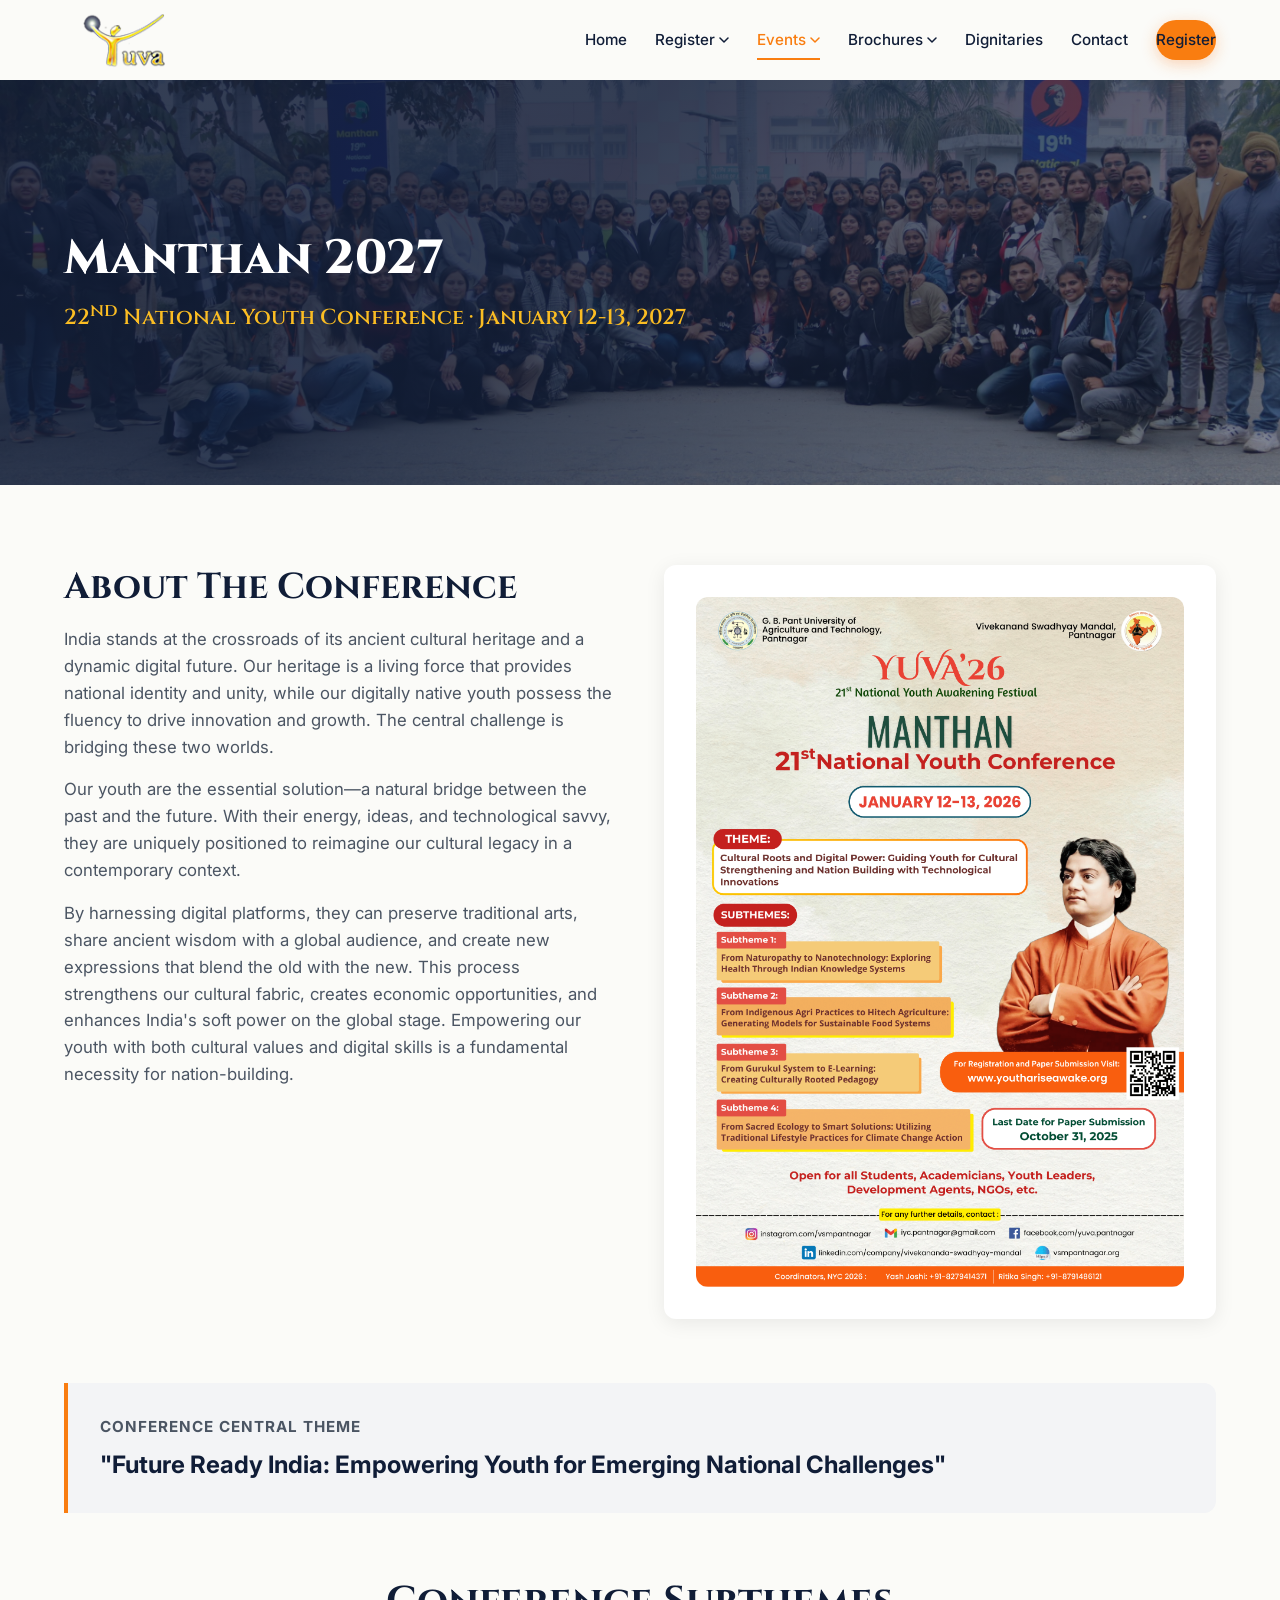
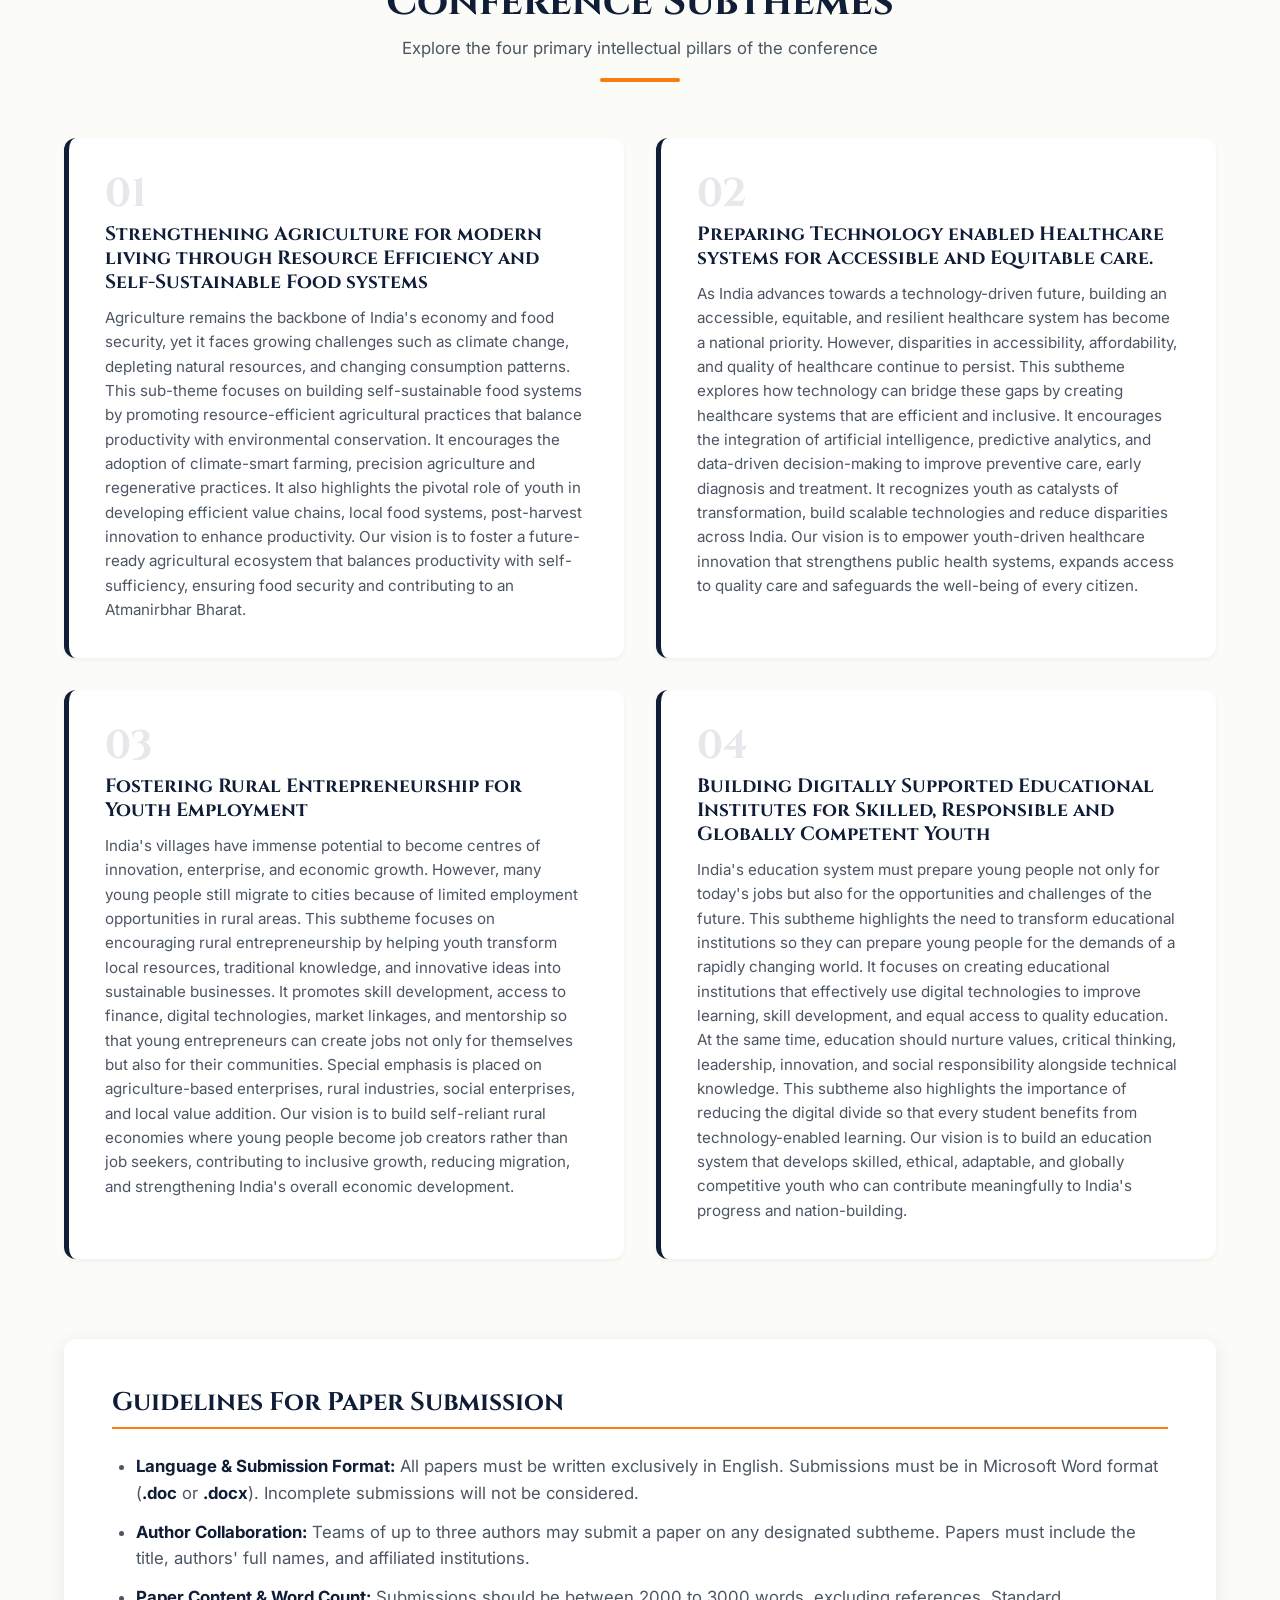
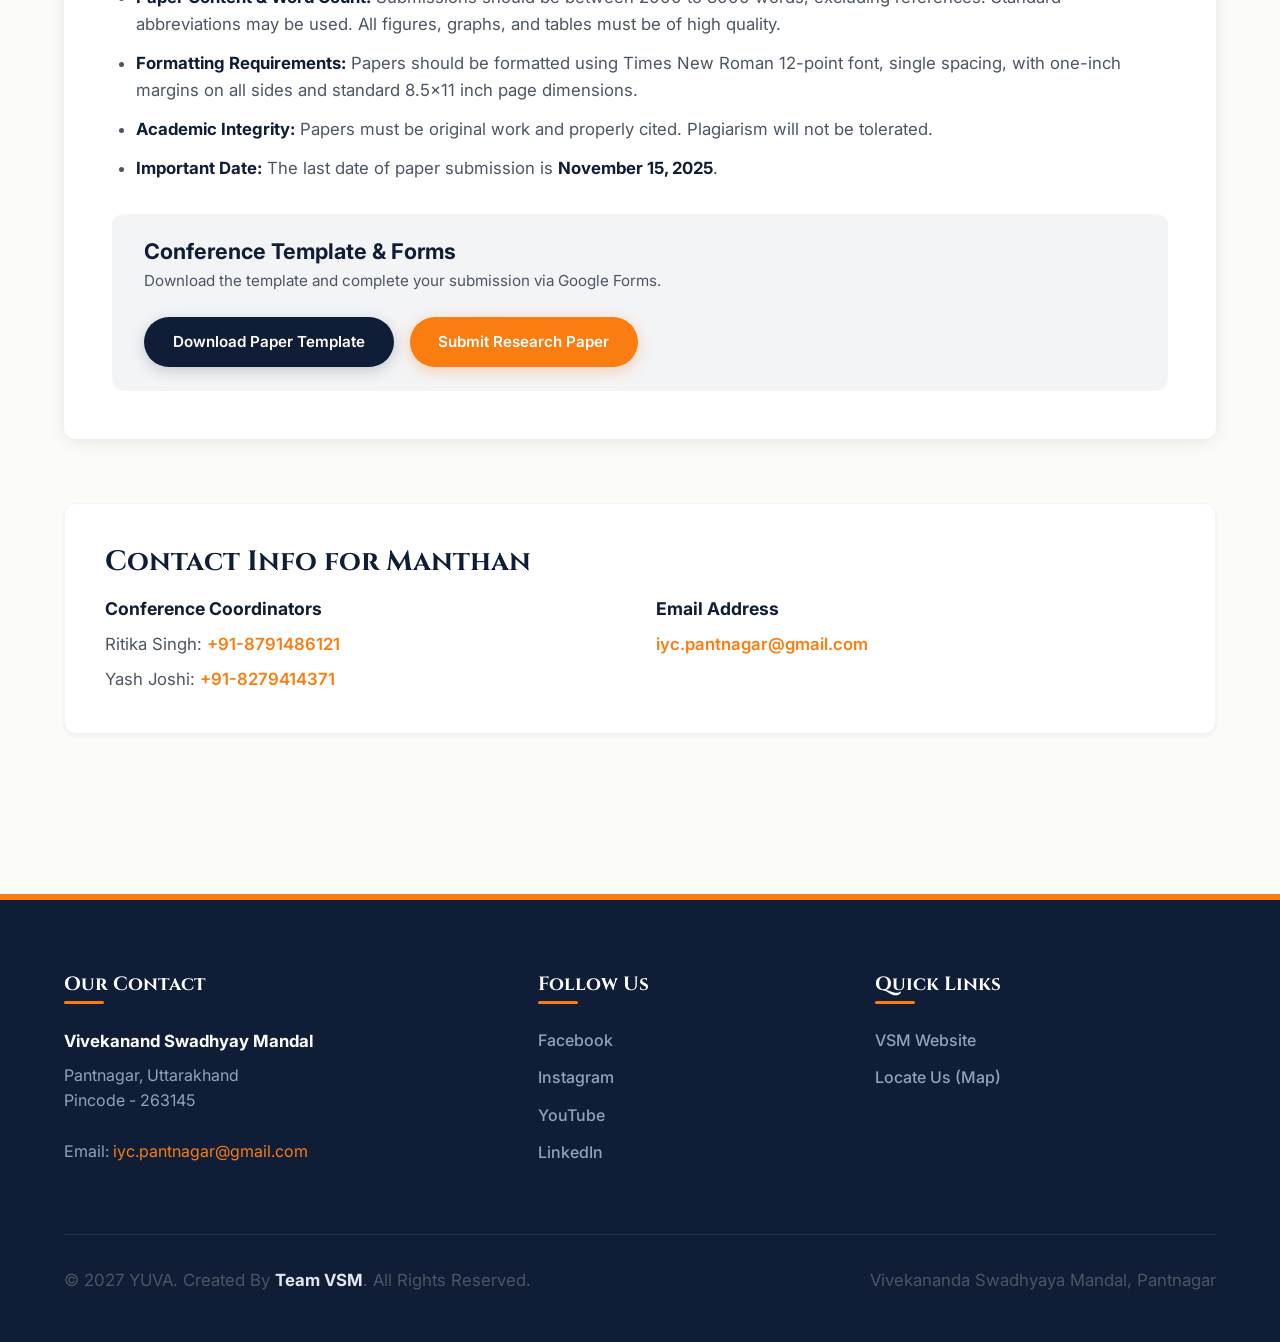
==== conference.html @ 6a7cddd7 "fix extension" ====
<!DOCTYPE html>
<html lang="en">

<head>
  <meta charset="utf-8">
  <title>Manthan 2027 | National Youth Conference</title>
  <meta name="viewport" content="width=device-width, initial-scale=1.0" />
  <meta name="description"
    content="Manthan: 22nd National Youth Conference under YUVA 2027. Theme: Future Ready India: Empowering Youth for Emerging National Challenges." />
  <link rel="icon" type="image/png" href="img/icon.png">
  <link rel="apple-touch-icon" type="image/png" href="img/icon.png" />

  <!-- Custom Modern Stylesheet -->
  <link href="css/style.css" rel="stylesheet" />
</head>

<body>
  <!-- Header / Navigation -->
  <header>
    <div class="container">
      <a class="logo" href="index.html">
        <img src="img/logo.png" alt="YUVA Logo" />
      </a>

      <!-- Hamburger Menu for Mobile -->
      <button class="hamburger" aria-label="Toggle Navigation">
        <span></span>
        <span></span>
        <span></span>
      </button>

      <!-- Nav Menu -->
      <ul class="nav-menu">
        <li class="nav-item"><a class="nav-link" href="index.html">Home</a></li>
        <li class="nav-item dropdown">
          <a class="nav-link" href="#">Register <svg width="10" height="6" viewBox="0 0 10 6" fill="none">
              <path d="M1 1L5 5L9 1" stroke="currentColor" stroke-width="1.5" stroke-linecap="round"
                stroke-linejoin="round" />
            </svg></a>
          <ul class="nav-dropdown">
            <li class="nav-dropdown-item"><a href="https://forms.gle/6LHhZYqBAThUkKtR8" target="_blank">National Youth
                Conference</a></li>
            <li class="nav-dropdown-item"><a href="https://forms.gle/Mssme3FTWRvvaySRA" target="_blank">Paper
                Submission</a></li>
            <li class="nav-dropdown-item"><a href="https://forms.gle/W7Wg38LLtb8TymiC7" target="_blank">National
                Debate</a></li>
          </ul>
        </li>
        <li class="nav-item dropdown active">
          <a class="nav-link" href="#">Events <svg width="10" height="6" viewBox="0 0 10 6" fill="none">
              <path d="M1 1L5 5L9 1" stroke="currentColor" stroke-width="1.5" stroke-linecap="round"
                stroke-linejoin="round" />
            </svg></a>
          <ul class="nav-dropdown">
            <li class="nav-dropdown-item"><a href="conference.html">National Youth Conference</a></li>
            <li class="nav-dropdown-item"><a href="debate.html">National Debate</a></li>
          </ul>
        </li>
        <li class="nav-item dropdown">
          <a class="nav-link" href="#">Brochures <svg width="10" height="6" viewBox="0 0 10 6" fill="none">
              <path d="M1 1L5 5L9 1" stroke="currentColor" stroke-width="1.5" stroke-linecap="round"
                stroke-linejoin="round" />
            </svg></a>
          <ul class="nav-dropdown">
            <li class="nav-dropdown-item">
              <a href="docs/YUVA26_Manthan_Brochure.pdf" target="_blank">
                National Youth Conference
              </a>
            </li>
            <li class="nav-dropdown-item">
              <a href="docs/YUVA26_Udbhav_Brochure.pdf" target="_blank">
                National Debate</a>
            </li>
          </ul>
        </li>
        <li class="nav-item"><a class="nav-link" href="dignitaries.html">Dignitaries</a></li>
        <li class="nav-item"><a class="nav-link" href="contact.html">Contact</a></li>
        <li class="nav-item"><a class="nav-link btn btn-primary btn-sm" href="https://forms.gle/6LHhZYqBAThUkKtR8"
            target="_blank">Register</a></li>
      </ul>
    </div>
  </header>

  <!-- Inner Page Hero -->
  <section class="page-hero">
    <div class="container">
      <h1>Manthan 2027</h1>
      <div class="page-hero-subtitle">22<sup>nd</sup> National Youth Conference · January 12-13, 2027</div>
    </div>
  </section>

  <!-- Content Section -->
  <section class="section-padding">
    <div class="container">
      <div class="grid-2" style="align-items: flex-start; margin-bottom: 4rem;">
        <div>
          <h2 style="text-align: left; margin-bottom: 1rem;">About The Conference</h2>
          <p>India stands at the crossroads of its ancient cultural heritage and a dynamic digital future. Our heritage
            is a living force that provides national identity and unity, while our digitally native youth possess the
            fluency to drive innovation and growth. The central challenge is bridging these two worlds.</p>
          <p>Our youth are the essential solution—a natural bridge between the past and the future. With their energy,
            ideas, and technological savvy, they are uniquely positioned to reimagine our cultural legacy in a
            contemporary context.</p>
          <p>By harnessing digital platforms, they can preserve traditional arts, share ancient wisdom with a global
            audience, and create new expressions that blend the old with the new. This process strengthens our cultural
            fabric, creates economic opportunities, and enhances India's soft power on the global stage. Empowering our
            youth with both cultural values and digital skills is a fundamental necessity for nation-building.</p>
        </div>
        <div
          style="background-color: var(--white); padding: 2rem; border-radius: var(--border-radius); box-shadow: var(--shadow-md);">
          <img src="img/yuva2024/MANTHAN'26.png" alt="Manthan poster artwork"
            style="width: 100%; border-radius: var(--border-radius); display: block;" />
        </div>
      </div>

      <div class="theme-box" style="margin-bottom: 4rem; padding: 2rem;">
        <span style="font-size: 0.95rem; letter-spacing: 1px;">Conference Central Theme</span>
        <h3
          style="font-family: 'Inter', sans-serif; font-weight: 700; line-height: 1.4; color: var(--navy); font-size: 1.5rem; margin-top: 0.5rem;">
          "Future Ready India: Empowering Youth for Emerging National Challenges"
        </h3>
      </div>

      <!-- Subthemes -->
      <div class="section-title">
        <h2>Conference Subthemes</h2>
        <p>Explore the four primary intellectual pillars of the conference</p>
      </div>

      <div class="subthemes-grid" style="margin-bottom: 5rem;">
        <div class="subtheme-card">
          <span class="subtheme-num">01</span>
          <h4>Strengthening Agriculture for modern living through Resource Efficiency and Self-Sustainable Food systems
          </h4>
          <p>Agriculture remains the backbone of India's economy and food security, yet it faces growing challenges such
            as climate change, depleting natural resources, and changing consumption patterns. This sub-theme focuses on
            building self-sustainable food systems by promoting resource-efficient agricultural practices that balance
            productivity with environmental conservation. It encourages the adoption of climate-smart farming, precision
            agriculture and regenerative practices. It also highlights the pivotal role of youth in developing efficient
            value chains, local food systems, post-harvest innovation to enhance productivity. Our vision is to foster a
            future-ready agricultural ecosystem that balances productivity with self-sufficiency, ensuring food security
            and contributing to an Atmanirbhar Bharat.</p>
        </div>
        <div class="subtheme-card">
          <span class="subtheme-num">02</span>
          <h4>Preparing Technology enabled Healthcare systems for Accessible and Equitable care.</h4>
          <p>As India advances towards a technology-driven future, building an accessible, equitable, and resilient
            healthcare system has become a national priority. However, disparities in accessibility, affordability, and
            quality of healthcare continue to persist. This subtheme explores how technology can bridge these gaps by
            creating healthcare systems that are efficient and inclusive. It encourages the integration of artificial
            intelligence, predictive analytics, and data-driven decision-making to improve preventive care, early
            diagnosis and treatment. It recognizes youth as catalysts of transformation, build scalable technologies and
            reduce disparities across India. Our vision is to empower youth-driven healthcare innovation that
            strengthens public health systems, expands access to quality care and safeguards the well-being of every
            citizen.</p>
        </div>
        <div class="subtheme-card">
          <span class="subtheme-num">03</span>
          <h4>Fostering Rural Entrepreneurship for Youth Employment</h4>
          <p>India's villages have immense potential to become centres of innovation, enterprise, and economic growth.
            However, many young people still migrate to cities because of limited employment opportunities in rural
            areas. This subtheme focuses on encouraging rural entrepreneurship by helping youth transform local
            resources, traditional knowledge, and innovative ideas into sustainable businesses. It promotes skill
            development, access to finance, digital technologies, market linkages, and mentorship so that young
            entrepreneurs can create jobs not only for themselves but also for their communities. Special emphasis is
            placed on agriculture-based enterprises, rural industries, social enterprises, and local value addition. Our
            vision is to build self-reliant rural economies where young people become job creators rather than job
            seekers, contributing to inclusive growth, reducing migration, and strengthening India's overall economic
            development.</p>
        </div>
        <div class="subtheme-card">
          <span class="subtheme-num">04</span>
          <h4>Building Digitally Supported Educational Institutes for Skilled, Responsible and Globally Competent Youth
          </h4>
          <p>India's education system must prepare young people not only for today's jobs but also for the opportunities
            and challenges of the future. This subtheme highlights the need to transform educational institutions so
            they can prepare young people for the demands of a rapidly changing world. It focuses on creating
            educational institutions that effectively use digital technologies to improve learning, skill development,
            and equal access to quality education. At the same time, education should nurture values, critical thinking,
            leadership, innovation, and social responsibility alongside technical knowledge. This subtheme also
            highlights the importance of reducing the digital divide so that every student benefits from
            technology-enabled learning. Our vision is to build an education system that develops skilled, ethical,
            adaptable, and globally competitive youth who can contribute meaningfully to India's progress and
            nation-building.</p>
        </div>
      </div>

      <!-- Guidelines -->
      <div class="guidelines-box">
        <h3>Guidelines For Paper Submission</h3>
        <ul class="guidelines-list">
          <li><strong>Language & Submission Format:</strong> All papers must be written exclusively in English.
            Submissions must be in Microsoft Word format (<strong>.doc</strong> or <strong>.docx</strong>). Incomplete
            submissions will not be considered.</li>
          <li><strong>Author Collaboration:</strong> Teams of up to three authors may submit a paper on any designated
            subtheme. Papers must include the title, authors' full names, and affiliated institutions.</li>
          <li><strong>Paper Content & Word Count:</strong> Submissions should be between 2000 to 3000 words, excluding
            references. Standard abbreviations may be used. All figures, graphs, and tables must be of high quality.
          </li>
          <li><strong>Formatting Requirements:</strong> Papers should be formatted using Times New Roman 12-point font,
            single spacing, with one-inch margins on all sides and standard 8.5x11 inch page dimensions.</li>
          <li><strong>Academic Integrity:</strong> Papers must be original work and properly cited. Plagiarism will not
            be tolerated.</li>
          <li><strong>Important Date:</strong> The last date of paper submission is <strong>November 15, 2025</strong>.
          </li>
        </ul>

        <div
          style="display: flex; flex-wrap: wrap; gap: 1.5rem; align-items: center; justify-content: space-between; background-color: var(--gray-light); padding: 1.5rem 2rem; border-radius: var(--border-radius);">
          <div>
            <h4 style="margin: 0 0 0.25rem; font-family: 'Inter', sans-serif; font-weight: 700; color: var(--navy);">
              Conference Template & Forms</h4>
            <p style="margin: 0; font-size: 0.95rem;">Download the template and complete your submission via Google
              Forms.</p>
          </div>
          <div style="display: flex; gap: 1rem; flex-wrap: wrap;">
            <a href="docs/Full_Paper_Template_NYC2027.docx" class="btn btn-secondary" download>Download Paper
              Template</a>
            <a href="https://forms.gle/Mssme3FTWRvvaySRA" target="_blank" class="btn btn-primary">Submit Research
              Paper</a>
          </div>
        </div>
      </div>

      <!-- Contact Details -->
      <div
        style="margin-top: 4rem; background-color: var(--white); border-radius: var(--border-radius); padding: 2.5rem; box-shadow: var(--shadow-sm); border: 1px solid var(--gray-light);">
        <h3 style="margin-bottom: 1rem;">Contact Info for Manthan</h3>
        <div style="display: grid; grid-template-columns: repeat(auto-fit, minmax(250px, 1fr)); gap: 2rem;">
          <div>
            <strong style="display: block; font-size: 1.1rem; margin-bottom: 0.5rem; color: var(--navy);">Conference
              Coordinators</strong>
            <p style="margin-bottom: 0.5rem;">Ritika Singh: <a href="tel:8791486121"
                style="font-weight: 600;">+91-8791486121</a></p>
            <p style="margin: 0;">Yash Joshi: <a href="tel:8279414371" style="font-weight: 600;">+91-8279414371</a></p>
          </div>
          <div>
            <strong style="display: block; font-size: 1.1rem; margin-bottom: 0.5rem; color: var(--navy);">Email
              Address</strong>
            <p style="margin: 0;"><a href="mailto:iyc.pantnagar@gmail.com"
                style="font-weight: 600; color: var(--saffron);">iyc.pantnagar@gmail.com</a></p>
          </div>
        </div>
      </div>

    </div>
  </section>

  <!-- Footer -->
  <footer>
    <div class="container">
      <div class="footer-grid">
        <!-- Contact Col -->
        <div class="footer-col">
          <h5>Our Contact</h5>
          <address>
            <p style="color: var(--white); font-weight: 700; margin-bottom: 0.5rem;">Vivekanand Swadhyay Mandal</p>
            Pantnagar, Uttarakhand<br>
            Pincode - 263145<br><br>
            Email: <a href="mailto:iyc.pantnagar@gmail.com" style="color: var(--saffron);">iyc.pantnagar@gmail.com</a>
          </address>
        </div>
        <!-- Social Col -->
        <div class="footer-col">
          <h5>Follow Us</h5>
          <ul class="footer-links">
            <li><a href="https://www.facebook.com/yuva.pantnagar" target="_blank">Facebook</a></li>
            <li><a href="https://www.instagram.com/vsmpantnagar/" target="_blank">Instagram</a></li>
            <li><a href="https://www.youtube.com/user/vsmpantnagarchannel" target="_blank">YouTube</a></li>
            <li><a href="https://www.linkedin.com/company/vivekananda-swadhyay-mandal" target="_blank">LinkedIn</a></li>
          </ul>
        </div>
        <!-- Quick Links -->
        <div class="footer-col">
          <h5>Quick Links</h5>
          <ul class="footer-links">
            <li><a href="https://www.vsmpantnagar.org" target="_blank">VSM Website</a></li>
            <li><a
                href="https://www.google.com/maps/place/G.B.+Pant+University+Of+Agriculture+And+Technology/@29.0228673,79.4857472,17z/data=!3m1!4b1!4m5!3m4!1s0x39091c4086dd02cb:0x39248f0543ed8f5a!8m2!3d29.0228626!4d79.4879412?hl=en-US"
                target="_blank">Locate Us (Map)</a></li>
          </ul>
        </div>
      </div>

      <div class="footer-bottom">
        <p>&copy; 2027 YUVA. Created By <strong>Team VSM</strong>. All Rights Reserved.</p>
        <p>Vivekananda Swadhyaya Mandal, Pantnagar</p>
      </div>
    </div>
  </footer>

  <!-- Scroll to Top Button -->
  <a href="#" class="scrollup" aria-label="Scroll to top">
    <svg viewBox="0 0 24 24">
      <path d="M4 12l1.41 1.41L11 7.83V20h2V7.83l5.58 5.59L20 12l-8-8-8 8z" />
    </svg>
  </a>

  <!-- Shared Javascript -->
  <script src="js/main.js"></script>
</body>

</html>
---- css/style.css ----
/* ==========================================================================
   YUVA 2026 Website Stylesheet
   Created By: Antigravity Code Assistant & VSM Team
   ========================================================================== */

/* Google Fonts Import */
@import url('https://fonts.googleapis.com/css2?family=Cinzel:wght@400;600;700;900&family=Inter:wght@300;400;500;600;700;800&display=swap');

/* Color Variables & Styling Tokens */
:root {
  /* Color Palette */
  --saffron-hsl: 28, 95%, 52%;
  --saffron: hsl(var(--saffron-hsl));
  --saffron-hover: hsl(28, 95%, 45%);
  --saffron-light: hsla(var(--saffron-hsl), 0.1);
  
  --navy-hsl: 220, 55%, 14%;
  --navy: hsl(var(--navy-hsl));
  --navy-hover: hsl(220, 55%, 10%);
  --navy-light: hsla(var(--navy-hsl), 0.05);
  
  --gold-hsl: 43, 96%, 56%;
  --gold: hsl(var(--gold-hsl));
  --gold-hover: hsl(43, 96%, 48%);
  
  --cream: #fbfbf8;
  --white: #ffffff;
  --gray-light: #f3f4f6;
  --gray-medium: #d1d5db;
  --gray-dark: #4b5563;
  --text-dark: #1e293b;
  --text-light: #f8fafc;
  
  /* Layout & Design System variables */
  --container-width: 1200px;
  --header-height: 80px;
  --border-radius: 12px;
  --shadow-sm: 0 2px 4px rgba(0,0,0,0.05);
  --shadow-md: 0 4px 20px rgba(0,0,0,0.08);
  --shadow-lg: 0 10px 30px rgba(0,0,0,0.12);
  --transition-fast: 0.2s ease;
  --transition-normal: 0.3s ease;
  --transition-slow: 0.5s cubic-bezier(0.4, 0, 0.2, 1);
  --glass: rgba(255, 255, 255, 0.06);
  --glass-border: rgba(255, 255, 255, 0.12);
  --glass-navy: rgba(16, 28, 54, 0.85);
}

/* CSS Reset */
*, *::before, *::after {
  box-sizing: border-box;
  margin: 0;
  padding: 0;
}

html {
  font-size: 16px;
  scroll-behavior: smooth;
}

body {
  font-family: 'Inter', sans-serif;
  background-color: var(--cream);
  color: var(--text-dark);
  line-height: 1.6;
  overflow-x: hidden;
  -webkit-font-smoothing: antialiased;
}

/* Typography */
h1, h2, h3, h4, h5, h6 {
  font-family: 'Cinzel', serif;
  font-weight: 700;
  line-height: 1.25;
  color: var(--navy);
}

h1 { font-size: 2.75rem; }
h2 { font-size: 2.25rem; }
h3 { font-size: 1.75rem; }
h4 { font-size: 1.35rem; }

p {
  margin-bottom: 1rem;
  font-weight: 400;
  color: var(--gray-dark);
  font-size: 1.05rem;
}

strong {
  font-weight: 700;
  color: var(--navy);
}

a {
  color: var(--saffron);
  text-decoration: none;
  transition: color var(--transition-fast);
}

a:hover {
  color: var(--saffron-hover);
}

/* Grid & Layout Utilities */
.container {
  width: 100%;
  max-width: var(--container-width);
  margin: 0 auto;
  padding: 0 1.5rem;
}

.section-padding {
  padding: 5rem 0;
}

.section-title {
  text-align: center;
  margin-bottom: 3.5rem;
  position: relative;
}

.section-title h2 {
  font-size: 2.5rem;
  color: var(--navy);
  margin-bottom: 0.5rem;
}

.section-title::after {
  content: '';
  display: block;
  width: 80px;
  height: 4px;
  background: var(--saffron);
  margin: 1rem auto 0;
  border-radius: 2px;
}

.grid-2 {
  display: grid;
  grid-template-columns: repeat(2, 1fr);
  gap: 3rem;
  align-items: center;
}

.grid-3 {
  display: grid;
  grid-template-columns: repeat(3, 1fr);
  gap: 2rem;
}

.grid-4 {
  display: grid;
  grid-template-columns: repeat(4, 1fr);
  gap: 1.5rem;
}

/* Buttons */
.btn {
  display: inline-flex;
  align-items: center;
  justify-content: center;
  padding: 0.8rem 1.8rem;
  font-family: 'Inter', sans-serif;
  font-weight: 600;
  font-size: 0.95rem;
  border-radius: 30px;
  border: none;
  cursor: pointer;
  transition: all var(--transition-normal);
  gap: 0.5rem;
}

.btn-primary {
  background-color: var(--saffron);
  color: var(--white);
  box-shadow: 0 4px 15px rgba(249, 115, 22, 0.3);
}

.btn-primary:hover {
  background-color: var(--saffron-hover);
  color: var(--white);
  transform: translateY(-2px);
  box-shadow: 0 6px 20px rgba(249, 115, 22, 0.4);
}

.btn-secondary {
  background-color: var(--navy);
  color: var(--white);
  box-shadow: 0 4px 15px rgba(16, 28, 54, 0.2);
}

.btn-secondary:hover {
  background-color: var(--navy-hover);
  color: var(--white);
  transform: translateY(-2px);
  box-shadow: 0 6px 20px rgba(16, 28, 54, 0.3);
}

.btn-outline {
  background-color: transparent;
  border: 2px solid var(--saffron);
  color: var(--saffron);
}

.btn-outline:hover {
  background-color: var(--saffron);
  color: var(--white);
  transform: translateY(-2px);
}

.btn-sm {
  padding: 0.5rem 1.2rem;
  font-size: 0.85rem;
}

/* Sticky Header */
header {
  position: sticky;
  top: 0;
  left: 0;
  width: 100%;
  height: var(--header-height);
  background-color: rgba(251, 251, 248, 0.95);
  backdrop-filter: blur(10px);
  z-index: 1000;
  box-shadow: none;
  transition: background-color var(--transition-fast), box-shadow var(--transition-fast);
}

header.scrolled {
  background-color: var(--white);
  box-shadow: var(--shadow-md);
}

header .container {
  display: flex;
  align-items: center;
  justify-content: space-between;
  height: 100%;
}

.logo img {
  height: 55px;
  display: block;
}

/* Navigation Links */
.nav-menu {
  display: flex;
  align-items: center;
  list-style: none;
  gap: 1.75rem;
}

.nav-item {
  position: relative;
}

.nav-link {
  font-family: 'Inter', sans-serif;
  font-weight: 500;
  font-size: 0.95rem;
  color: var(--navy);
  padding: 0.5rem 0;
  transition: color var(--transition-fast);
  display: flex;
  align-items: center;
  gap: 0.25rem;
}

.nav-link:hover, .nav-item.active .nav-link {
  color: var(--saffron);
}

/* Nav Link Underline Effect */
.nav-link::after {
  content: '';
  position: absolute;
  bottom: 0;
  left: 0;
  width: 0;
  height: 2px;
  background-color: var(--saffron);
  transition: width var(--transition-fast);
}

.nav-link:hover::after, .nav-item.active .nav-link::after {
  width: 100%;
}

.nav-link.btn::after {
  display: none;
}

/* Dropdown styling */
.nav-dropdown {
  position: absolute;
  top: 100%;
  left: 50%;
  transform: translateX(-50%) translateY(10px);
  background-color: var(--white);
  border-radius: var(--border-radius);
  box-shadow: var(--shadow-lg);
  padding: 0.75rem 0;
  list-style: none;
  min-width: 220px;
  opacity: 0;
  visibility: hidden;
  transition: opacity var(--transition-fast), transform var(--transition-fast), visibility var(--transition-fast);
}

.nav-item:hover .nav-dropdown {
  opacity: 1;
  visibility: visible;
  transform: translateX(-50%) translateY(0);
}

.nav-dropdown-item a {
  display: block;
  padding: 0.6rem 1.5rem;
  color: var(--text-dark);
  font-weight: 500;
  font-size: 0.9rem;
  transition: background var(--transition-fast), color var(--transition-fast);
}

.nav-dropdown-item a:hover {
  background-color: var(--gray-light);
  color: var(--saffron);
}

/* Hamburger menu button */
.hamburger {
  display: none;
  background: transparent;
  border: none;
  cursor: pointer;
  z-index: 1010;
}

.hamburger span {
  display: block;
  width: 25px;
  height: 3px;
  background-color: var(--navy);
  margin: 5px 0;
  transition: var(--transition-normal);
  border-radius: 2px;
}

/* Mobile Hamburger Active Styles */
.hamburger.active span:nth-child(1) {
  transform: rotate(45deg) translate(5deg, 6deg);
}

.hamburger.active span:nth-child(2) {
  opacity: 0;
}

.hamburger.active span:nth-child(3) {
  transform: rotate(-45deg) translate(6deg, -7deg);
}

/* Cinematic Hero Section */
.hero {
  position: relative;
  height: 90vh;
  min-height: 600px;
  background: linear-gradient(135deg, var(--glass-navy) 40%, rgba(10, 18, 38, 0.4)), url('../img/YUVA_25.JPG') center center / cover no-repeat;
  display: flex;
  align-items: center;
  color: var(--text-light);
}

.hero::after {
  content: '';
  position: absolute;
  bottom: 0;
  left: 0;
  width: 100%;
  height: 120px;
  background: linear-gradient(to top, var(--cream), transparent);
  pointer-events: none;
}

.hero-content {
  max-width: 700px;
  z-index: 2;
  position: relative;
}

.hero-tag {
  display: inline-block;
  background-color: var(--saffron);
  color: var(--white);
  padding: 0.4rem 1rem;
  font-weight: 700;
  font-size: 0.85rem;
  border-radius: 30px;
  text-transform: uppercase;
  letter-spacing: 2px;
  margin-bottom: 1.5rem;
  animation: fadeInUp 0.8s var(--transition-slow);
}

.hero-content h1 {
  color: var(--white);
  font-size: 4rem;
  font-weight: 900;
  margin-bottom: 1rem;
  animation: fadeInUp 1s var(--transition-slow) 0.1s both;
}

.hero-content h1 span {
  color: var(--saffron);
}

.hero-subtitle {
  font-size: 1.6rem;
  font-family: 'Cinzel', serif;
  font-weight: 600;
  color: var(--gold);
  margin-bottom: 1.5rem;
  animation: fadeInUp 1s var(--transition-slow) 0.2s both;
}

.hero-content p {
  color: #e2e8f0;
  font-size: 1.15rem;
  margin-bottom: 2.5rem;
  animation: fadeInUp 1s var(--transition-slow) 0.3s both;
}

.hero-ctas {
  display: flex;
  gap: 1.25rem;
  animation: fadeInUp 1s var(--transition-slow) 0.4s both;
}

/* Quotes Strip */
.quote-strip {
  background-color: var(--navy);
  padding: 4rem 0;
  text-align: center;
  position: relative;
  overflow: hidden;
}

.quote-strip::before {
  content: '“';
  position: absolute;
  top: -10px;
  left: 50%;
  transform: translateX(-50%);
  font-family: 'Cinzel', serif;
  font-size: 12rem;
  color: rgba(249, 115, 22, 0.08);
  line-height: 1;
}

.quote-slider {
  max-width: 900px;
  margin: 0 auto;
  position: relative;
}

.quote-slide {
  display: none;
  animation: fadeIn 0.6s ease-in-out;
}

.quote-slide.active {
  display: block;
}

.quote-text {
  font-family: 'Cinzel', serif;
  font-size: 1.65rem;
  color: var(--white);
  line-height: 1.45;
  margin-bottom: 1.5rem;
  font-weight: 600;
}

.quote-author {
  font-size: 1.1rem;
  color: var(--saffron);
  font-weight: 700;
  letter-spacing: 2px;
  text-transform: uppercase;
}

/* Carousel dots for quote strip */
.quote-dots {
  display: flex;
  justify-content: center;
  gap: 0.5rem;
  margin-top: 1.5rem;
}

.quote-dot {
  width: 8px;
  height: 8px;
  border-radius: 50%;
  background-color: rgba(255, 255, 255, 0.3);
  border: none;
  cursor: pointer;
  transition: all var(--transition-fast);
}

.quote-dot.active {
  background-color: var(--saffron);
  width: 24px;
  border-radius: 4px;
}

/* About VSM Section */
.about-box {
  background: var(--white);
  border-radius: var(--border-radius);
  padding: 3rem;
  box-shadow: var(--shadow-md);
}

.about-img {
  border-radius: var(--border-radius);
  overflow: hidden;
  box-shadow: var(--shadow-lg);
  border: 6px solid var(--white);
  height: 380px;
}

.about-img img {
  width: 100%;
  height: 100%;
  object-fit: cover;
  transition: transform var(--transition-slow);
}

.about-img:hover img {
  transform: scale(1.05);
}

/* Stats Counter Section */
.stats-section {
  background-color: var(--saffron);
  padding: 4rem 0;
  color: var(--white);
}

.stats-grid {
  display: flex;
  justify-content: space-around;
  text-align: center;
  align-items: center;
}

.stat-item h3 {
  font-size: 3.5rem;
  font-weight: 800;
  color: var(--white);
  margin-bottom: 0.25rem;
}

.stat-item p {
  color: rgba(255, 255, 255, 0.9);
  font-size: 1.1rem;
  font-weight: 600;
  text-transform: uppercase;
  letter-spacing: 1px;
  margin: 0;
}

/* Card Styling for major events */
.events-section {
  background-color: var(--gray-light);
}

.event-cards-container {
  display: grid;
  grid-template-columns: 1fr 1fr;
  gap: 3rem;
  margin-top: 2rem;
}

.event-card {
  background-color: var(--white);
  border-radius: var(--border-radius);
  overflow: hidden;
  box-shadow: var(--shadow-md);
  transition: all var(--transition-normal);
  display: flex;
  flex-direction: column;
}

.event-card:hover {
  transform: translateY(-8px);
  box-shadow: var(--shadow-lg);
}

.event-card-header {
  padding: 2.25rem;
  color: var(--white);
  position: relative;
}

.event-card-header.manthan {
  background: linear-gradient(135deg, var(--navy) 0%, #1e3a8a 100%);
}

.event-card-header.udbhav {
  background: linear-gradient(135deg, var(--saffron) 0%, #e04f00 100%);
}

.event-card-tag {
  display: inline-block;
  font-size: 0.8rem;
  font-weight: 700;
  background-color: rgba(255, 255, 255, 0.2);
  padding: 0.3rem 0.8rem;
  border-radius: 20px;
  text-transform: uppercase;
  letter-spacing: 1px;
  margin-bottom: 0.75rem;
}

.event-card-header h3 {
  color: var(--white);
  font-size: 1.85rem;
  margin-bottom: 0.5rem;
}

.event-date-badge {
  font-size: 1rem;
  color: var(--gold);
  font-weight: 600;
  display: flex;
  align-items: center;
  gap: 0.5rem;
}

.event-card-body {
  padding: 2.25rem;
  display: flex;
  flex-direction: column;
  flex-grow: 1;
}

.event-card-body p {
  font-size: 1.02rem;
  color: var(--gray-dark);
  margin-bottom: 1.5rem;
  flex-grow: 1;
}

.theme-box {
  background-color: var(--gray-light);
  border-left: 4px solid var(--saffron);
  padding: 1rem 1.25rem;
  border-radius: 0 var(--border-radius) var(--border-radius) 0;
  margin-bottom: 1.75rem;
}

.theme-box.navy-border {
  border-left-color: var(--navy);
}

.theme-box span {
  display: block;
  font-size: 0.85rem;
  font-weight: 700;
  text-transform: uppercase;
  color: var(--gray-dark);
  margin-bottom: 0.25rem;
}

.theme-box h4 {
  font-size: 1.05rem;
  font-family: 'Inter', sans-serif;
  font-weight: 600;
  line-height: 1.4;
  color: var(--navy);
}

.event-card-footer {
  display: flex;
  gap: 1rem;
}

/* Other Events Grid */
.other-events-grid {
  display: grid;
  grid-template-columns: repeat(3, 1fr);
  gap: 2rem;
  margin-top: 2rem;
}

.other-event-card {
  background-color: var(--white);
  border-radius: var(--border-radius);
  padding: 2rem;
  box-shadow: var(--shadow-sm);
  border-top: 4px solid var(--navy);
  transition: all var(--transition-normal);
}

.other-event-card:nth-child(2) {
  border-top-color: var(--saffron);
}

.other-event-card:nth-child(3) {
  border-top-color: var(--gold);
}

.other-event-card:hover {
  transform: translateY(-5px);
  box-shadow: var(--shadow-md);
}

.other-event-card h3 {
  font-size: 1.35rem;
  margin-bottom: 1rem;
}

.other-event-card p {
  font-size: 0.95rem;
  color: var(--gray-dark);
  margin: 0;
}

/* Gallery & Latest News section */
.dashboard-grid {
  display: grid;
  grid-template-columns: 1.2fr 0.8fr;
  gap: 3rem;
}

.dashboard-card {
  background-color: var(--white);
  border-radius: var(--border-radius);
  padding: 2.25rem;
  box-shadow: var(--shadow-md);
}

.dashboard-card h3 {
  font-size: 1.6rem;
  margin-bottom: 1.5rem;
  border-bottom: 2px solid var(--gray-light);
  padding-bottom: 0.75rem;
}

/* News List */
.news-list {
  list-style: none;
}

.news-item {
  padding: 1.25rem 0;
  border-bottom: 1px solid var(--gray-light);
  transition: transform var(--transition-fast);
}

.news-item:last-child {
  border-bottom: none;
}

.news-item:hover {
  transform: translateX(5px);
}

.news-title {
  display: block;
  font-weight: 600;
  font-size: 1.05rem;
  color: var(--navy);
  margin-bottom: 0.5rem;
}

.news-meta {
  display: flex;
  align-items: center;
  gap: 1.5rem;
  font-size: 0.85rem;
  color: var(--gray-dark);
}

.news-date {
  font-weight: 500;
  color: var(--saffron);
}

.news-tag {
  background-color: var(--gray-light);
  padding: 0.2rem 0.6rem;
  border-radius: 4px;
  font-weight: 600;
}

/* Video Showcase */
.video-showcase {
  display: flex;
  flex-direction: column;
  gap: 1.5rem;
}

.video-wrapper {
  position: relative;
  padding-bottom: 56.25%; /* 16:9 Aspect Ratio */
  height: 0;
  overflow: hidden;
  border-radius: var(--border-radius);
  box-shadow: var(--shadow-sm);
  border: 1px solid var(--gray-light);
}

.video-wrapper iframe {
  position: absolute;
  top: 0;
  left: 0;
  width: 100%;
  height: 100%;
}

/* Dignitary Grid Cards */
.dignitaries-grid {
  display: grid;
  grid-template-columns: repeat(auto-fill, minmax(280px, 1fr));
  gap: 2rem;
  margin-top: 2rem;
}

.dignitary-card {
  background-color: var(--white);
  border-radius: var(--border-radius);
  overflow: hidden;
  box-shadow: var(--shadow-sm);
  border: 1px solid var(--gray-light);
  transition: all var(--transition-normal);
  display: flex;
  flex-direction: column;
  text-align: center;
}

.dignitary-card:hover {
  transform: translateY(-6px);
  box-shadow: var(--shadow-md);
  border-color: var(--saffron);
}

.dignitary-photo {
  height: 320px;
  overflow: hidden;
  background-color: var(--navy-light);
  position: relative;
}

.dignitary-photo img {
  width: 100%;
  height: 100%;
  object-fit: cover;
  transition: transform var(--transition-slow);
}

.dignitary-card:hover .dignitary-photo img {
  transform: scale(1.04);
}

.dignitary-info {
  padding: 1.5rem;
  flex-grow: 1;
  display: flex;
  flex-direction: column;
  justify-content: center;
}

.dignitary-info h4 {
  font-size: 1.2rem;
  color: var(--navy);
  margin-bottom: 0.5rem;
  font-family: 'Cinzel', serif;
}

.dignitary-role {
  font-size: 0.85rem;
  font-weight: 700;
  color: var(--saffron);
  text-transform: uppercase;
  letter-spacing: 1px;
  line-height: 1.4;
}

.dignitary-bio {
  font-size: 0.9rem;
  color: var(--gray-dark);
  margin-top: 0.75rem;
  line-height: 1.5;
  border-top: 1px solid var(--gray-light);
  padding-top: 0.75rem;
}

/* Past Dignitaries Accordion / Section styling */
.past-dignitaries-header {
  display: flex;
  justify-content: space-between;
  align-items: center;
  background-color: var(--navy);
  color: var(--white);
  padding: 1.5rem 2rem;
  border-radius: var(--border-radius);
  cursor: pointer;
  margin-top: 4rem;
  transition: background-color var(--transition-fast);
}

.past-dignitaries-header:hover {
  background-color: var(--navy-hover);
}

.past-dignitaries-header h3 {
  color: var(--white);
  margin: 0;
  font-size: 1.5rem;
}

.past-dignitaries-toggle-icon {
  font-size: 1.5rem;
  transition: transform var(--transition-normal);
}

.past-dignitaries-header.active .past-dignitaries-toggle-icon {
  transform: rotate(180deg);
}

.past-dignitaries-content {
  display: none;
  animation: slideDown 0.4s ease-out;
}

.past-dignitaries-content.active {
  display: block;
}

/* Guidelines Layout */
.guidelines-box {
  background-color: var(--white);
  border-radius: var(--border-radius);
  padding: 3rem;
  box-shadow: var(--shadow-md);
  margin-top: 2rem;
}

.guidelines-box h3 {
  font-size: 1.6rem;
  margin-bottom: 1.5rem;
  border-bottom: 2px solid var(--saffron);
  padding-bottom: 0.5rem;
}

.guidelines-list {
  padding-left: 1.5rem;
  margin-bottom: 2rem;
}

.guidelines-list li {
  margin-bottom: 0.75rem;
  font-size: 1.05rem;
  color: var(--gray-dark);
}

.guidelines-list li strong {
  color: var(--navy);
}

/* Sub-themes Grid */
.subthemes-grid {
  display: grid;
  grid-template-columns: repeat(2, 1fr);
  gap: 2rem;
  margin-top: 2.5rem;
}

.subtheme-card {
  background-color: var(--white);
  border-radius: var(--border-radius);
  padding: 2.25rem;
  box-shadow: var(--shadow-sm);
  border-left: 5px solid var(--navy);
  transition: all var(--transition-normal);
}

.subtheme-card:hover {
  transform: translateY(-4px);
  box-shadow: var(--shadow-md);
  border-left-color: var(--saffron);
}

.subtheme-num {
  font-size: 2.5rem;
  font-family: 'Cinzel', serif;
  font-weight: 700;
  color: rgba(16, 28, 54, 0.1);
  line-height: 1;
  margin-bottom: 0.5rem;
  display: block;
}

.subtheme-card h4 {
  font-size: 1.2rem;
  color: var(--navy);
  margin-bottom: 0.75rem;
}

.subtheme-card p {
  font-size: 0.95rem;
  color: var(--gray-dark);
  margin: 0;
  line-height: 1.6;
}

/* Inner Page Hero Styling */
.page-hero {
  position: relative;
  height: 45vh;
  min-height: 300px;
  background: linear-gradient(135deg, var(--glass-navy) 40%, rgba(10, 18, 38, 0.5)), url('../img/YUVA_24.JPG') center center / cover no-repeat;
  display: flex;
  align-items: center;
  color: var(--text-light);
}

.page-hero h1 {
  color: var(--white);
  font-size: 3rem;
  font-weight: 800;
  margin-bottom: 0.5rem;
}

.page-hero-subtitle {
  font-size: 1.35rem;
  color: var(--gold);
  font-family: 'Cinzel', serif;
  font-weight: 600;
}

/* Contact Grid */
.contact-layout {
  display: grid;
  grid-template-columns: 1fr 1.2fr;
  gap: 3rem;
}

.contact-info-grid {
  display: flex;
  flex-direction: column;
  gap: 1.5rem;
}

.contact-card {
  background-color: var(--white);
  border-radius: var(--border-radius);
  padding: 1.5rem 2rem;
  box-shadow: var(--shadow-sm);
  display: flex;
  align-items: flex-start;
  gap: 1.5rem;
  border-left: 4px solid var(--navy);
  transition: transform var(--transition-fast);
}

.contact-card:hover {
  transform: translateX(5px);
  border-left-color: var(--saffron);
}

.contact-card-icon {
  width: 48px;
  height: 48px;
  background-color: var(--navy-light);
  border-radius: 50%;
  display: flex;
  align-items: center;
  justify-content: center;
  flex-shrink: 0;
}

.contact-card-icon svg {
  width: 24px;
  height: 24px;
  fill: var(--navy);
}

.contact-card:hover .contact-card-icon {
  background-color: var(--saffron-light);
}

.contact-card:hover .contact-card-icon svg {
  fill: var(--saffron);
}

.contact-card-details h4 {
  font-size: 1.1rem;
  margin-bottom: 0.25rem;
}

.contact-card-details p, .contact-card-details a {
  margin: 0;
  font-size: 0.95rem;
  color: var(--gray-dark);
}

.contact-card-details a:hover {
  color: var(--saffron);
}

/* Map frame wrapper */
.map-wrapper {
  background-color: var(--white);
  border-radius: var(--border-radius);
  padding: 1rem;
  box-shadow: var(--shadow-md);
  height: 480px;
  overflow: hidden;
  border: 1px solid var(--gray-light);
}

.map-wrapper iframe {
  width: 100%;
  height: 100%;
  border-radius: calc(var(--border-radius) - 4px);
}

/* Social Media Follow strip */
.social-strip {
  background-color: var(--white);
  border-radius: var(--border-radius);
  padding: 3rem;
  box-shadow: var(--shadow-sm);
  text-align: center;
  margin-top: 4rem;
}

.social-strip h3 {
  font-size: 1.6rem;
  margin-bottom: 1.5rem;
}

.social-icons-row {
  display: flex;
  justify-content: center;
  gap: 1.5rem;
}

.social-icon-btn {
  width: 55px;
  height: 55px;
  border-radius: 50%;
  background-color: var(--gray-light);
  display: flex;
  align-items: center;
  justify-content: center;
  transition: all var(--transition-normal);
  box-shadow: var(--shadow-sm);
}

.social-icon-btn svg {
  width: 26px;
  height: 26px;
  fill: var(--navy);
  transition: all var(--transition-normal);
}

.social-icon-btn:hover {
  transform: translateY(-4px);
  background-color: var(--navy);
  box-shadow: var(--shadow-md);
}

.social-icon-btn.facebook:hover { background-color: #1877f2; }
.social-icon-btn.instagram:hover { background-color: #e1306c; }
.social-icon-btn.youtube:hover { background-color: #ff0000; }
.social-icon-btn.linkedin:hover { background-color: #0077b5; }

.social-icon-btn:hover svg {
  fill: var(--white);
}

/* Footer Section */
footer {
  background-color: var(--navy);
  color: var(--text-light);
  padding: 4.5rem 0 2rem;
  margin-top: 5rem;
  border-top: 6px solid var(--saffron);
}

.footer-grid {
  display: grid;
  grid-template-columns: 1.2fr 0.8fr 1fr;
  gap: 4rem;
  margin-bottom: 3.5rem;
}

.footer-col h5 {
  color: var(--white);
  font-size: 1.2rem;
  margin-bottom: 1.5rem;
  position: relative;
  padding-bottom: 0.5rem;
}

.footer-col h5::after {
  content: '';
  position: absolute;
  bottom: 0;
  left: 0;
  width: 40px;
  height: 3px;
  background-color: var(--saffron);
  border-radius: 2px;
}

.footer-col address {
  font-style: normal;
  color: #94a3b8;
  line-height: 1.6;
}

.footer-col address strong {
  color: var(--white);
}

.footer-links {
  list-style: none;
}

.footer-links li {
  margin-bottom: 0.75rem;
}

.footer-links a {
  color: #94a3b8;
  font-weight: 500;
  transition: color var(--transition-fast), padding-left var(--transition-fast);
}

.footer-links a:hover {
  color: var(--saffron);
  padding-left: 4px;
}

.footer-bottom {
  border-top: 1px solid rgba(255,255,255,0.08);
  padding-top: 2rem;
  display: flex;
  justify-content: space-between;
  align-items: center;
  font-size: 0.9rem;
  color: #64748b;
}

.footer-bottom strong {
  color: #e2e8f0;
}

/* Back to Top Button */
.scrollup {
  position: fixed;
  bottom: 30px;
  right: 30px;
  width: 45px;
  height: 45px;
  background-color: var(--saffron);
  color: var(--white);
  border-radius: 50%;
  display: flex;
  align-items: center;
  justify-content: center;
  box-shadow: var(--shadow-md);
  z-index: 999;
  opacity: 0;
  visibility: hidden;
  transition: all var(--transition-normal);
}

.scrollup svg {
  width: 20px;
  height: 20px;
  fill: var(--white);
}

.scrollup.show {
  opacity: 1;
  visibility: visible;
}

.scrollup:hover {
  background-color: var(--saffron-hover);
  transform: translateY(-4px);
}

/* Keyframes & Animations */
@keyframes fadeInUp {
  from {
    opacity: 0;
    transform: translateY(30px);
  }
  to {
    opacity: 1;
    transform: translateY(0);
  }
}

@keyframes fadeIn {
  from { opacity: 0; }
  to { opacity: 1; }
}

@keyframes slideDown {
  from { opacity: 0; transform: translateY(-10px); }
  to { opacity: 1; transform: translateY(0); }
}

/* Responsive Breakpoints */
@media (max-width: 1024px) {
  h1 { font-size: 2.25rem; }
  h2 { font-size: 1.85rem; }
  .grid-3 { grid-template-columns: repeat(2, 1fr); }
  .other-events-grid { grid-template-columns: 1fr; }
  .footer-grid { grid-template-columns: 1fr 1fr; gap: 3rem; }
  .footer-col:last-child { grid-column: span 2; }
}

@media (max-width: 768px) {
  header {
    height: 70px;
  }
  
  .hamburger {
    display: block;
  }
  
  .nav-menu {
    position: fixed;
    top: 70px;
    left: 0;
    width: 100%;
    height: calc(100vh - 70px);
    background-color: var(--white);
    flex-direction: column;
    padding: 3rem 1.5rem;
    gap: 2rem;
    box-shadow: var(--shadow-lg);
    transform: translateY(-100%);
    opacity: 0;
    visibility: hidden;
    transition: transform var(--transition-slow), opacity var(--transition-slow), visibility var(--transition-slow);
    overflow-y: auto;
  }
  
  .nav-menu.active {
    transform: translateY(0);
    opacity: 1;
    visibility: visible;
  }
  
  .nav-link {
    font-size: 1.25rem;
    font-weight: 600;
  }
  
  .nav-dropdown {
    position: static;
    transform: none;
    box-shadow: none;
    opacity: 1;
    visibility: visible;
    padding: 0.5rem 0 0;
    display: none;
    margin-left: 1.5rem;
    border-left: 2px solid var(--saffron-light);
  }
  
  .nav-item.dropdown-active .nav-dropdown {
    display: block;
  }
  
  .hero {
    height: auto;
    padding: 8rem 0 6rem;
  }
  
  .hero-content h1 {
    font-size: 2.75rem;
  }
  
  .hero-subtitle {
    font-size: 1.25rem;
  }
  
  .grid-2, .grid-3, .grid-4, .event-cards-container, .dashboard-grid, .contact-layout {
    grid-template-columns: 1fr;
    gap: 2.5rem;
  }
  
  .stats-grid {
    flex-direction: column;
    gap: 2.5rem;
  }
  
  .about-img {
    height: 300px;
  }
  
  .footer-grid {
    grid-template-columns: 1fr;
    gap: 2.5rem;
  }
  
  .footer-col:last-child {
    grid-column: span 1;
  }
  
  .footer-bottom {
    flex-direction: column;
    gap: 1rem;
    text-align: center;
  }
}
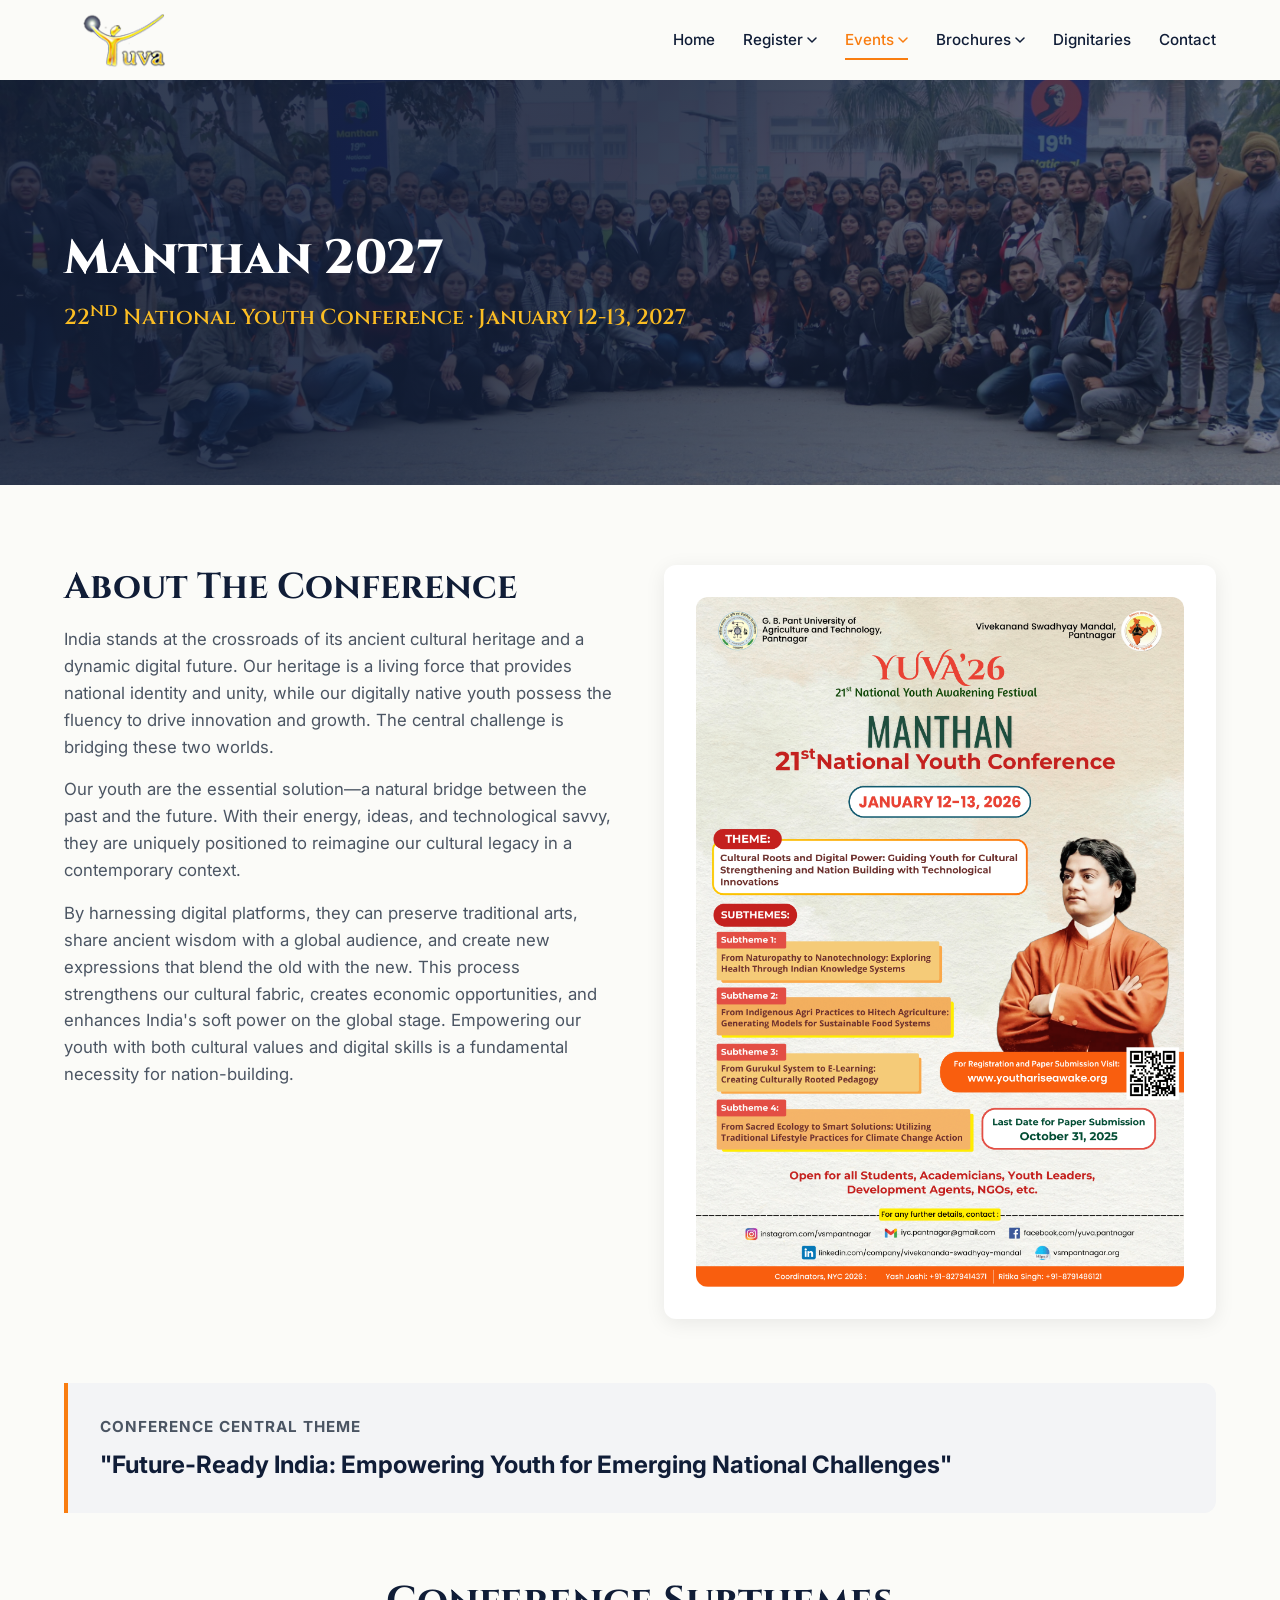
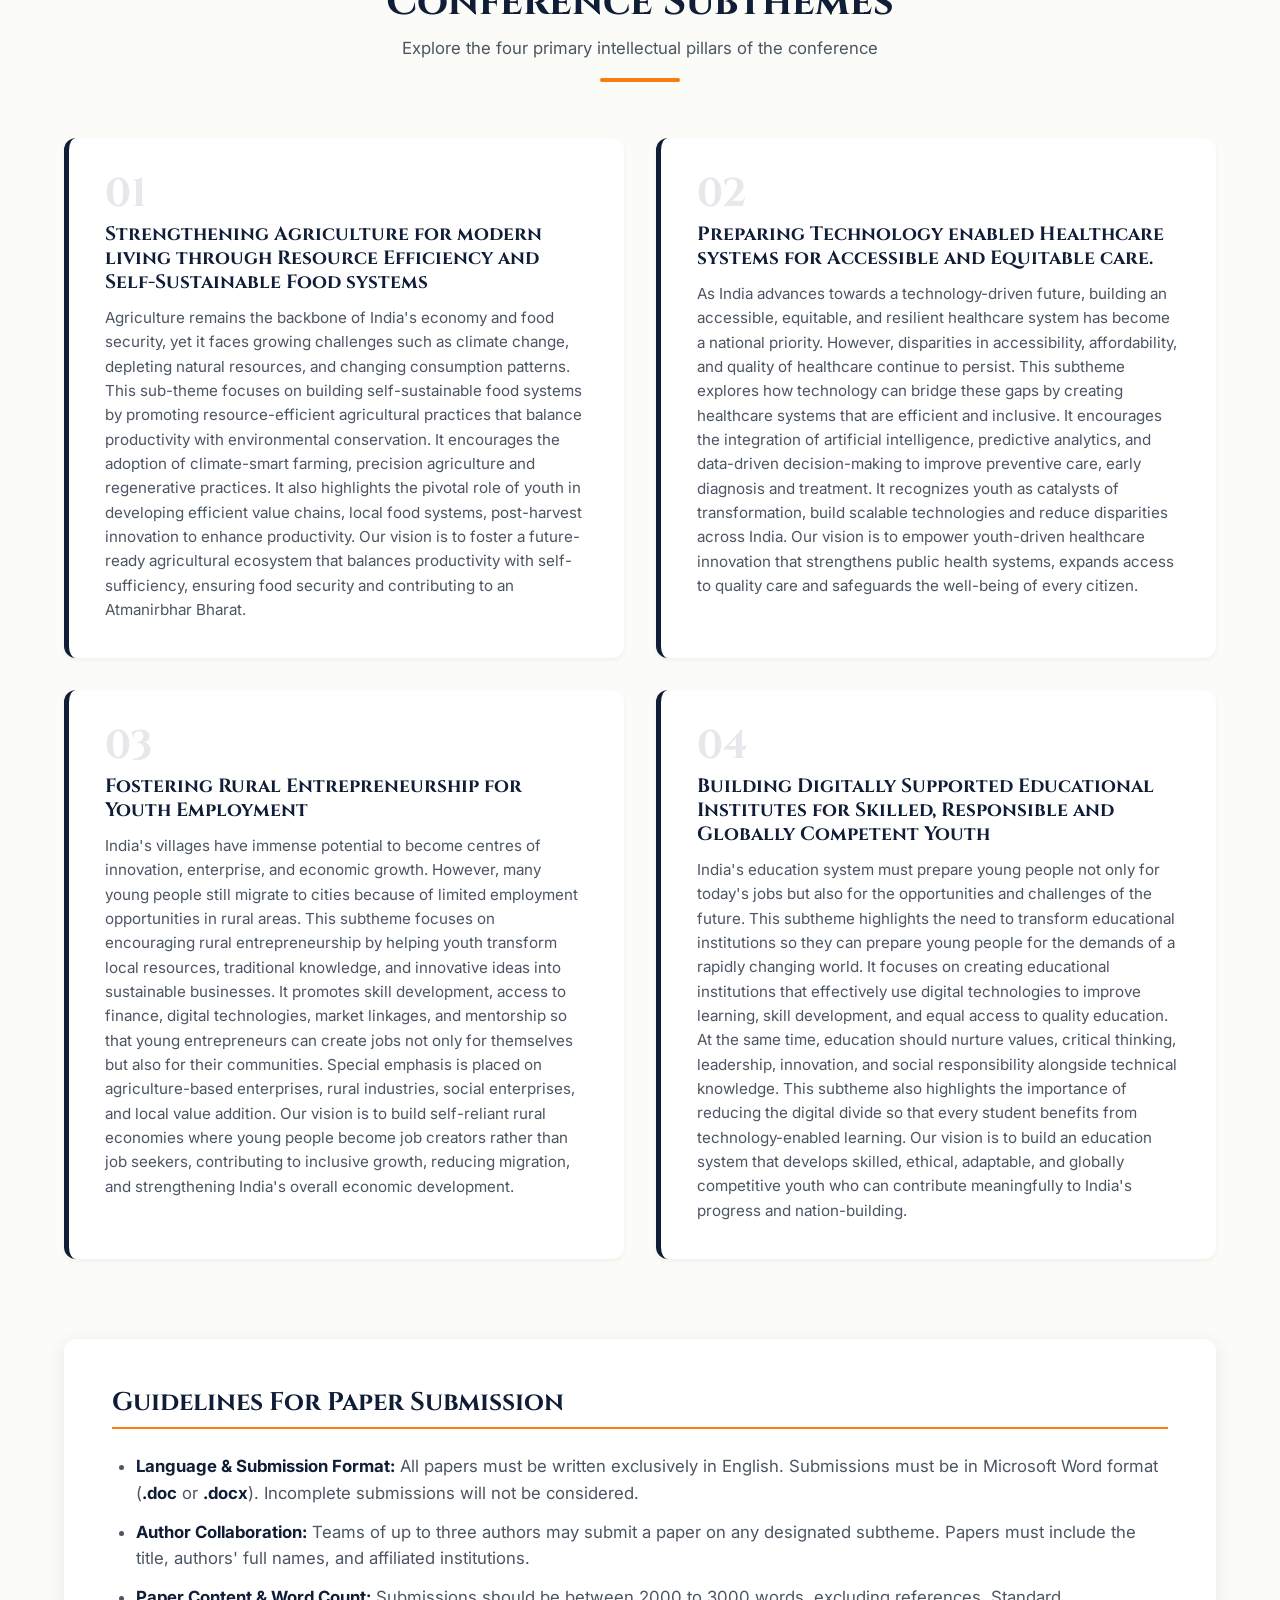
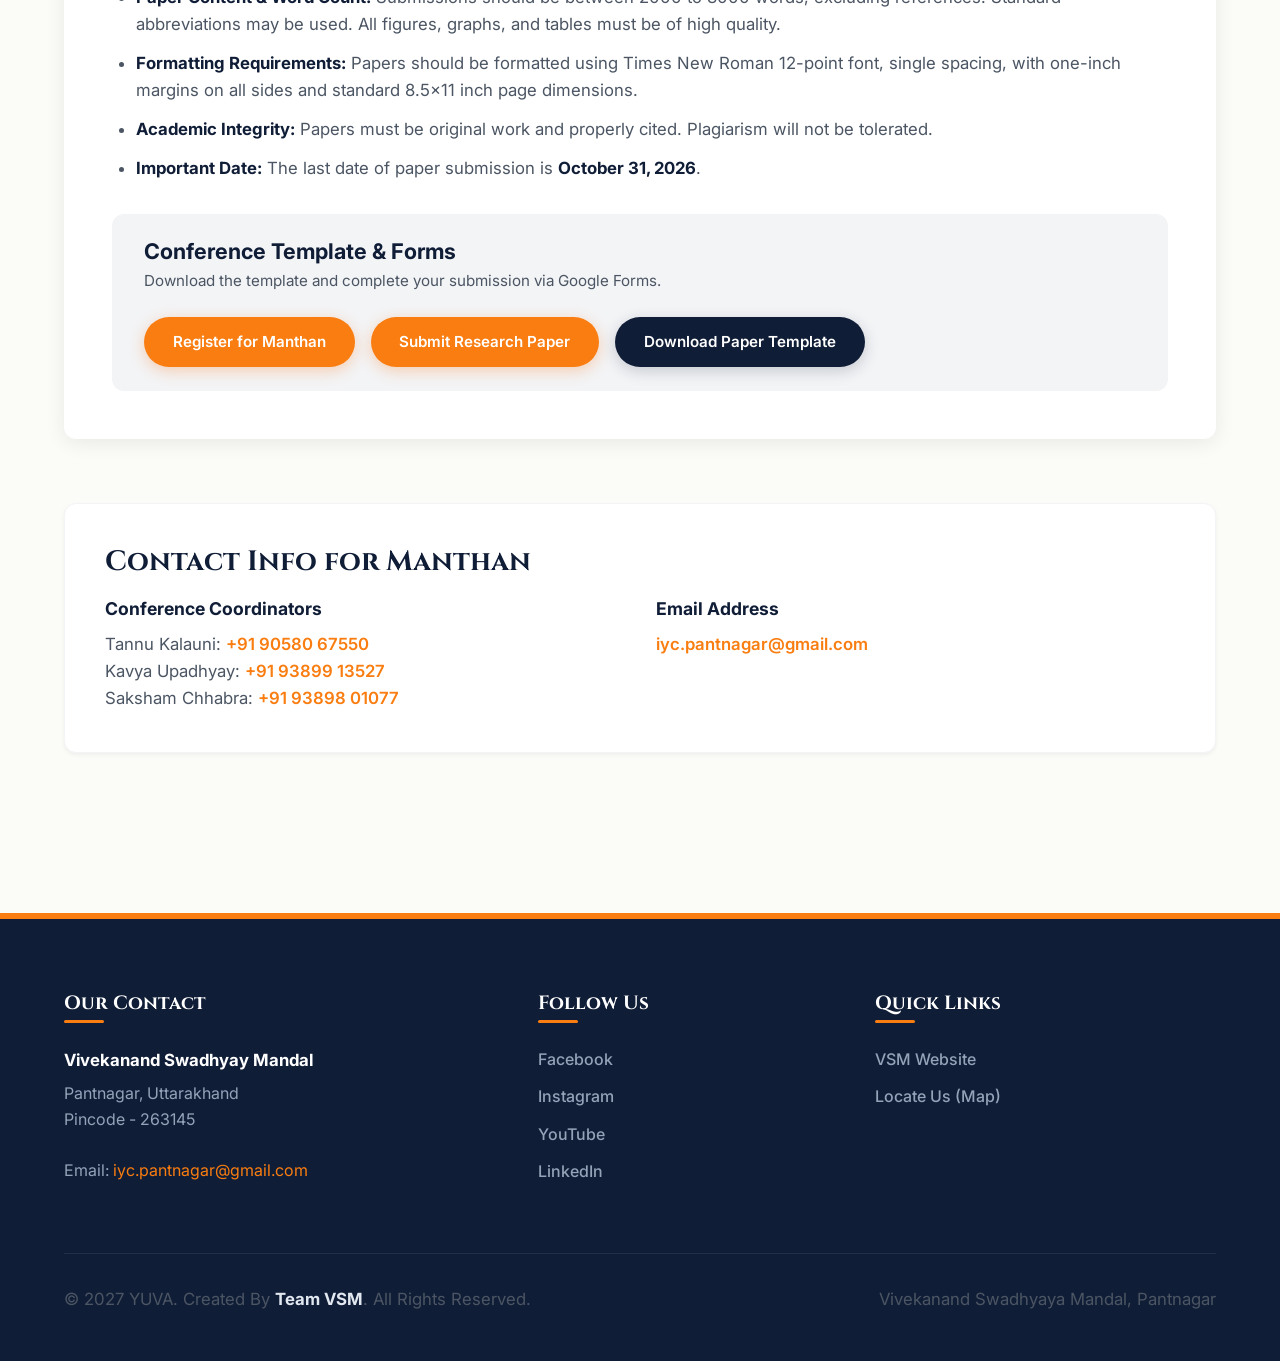
==== commit a9976092: "Update this year's info" ====
--- a/conference.html
+++ b/conference.html
@@ -38,11 +38,11 @@
                 stroke-linejoin="round" />
             </svg></a>
           <ul class="nav-dropdown">
-            <li class="nav-dropdown-item"><a href="https://forms.gle/6LHhZYqBAThUkKtR8" target="_blank">National Youth
+            <li class="nav-dropdown-item"><a href="https://forms.gle/6RnbJbcr39h3rUw48" target="_blank">National Youth
                 Conference</a></li>
-            <li class="nav-dropdown-item"><a href="https://forms.gle/Mssme3FTWRvvaySRA" target="_blank">Paper
+            <li class="nav-dropdown-item"><a href="https://forms.gle/JZ5s1Binujg3w5mx8" target="_blank">Paper
                 Submission</a></li>
-            <li class="nav-dropdown-item"><a href="https://forms.gle/W7Wg38LLtb8TymiC7" target="_blank">National
+            <li class="nav-dropdown-item"><a href="https://forms.gle/M331NjromxwtMoQBA" target="_blank">National
                 Debate</a></li>
           </ul>
         </li>
@@ -75,8 +75,6 @@
         </li>
         <li class="nav-item"><a class="nav-link" href="dignitaries.html">Dignitaries</a></li>
         <li class="nav-item"><a class="nav-link" href="contact.html">Contact</a></li>
-        <li class="nav-item"><a class="nav-link btn btn-primary btn-sm" href="https://forms.gle/6LHhZYqBAThUkKtR8"
-            target="_blank">Register</a></li>
       </ul>
     </div>
   </header>
@@ -117,7 +115,7 @@
         <span style="font-size: 0.95rem; letter-spacing: 1px;">Conference Central Theme</span>
         <h3
           style="font-family: 'Inter', sans-serif; font-weight: 700; line-height: 1.4; color: var(--navy); font-size: 1.5rem; margin-top: 0.5rem;">
-          "Future Ready India: Empowering Youth for Emerging National Challenges"
+          "Future-Ready India: Empowering Youth for Emerging National Challenges"
         </h3>
       </div>
 
@@ -201,7 +199,7 @@
             single spacing, with one-inch margins on all sides and standard 8.5x11 inch page dimensions.</li>
           <li><strong>Academic Integrity:</strong> Papers must be original work and properly cited. Plagiarism will not
             be tolerated.</li>
-          <li><strong>Important Date:</strong> The last date of paper submission is <strong>November 15, 2025</strong>.
+          <li><strong>Important Date:</strong> The last date of paper submission is <strong>October 31, 2026</strong>.
           </li>
         </ul>
 
@@ -214,10 +212,12 @@
               Forms.</p>
           </div>
           <div style="display: flex; gap: 1rem; flex-wrap: wrap;">
+            <a href="https://forms.gle/6RnbJbcr39h3rUw48" target="_blank" class="btn btn-primary">Register for
+              Manthan</a>
+            <a href="https://forms.gle/JZ5s1Binujg3w5mx8" target="_blank" class="btn btn-primary">Submit Research
+              Paper</a>
             <a href="docs/Full_Paper_Template_NYC2027.docx" class="btn btn-secondary" download>Download Paper
               Template</a>
-            <a href="https://forms.gle/Mssme3FTWRvvaySRA" target="_blank" class="btn btn-primary">Submit Research
-              Paper</a>
           </div>
         </div>
       </div>
@@ -230,9 +230,15 @@
           <div>
             <strong style="display: block; font-size: 1.1rem; margin-bottom: 0.5rem; color: var(--navy);">Conference
               Coordinators</strong>
-            <p style="margin-bottom: 0.5rem;">Ritika Singh: <a href="tel:8791486121"
-                style="font-weight: 600;">+91-8791486121</a></p>
-            <p style="margin: 0;">Yash Joshi: <a href="tel:8279414371" style="font-weight: 600;">+91-8279414371</a></p>
+            <p style="margin: 0;">
+              Tannu Kalauni: <a href="tel:9058067550" style="font-weight: 600;">+91 90580 67550</a>
+            </p>
+            <p style="margin: 0;">
+              Kavya Upadhyay: <a href="tel:9389913527" style="font-weight: 600;">+91 93899 13527</a>
+            </p>
+            <p style="margin: 0;">
+              Saksham Chhabra: <a href="tel:9389801077" style="font-weight: 600;">+91 93898 01077</a>
+            </p>
           </div>
           <div>
             <strong style="display: block; font-size: 1.1rem; margin-bottom: 0.5rem; color: var(--navy);">Email
@@ -284,7 +290,7 @@
 
       <div class="footer-bottom">
         <p>&copy; 2027 YUVA. Created By <strong>Team VSM</strong>. All Rights Reserved.</p>
-        <p>Vivekananda Swadhyaya Mandal, Pantnagar</p>
+        <p>Vivekanand Swadhyaya Mandal, Pantnagar</p>
       </div>
     </div>
   </footer>
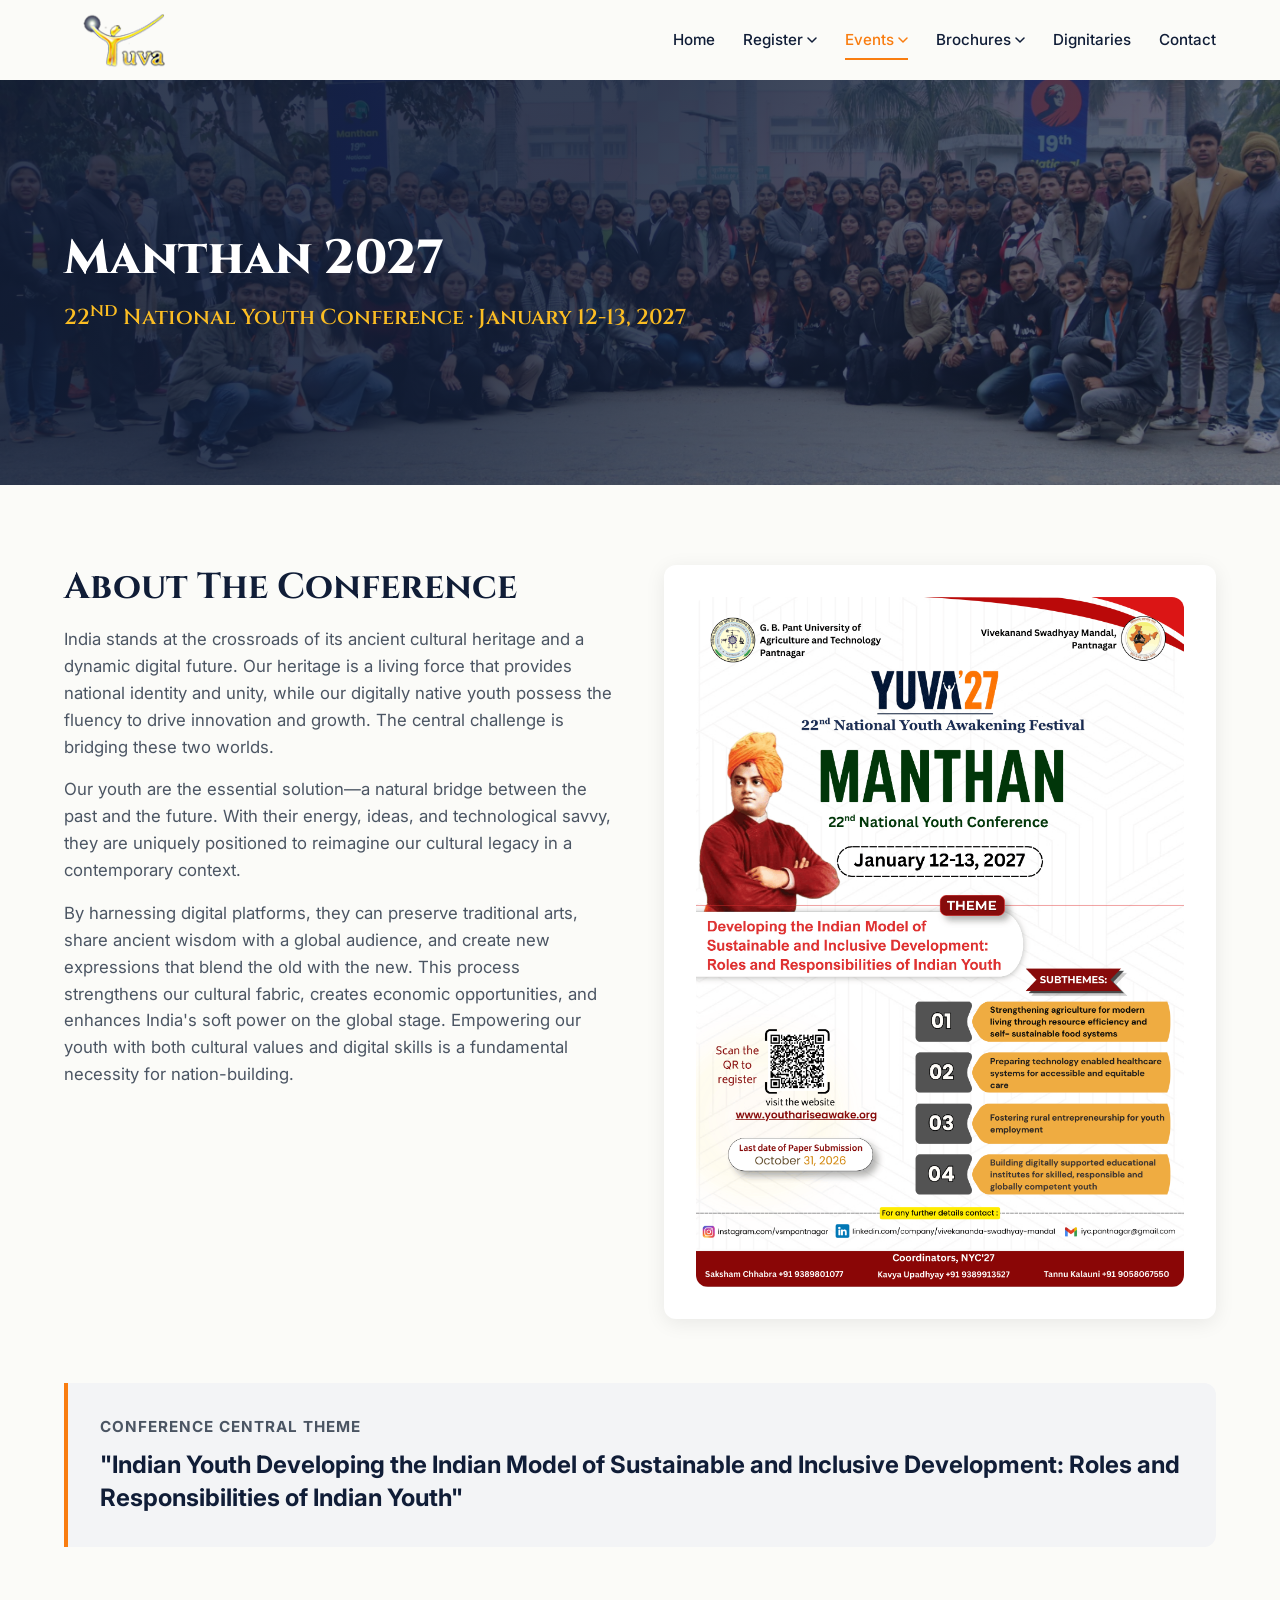
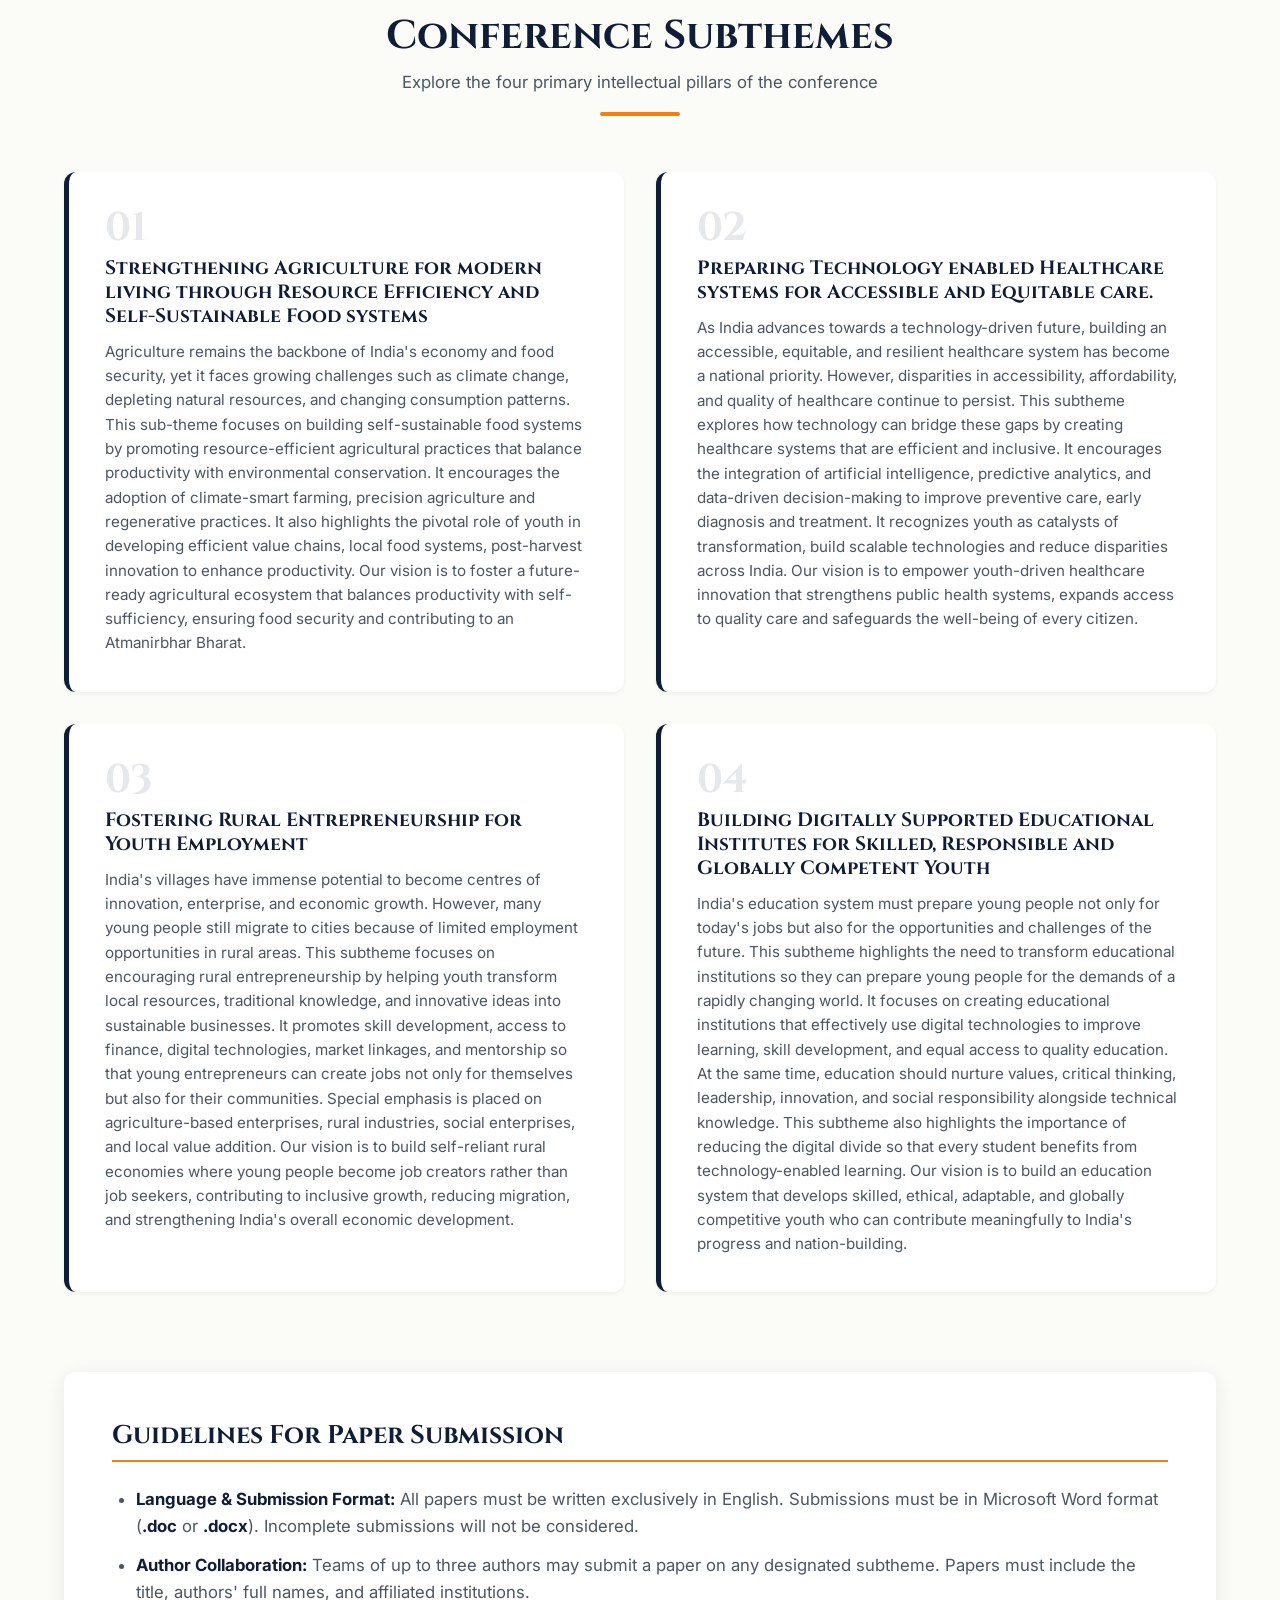
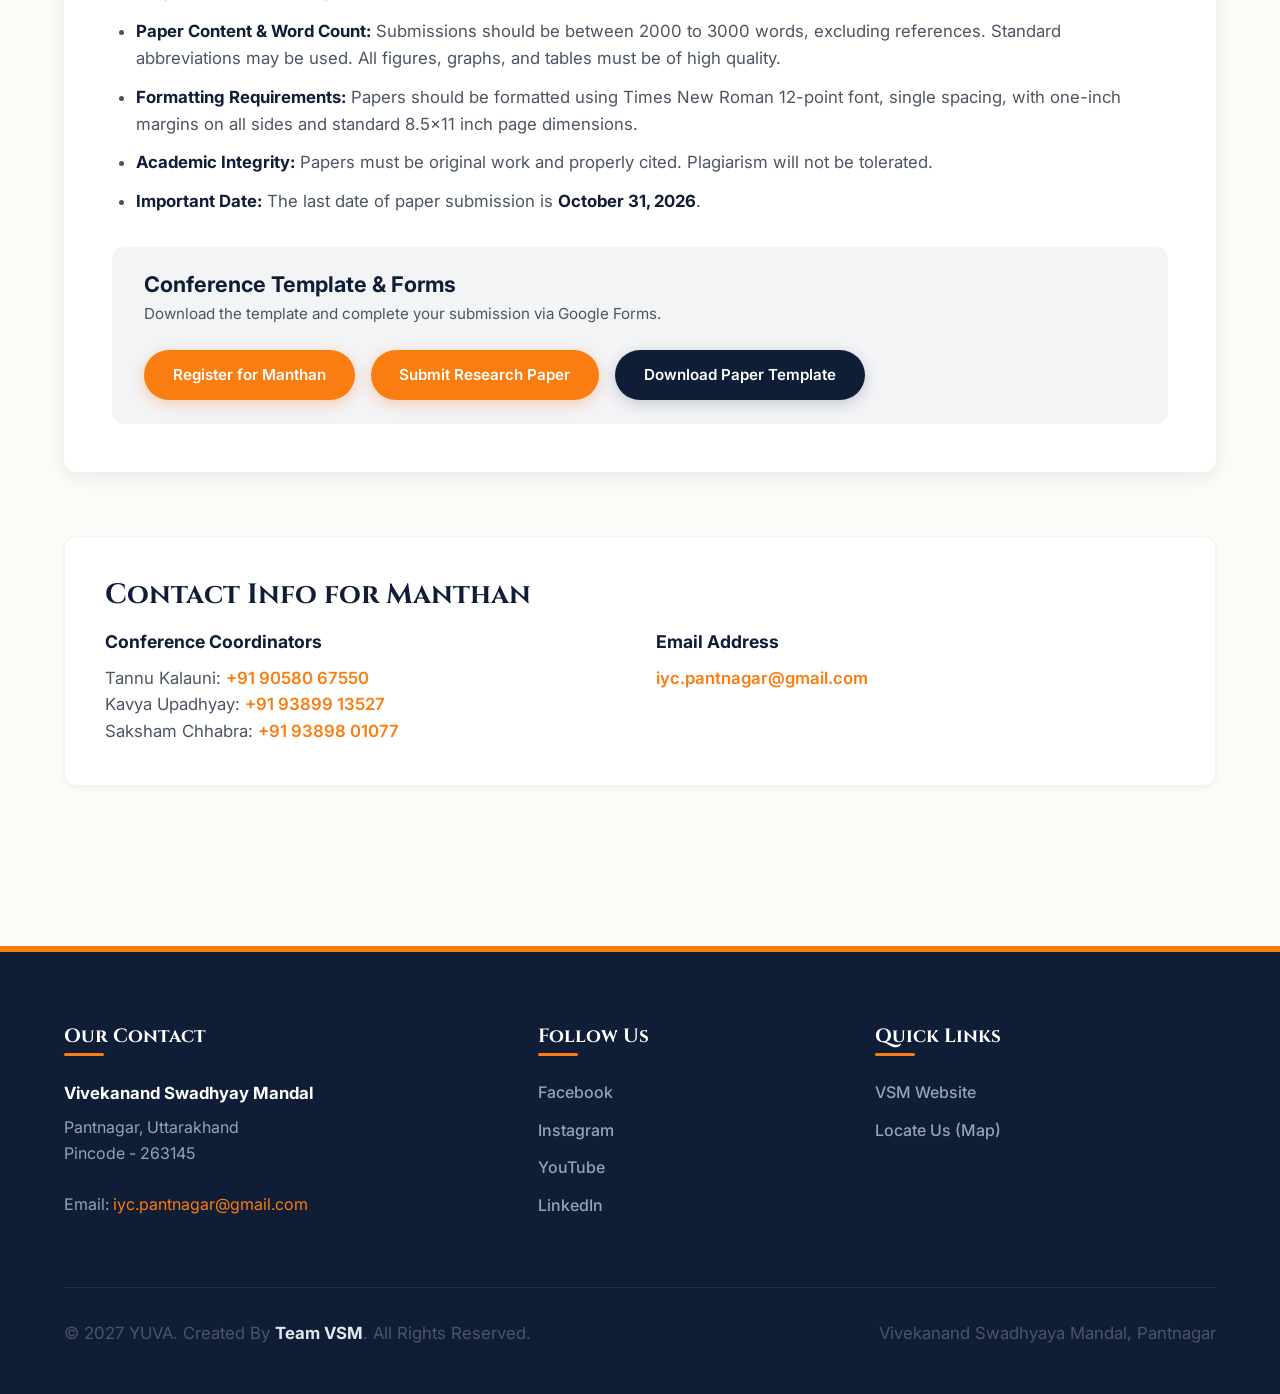
==== commit d0670f5c: "Update brochures and posters" ====
--- a/conference.html
+++ b/conference.html
@@ -63,12 +63,12 @@
             </svg></a>
           <ul class="nav-dropdown">
             <li class="nav-dropdown-item">
-              <a href="docs/YUVA26_Manthan_Brochure.pdf" target="_blank">
+              <a href="docs/YUVA27_Manthan_Brochure.pdf" target="_blank">
                 National Youth Conference
               </a>
             </li>
             <li class="nav-dropdown-item">
-              <a href="docs/YUVA26_Udbhav_Brochure.pdf" target="_blank">
+              <a href="docs/YUVA27_Udbhav_Brochure.pdf" target="_blank">
                 National Debate</a>
             </li>
           </ul>
@@ -106,7 +106,7 @@
         </div>
         <div
           style="background-color: var(--white); padding: 2rem; border-radius: var(--border-radius); box-shadow: var(--shadow-md);">
-          <img src="img/yuva2024/MANTHAN'26.png" alt="Manthan poster artwork"
+          <img src="img/poster/YUVA27_Manthan_Poster.png" alt="Manthan poster artwork"
             style="width: 100%; border-radius: var(--border-radius); display: block;" />
         </div>
       </div>
@@ -115,7 +115,7 @@
         <span style="font-size: 0.95rem; letter-spacing: 1px;">Conference Central Theme</span>
         <h3
           style="font-family: 'Inter', sans-serif; font-weight: 700; line-height: 1.4; color: var(--navy); font-size: 1.5rem; margin-top: 0.5rem;">
-          "Future-Ready India: Empowering Youth for Emerging National Challenges"
+          "Indian Youth Developing the Indian Model of Sustainable and Inclusive Development: Roles and Responsibilities of Indian Youth"
         </h3>
       </div>
 
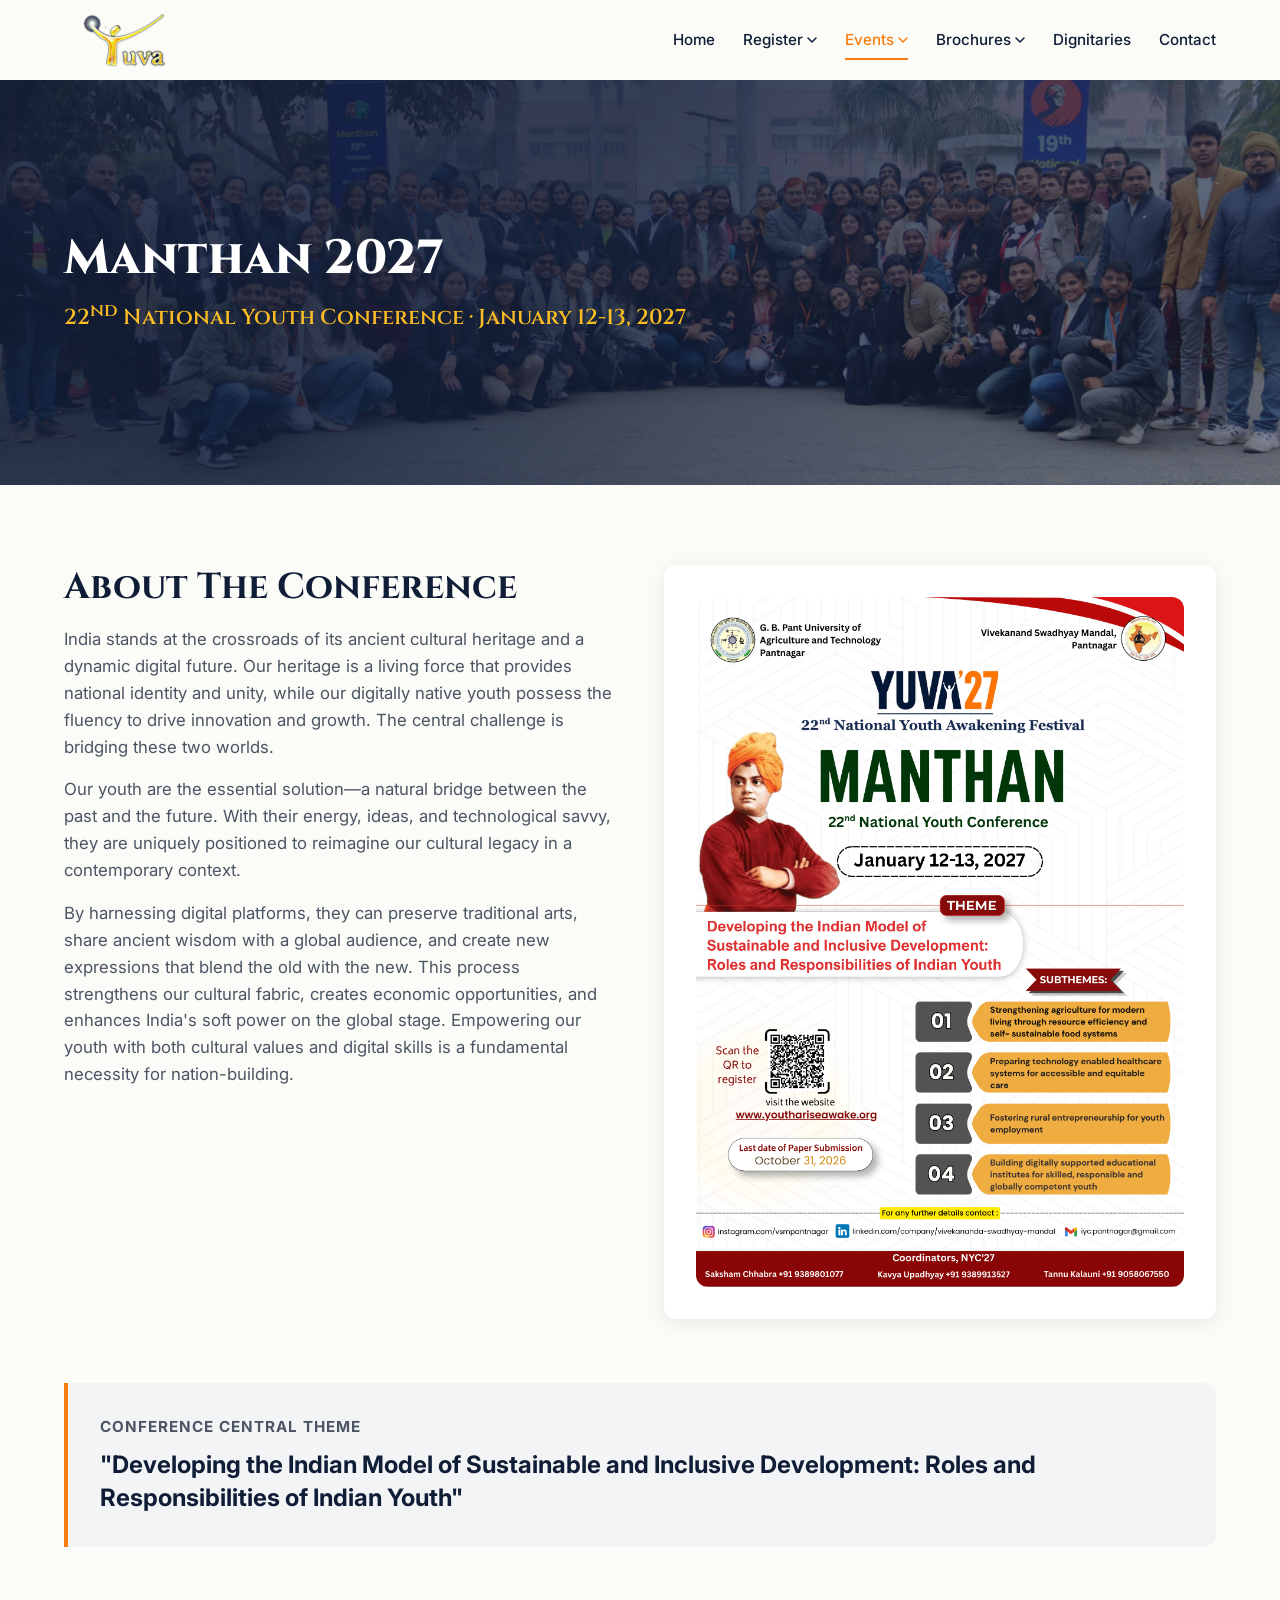
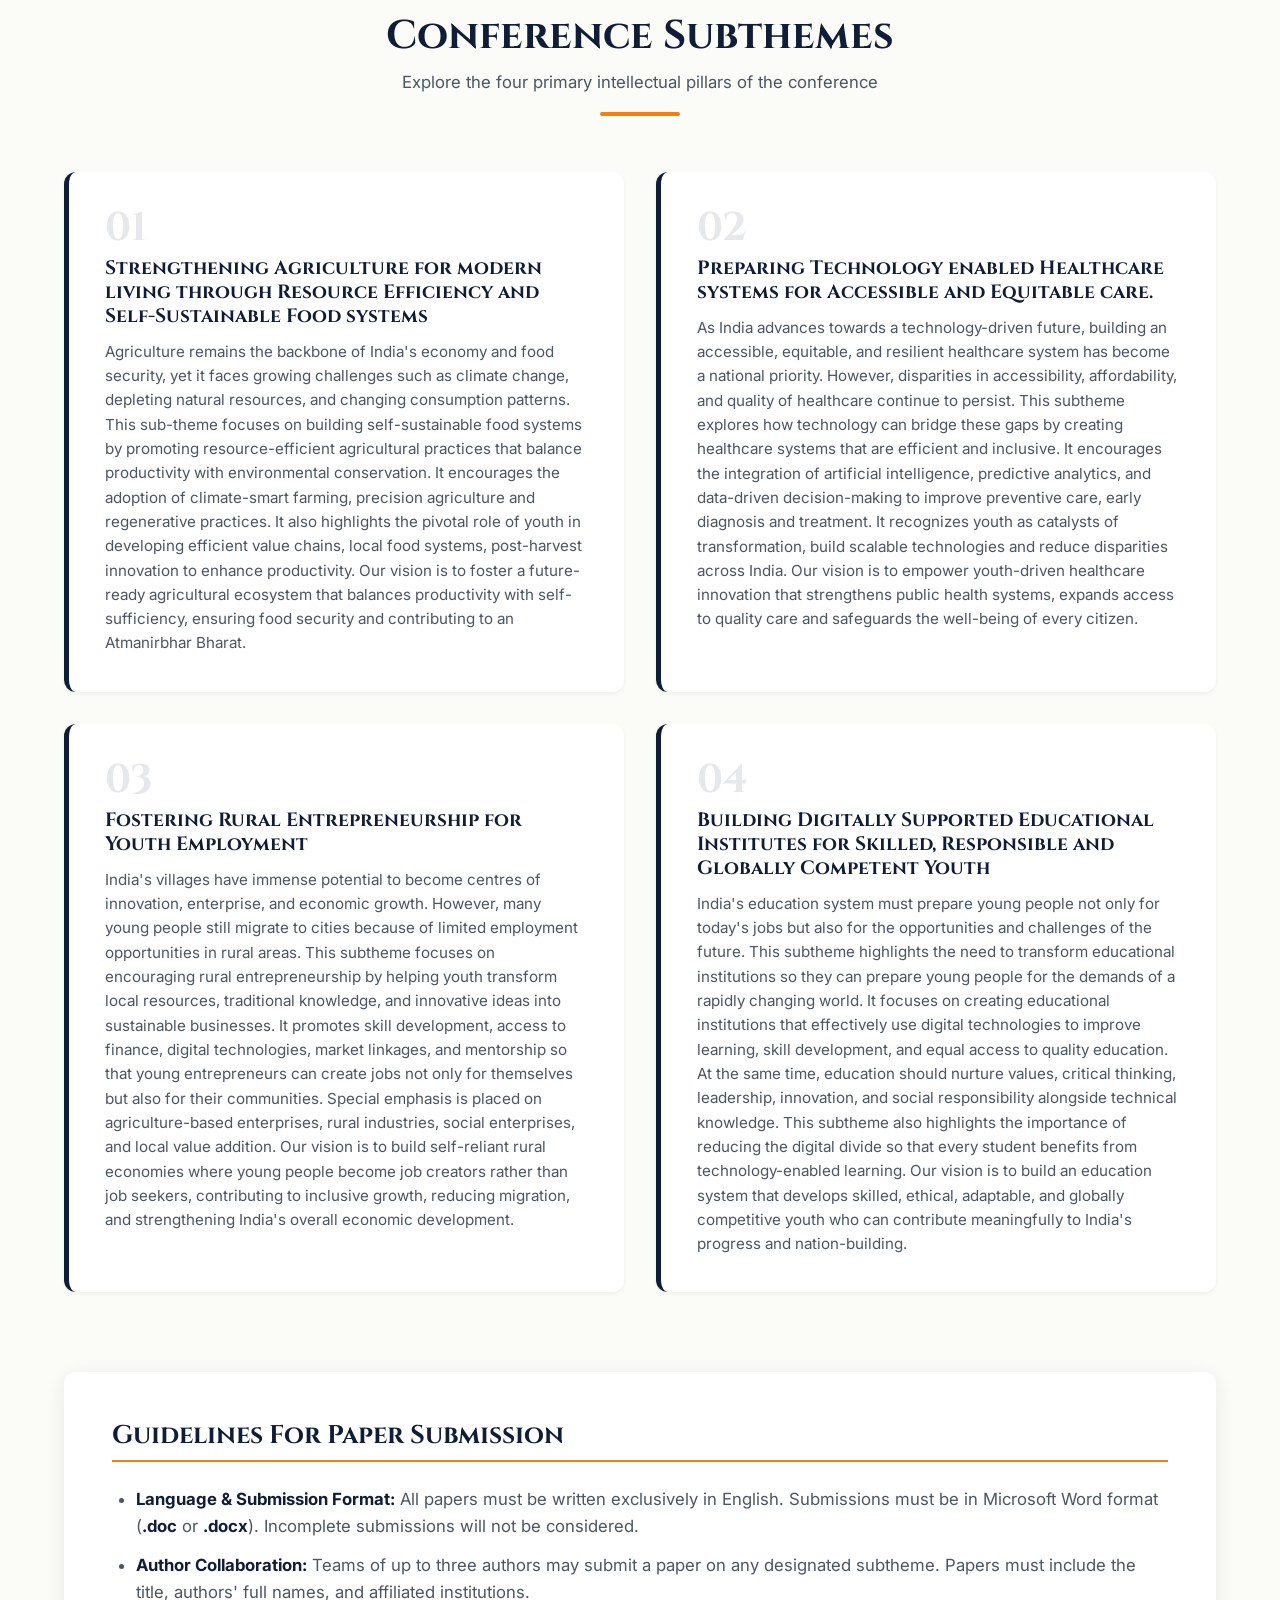
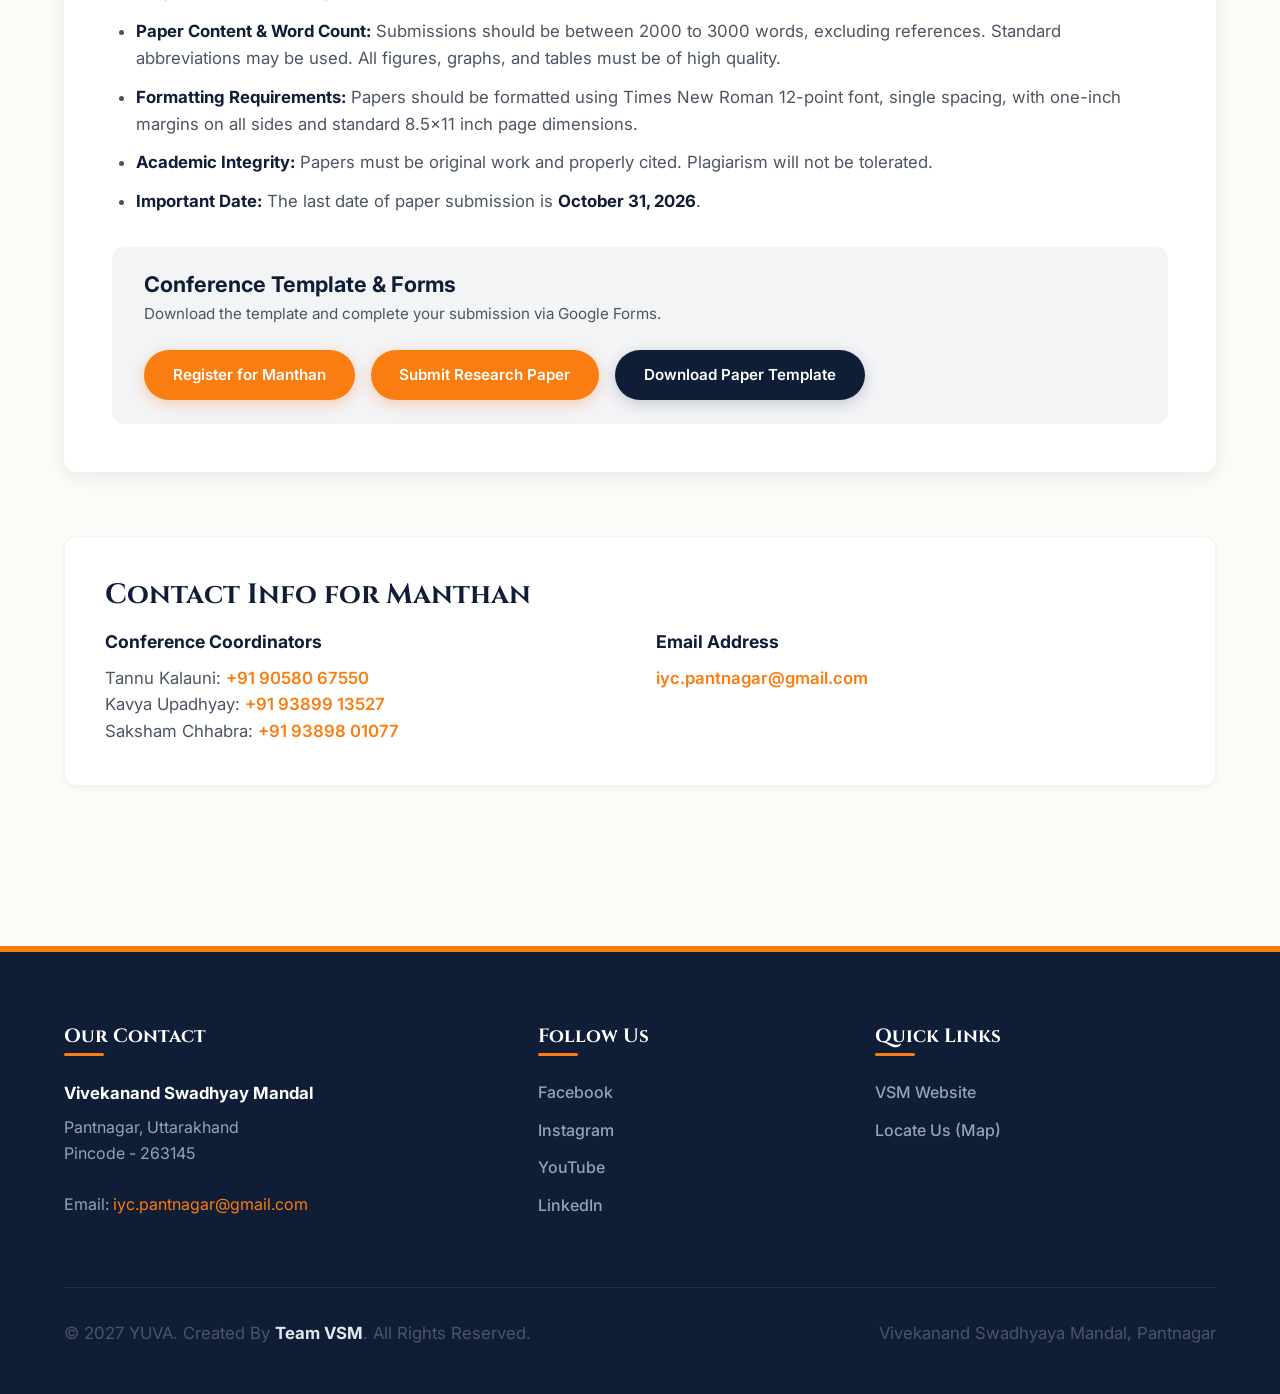
==== commit 9c07919b: "Minor Changes" ====
--- a/conference.html
+++ b/conference.html
@@ -115,7 +115,7 @@
         <span style="font-size: 0.95rem; letter-spacing: 1px;">Conference Central Theme</span>
         <h3
           style="font-family: 'Inter', sans-serif; font-weight: 700; line-height: 1.4; color: var(--navy); font-size: 1.5rem; margin-top: 0.5rem;">
-          "Indian Youth Developing the Indian Model of Sustainable and Inclusive Development: Roles and Responsibilities of Indian Youth"
+          "Developing the Indian Model of Sustainable and Inclusive Development: Roles and Responsibilities of Indian Youth"
         </h3>
       </div>
 
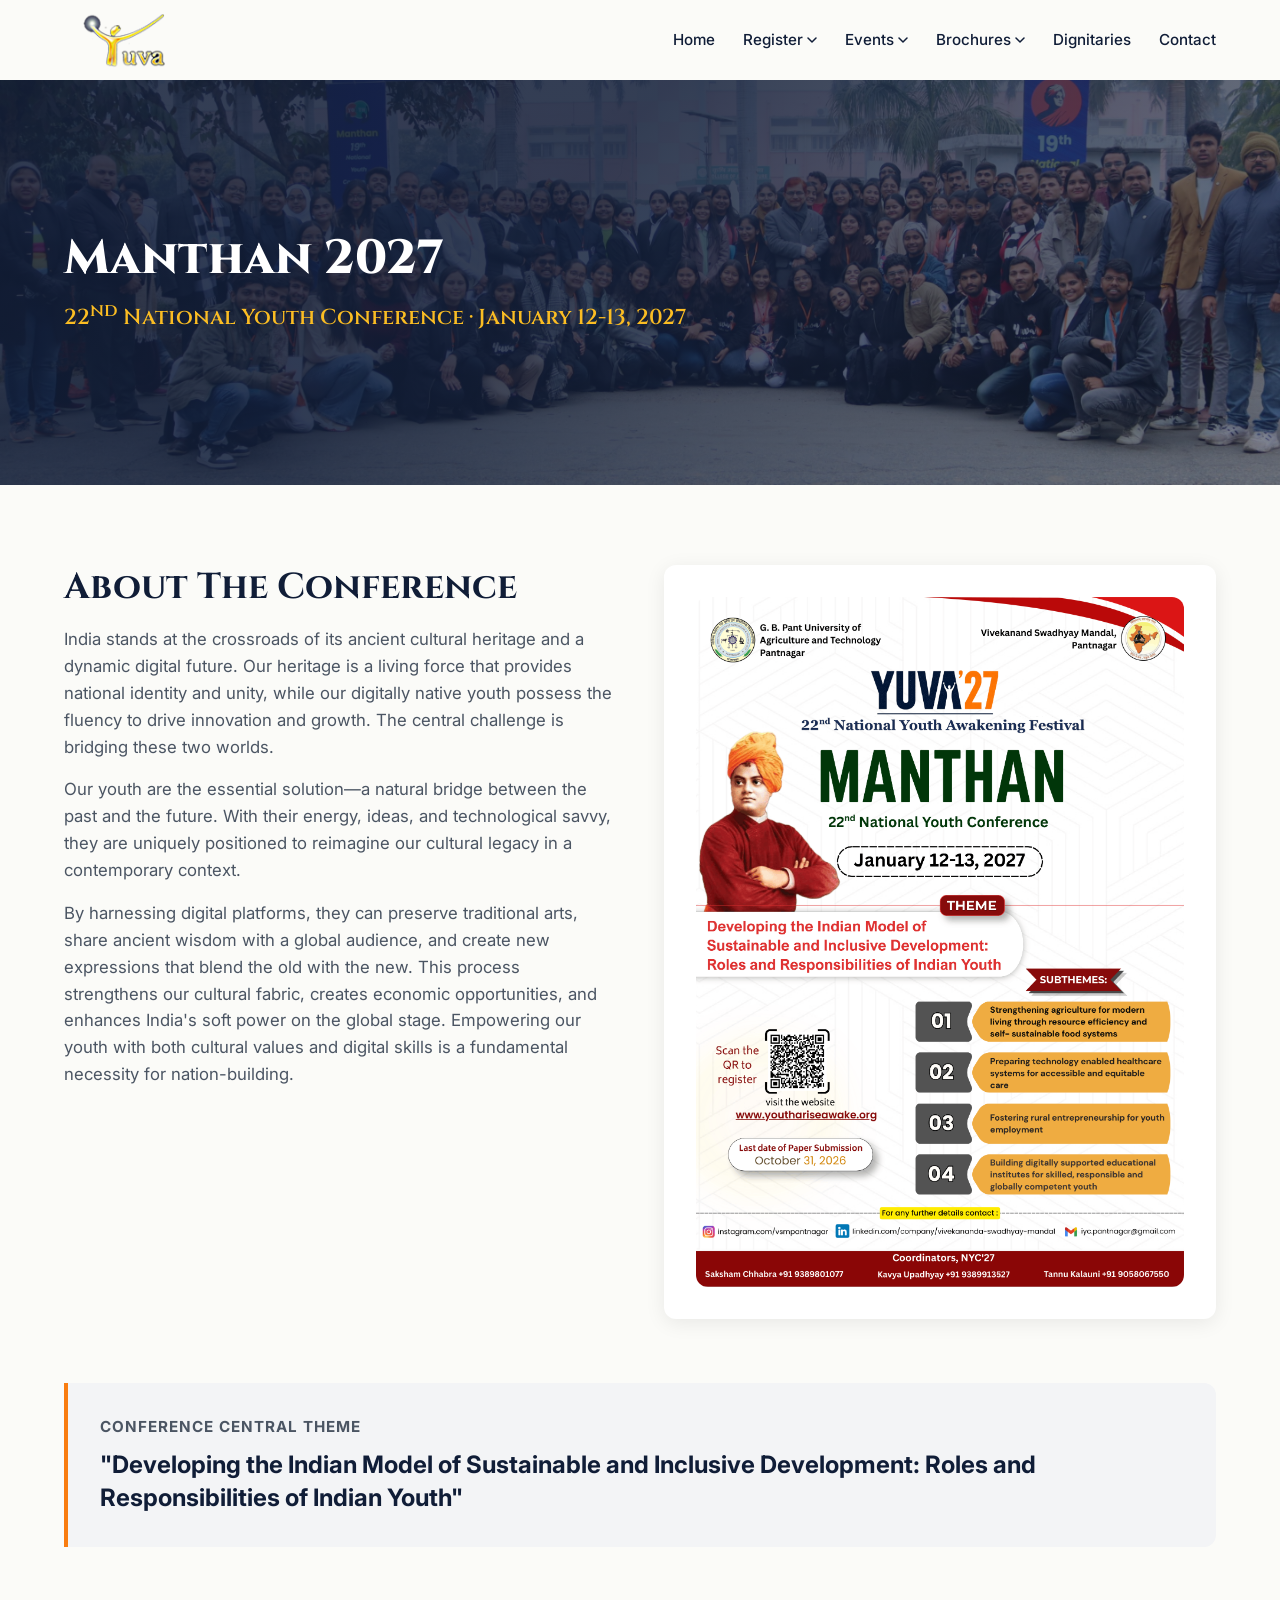
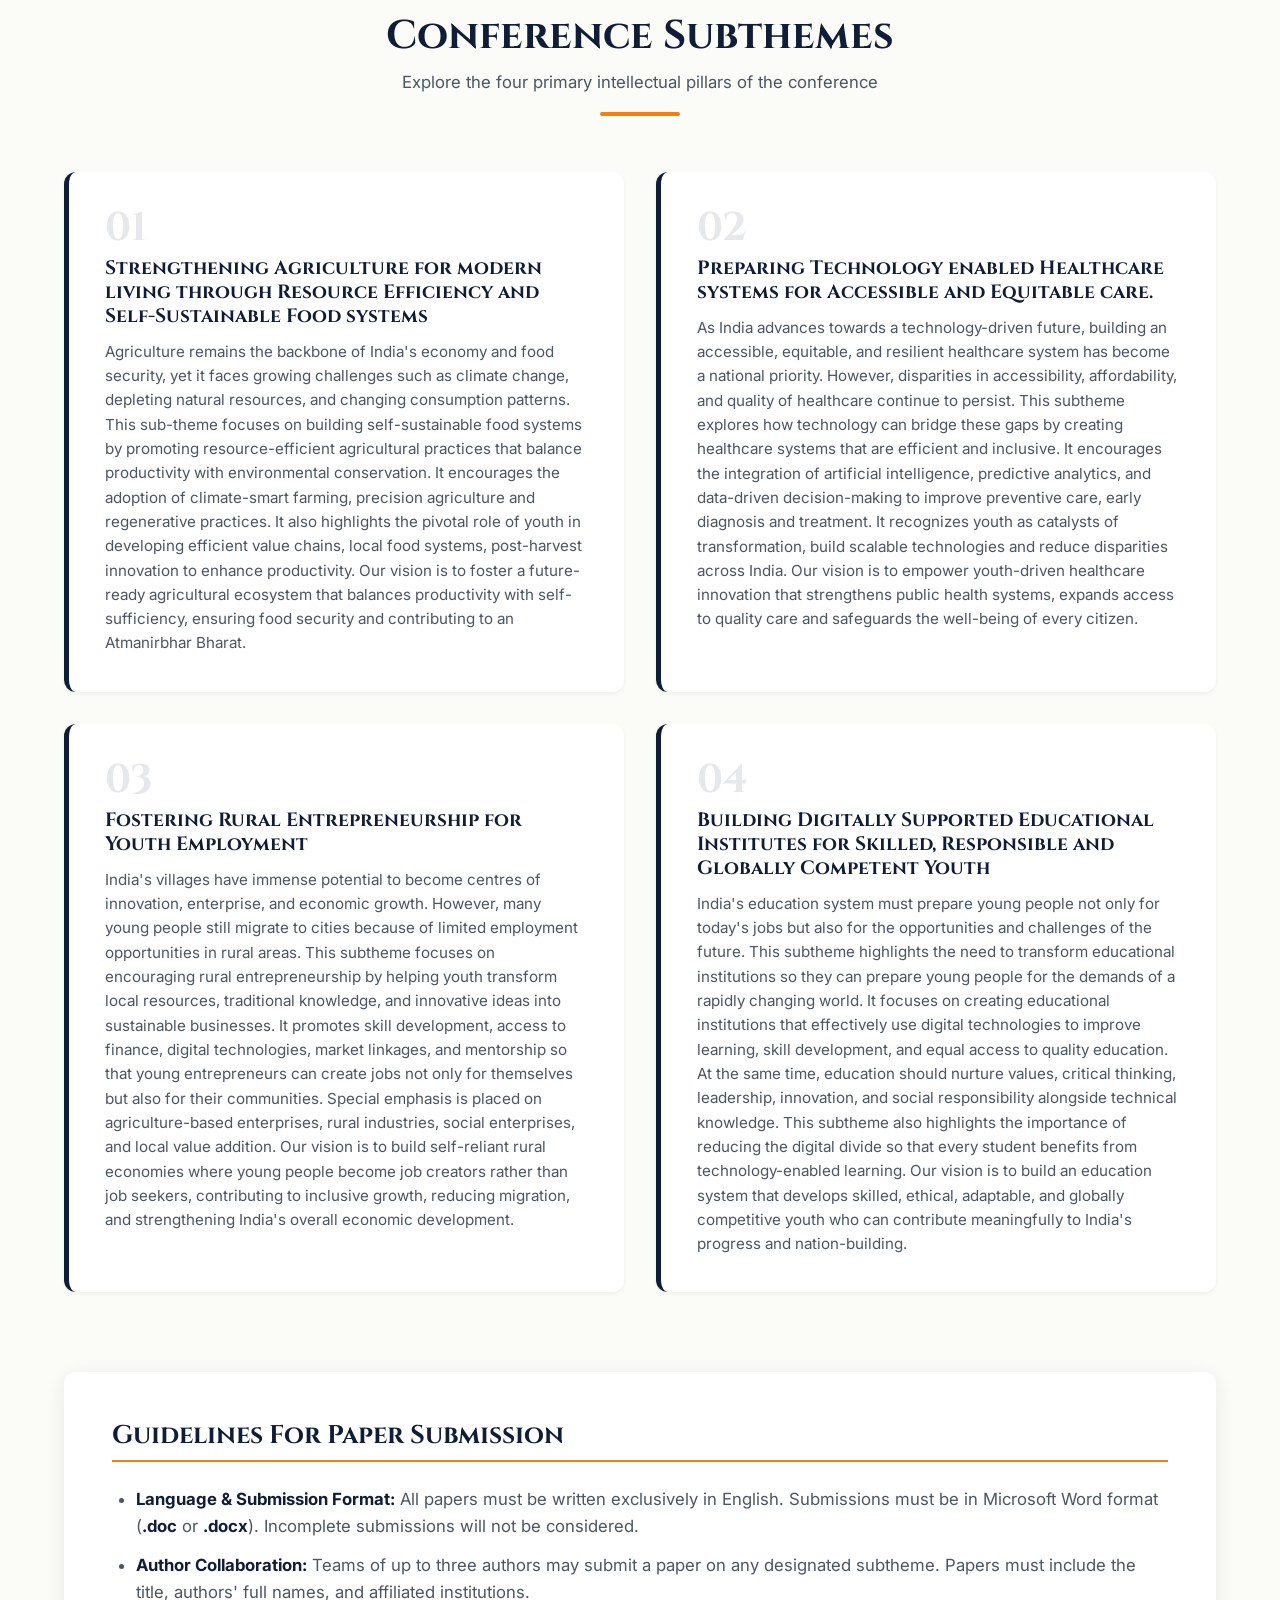
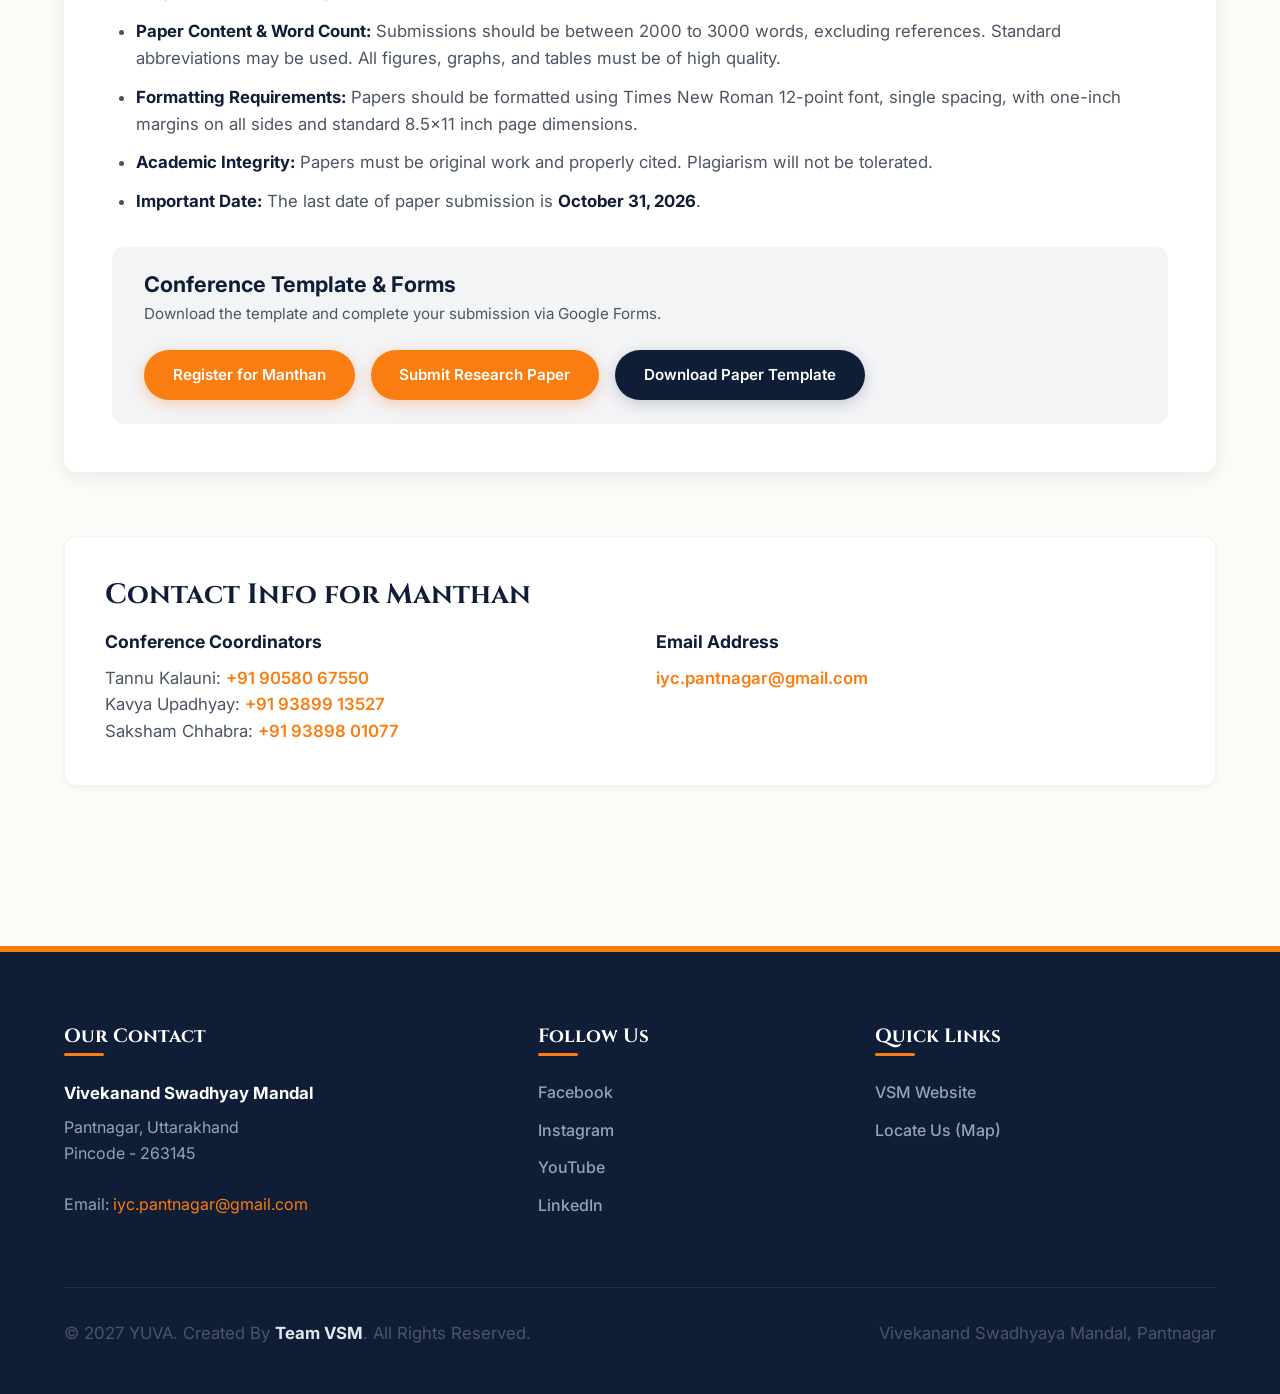
==== commit 6a40c001: "Fix Bug" ====
--- a/conference.html
+++ b/conference.html
@@ -46,7 +46,7 @@
                 Debate</a></li>
           </ul>
         </li>
-        <li class="nav-item dropdown active">
+        <li class="nav-item dropdown">
           <a class="nav-link" href="#">Events <svg width="10" height="6" viewBox="0 0 10 6" fill="none">
               <path d="M1 1L5 5L9 1" stroke="currentColor" stroke-width="1.5" stroke-linecap="round"
                 stroke-linejoin="round" />
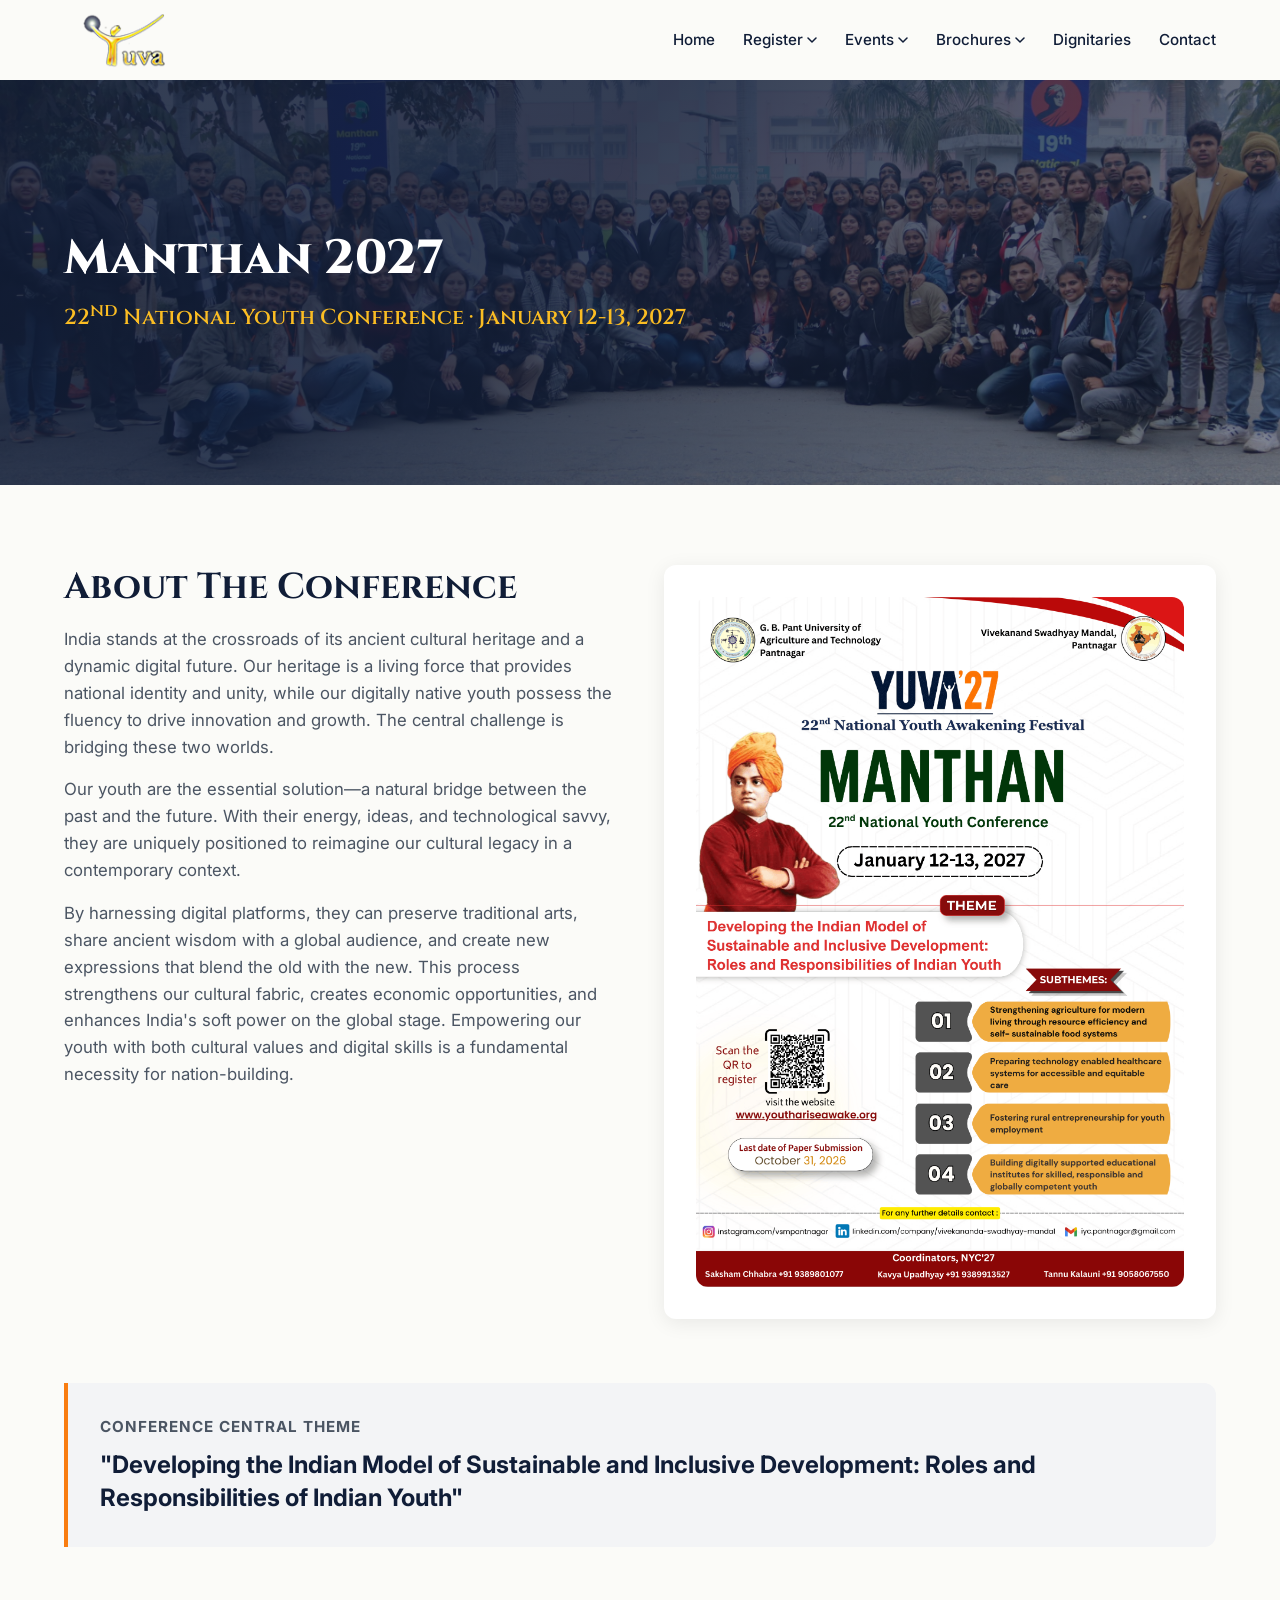
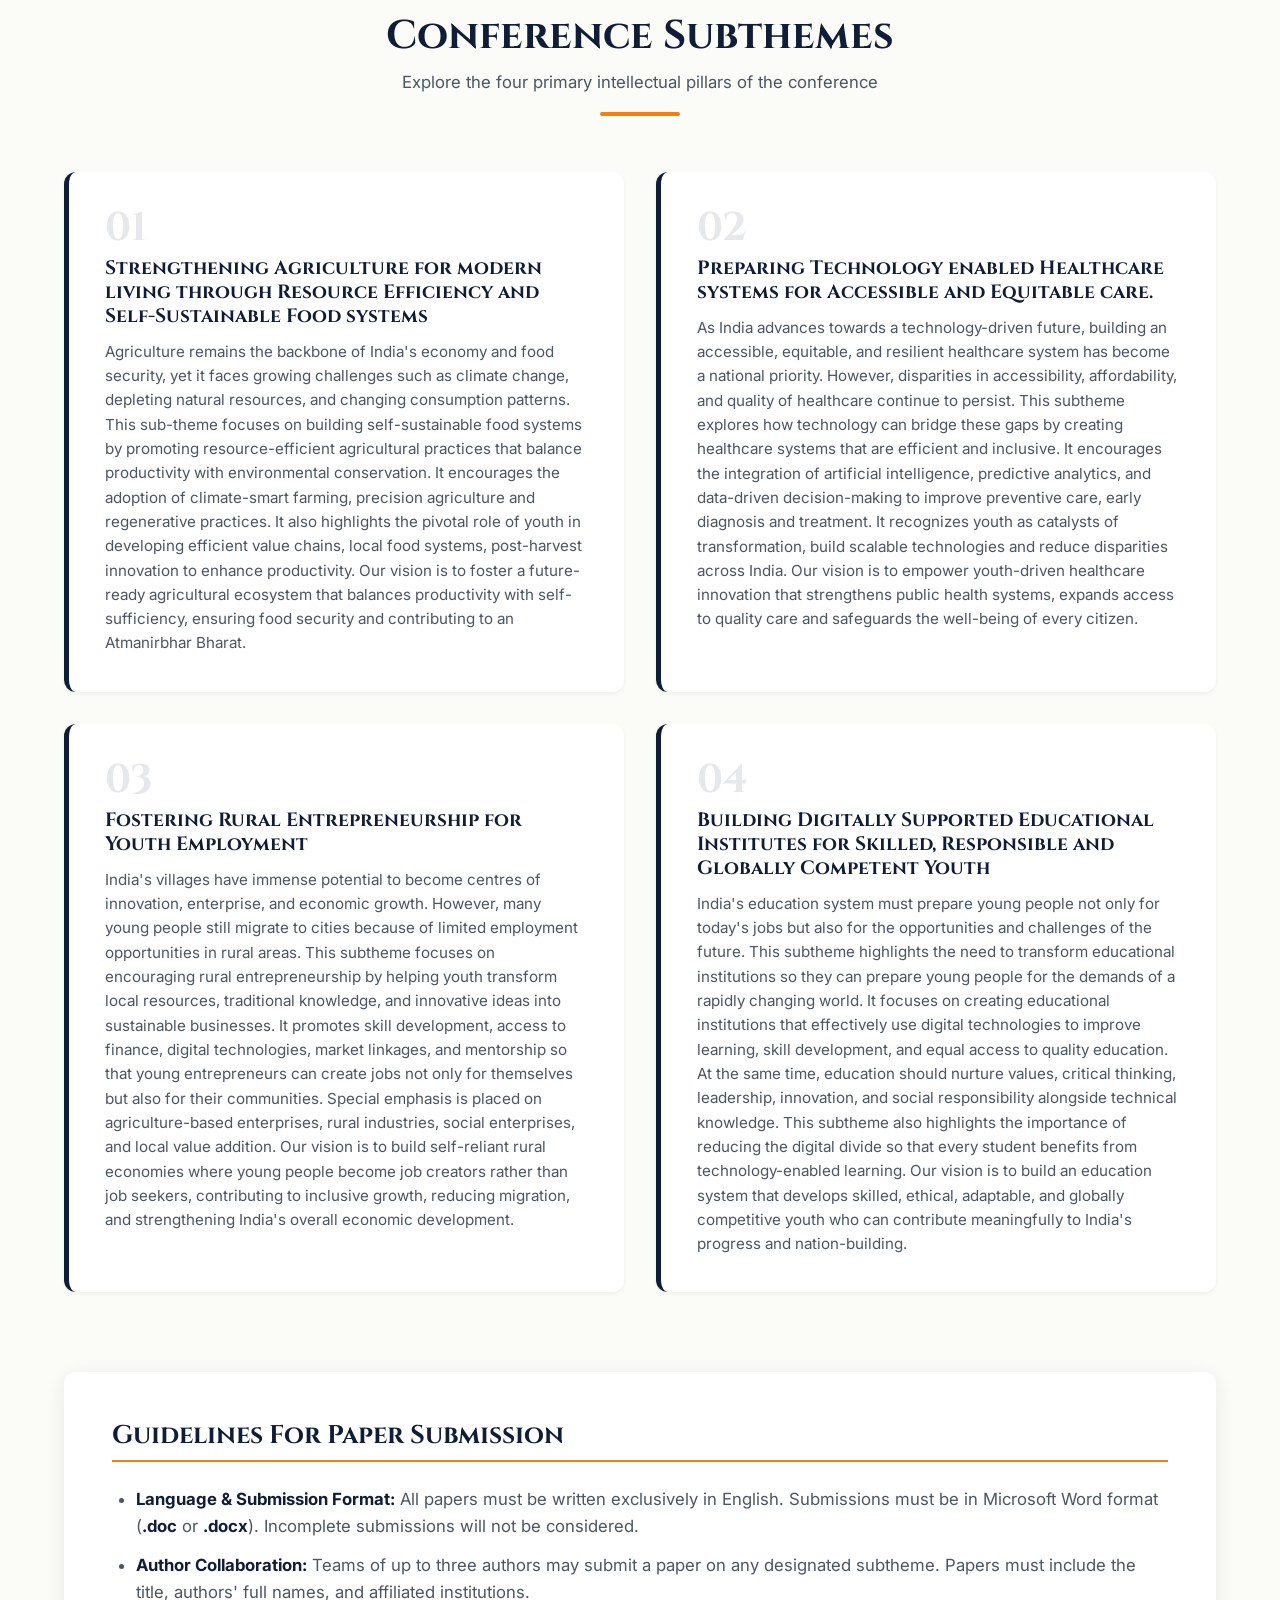
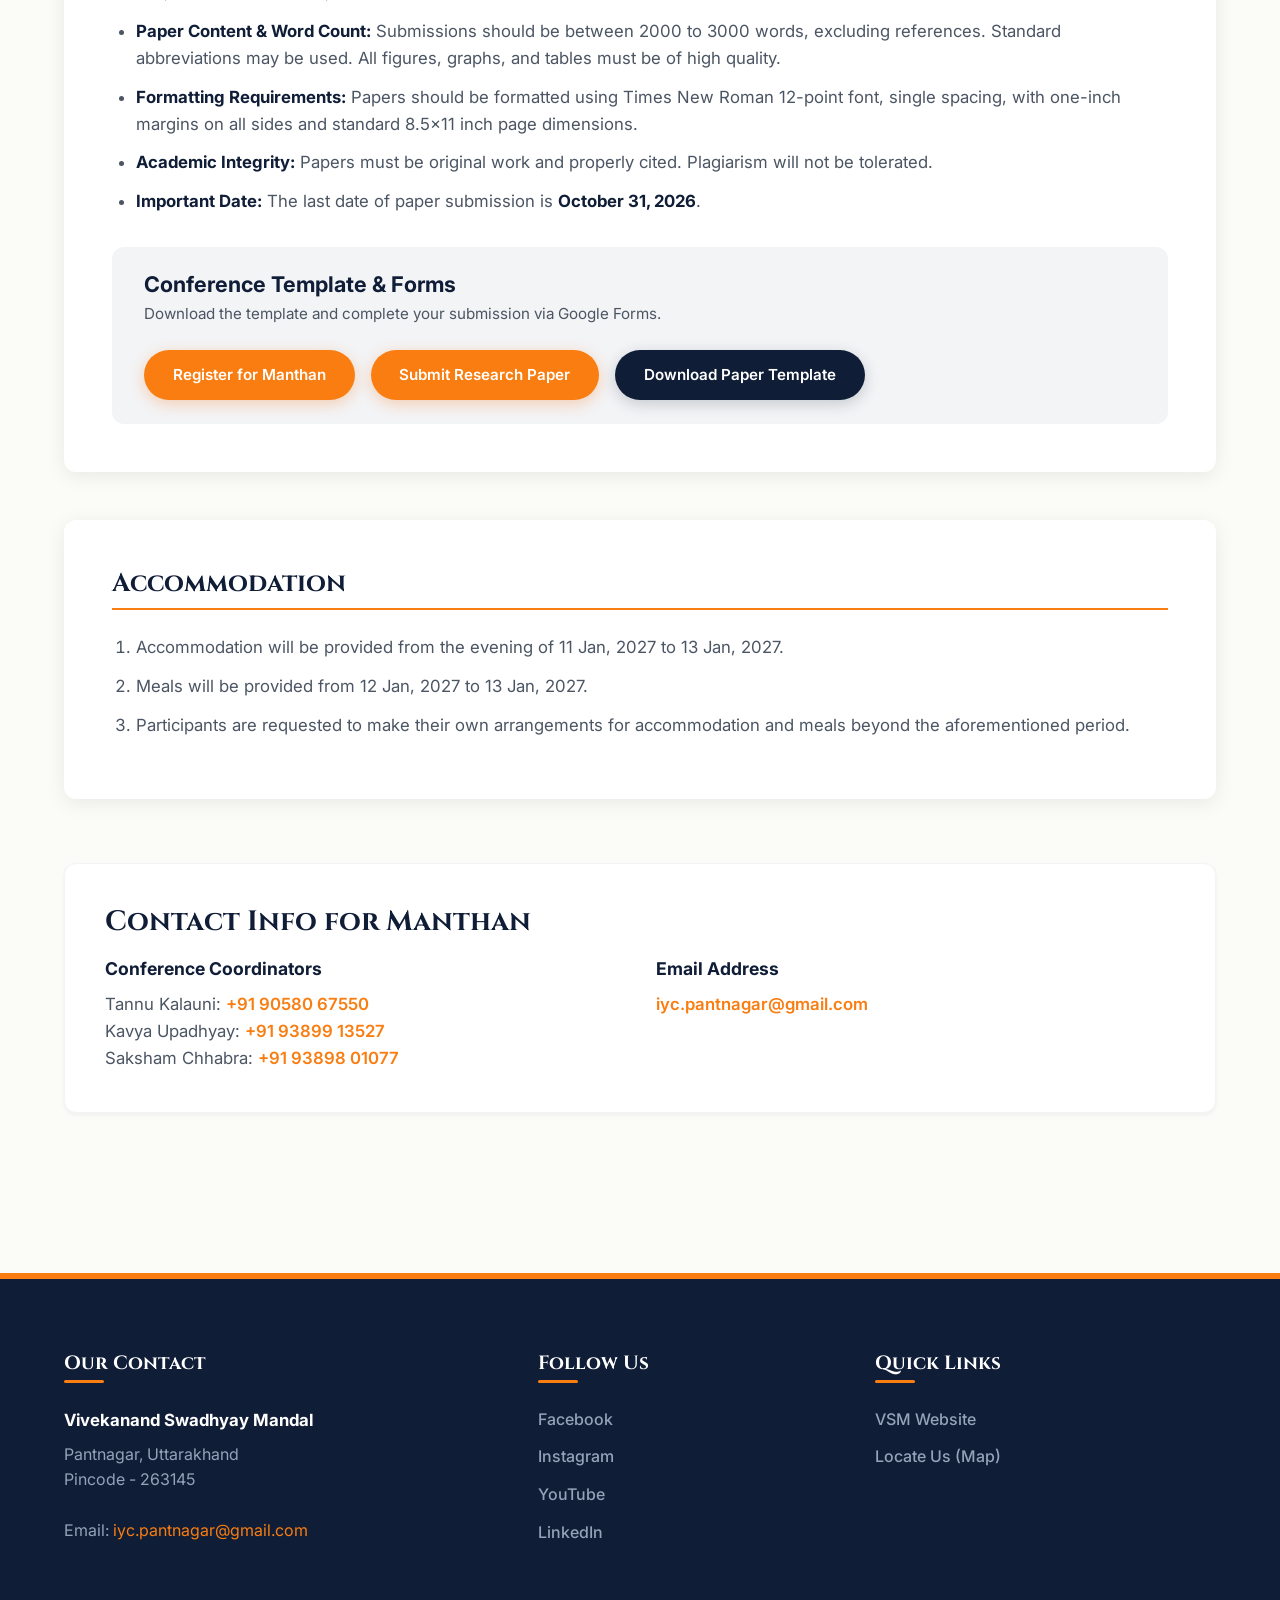
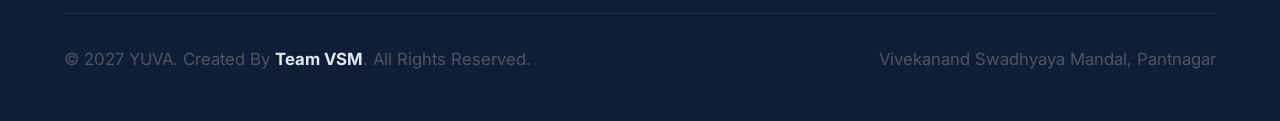
==== commit 8ccb6efc: "Add accomodation details" ====
--- a/conference.html
+++ b/conference.html
@@ -1,4 +1,4 @@
-<!DOCTYPE html>
+﻿<!DOCTYPE html>
 <html lang="en">
 
 <head>
@@ -7,11 +7,11 @@
   <meta name="viewport" content="width=device-width, initial-scale=1.0" />
   <meta name="description"
     content="Manthan: 22nd National Youth Conference under YUVA 2027. Theme: Future Ready India: Empowering Youth for Emerging National Challenges." />
-  <link rel="icon" type="image/png" href="img/icon.png">
-  <link rel="apple-touch-icon" type="image/png" href="img/icon.png" />
+  <link rel="icon" type="image/png" href="img/brand/icon.png">
+  <link rel="apple-touch-icon" type="image/png" href="img/brand/icon.png" />
 
   <!-- Custom Modern Stylesheet -->
-  <link href="css/style.css" rel="stylesheet" />
+  <link href="style.css" rel="stylesheet" />
 </head>
 
 <body>
@@ -19,7 +19,7 @@
   <header>
     <div class="container">
       <a class="logo" href="index.html">
-        <img src="img/logo.png" alt="YUVA Logo" />
+        <img src="img/brand/logo.png" alt="YUVA Logo" />
       </a>
 
       <!-- Hamburger Menu for Mobile -->
@@ -106,7 +106,7 @@
         </div>
         <div
           style="background-color: var(--white); padding: 2rem; border-radius: var(--border-radius); box-shadow: var(--shadow-md);">
-          <img src="img/poster/YUVA27_Manthan_Poster.png" alt="Manthan poster artwork"
+          <img src="img/posters/yuva27_manthan.png" alt="Manthan poster artwork"
             style="width: 100%; border-radius: var(--border-radius); display: block;" />
         </div>
       </div>
@@ -220,6 +220,16 @@
               Template</a>
           </div>
         </div>
+      </div>
+
+      <!-- Accommodation Section -->
+      <div class="guidelines-box" id="accommodation" style="margin-top: 3rem;">
+        <h3>Accommodation</h3>
+        <ol class="guidelines-list" style="list-style-type: decimal; padding-left: 1.5rem; margin-bottom: 0;">
+          <li>Accommodation will be provided from the evening of 11 Jan, 2027 to 13 Jan, 2027.</li>
+          <li>Meals will be provided from 12 Jan, 2027 to 13 Jan, 2027.</li>
+          <li>Participants are requested to make their own arrangements for accommodation and meals beyond the aforementioned period.</li>
+        </ol>
       </div>
 
       <!-- Contact Details -->
@@ -303,7 +313,7 @@
   </a>
 
   <!-- Shared Javascript -->
-  <script src="js/main.js"></script>
+  <script src="main.js"></script>
 </body>
 
 </html>
--- a/style.css
+++ b/style.css
@@ -0,0 +1,1429 @@
+﻿/* ==========================================================================
+   YUVA 2026 Website Stylesheet
+   Created By: Antigravity Code Assistant & VSM Team
+   ========================================================================== */
+
+/* Google Fonts Import */
+@import url('https://fonts.googleapis.com/css2?family=Cinzel:wght@400;600;700;900&family=Inter:wght@300;400;500;600;700;800&display=swap');
+
+/* Color Variables & Styling Tokens */
+:root {
+  /* Color Palette */
+  --saffron-hsl: 28, 95%, 52%;
+  --saffron: hsl(var(--saffron-hsl));
+  --saffron-hover: hsl(28, 95%, 45%);
+  --saffron-light: hsla(var(--saffron-hsl), 0.1);
+  
+  --navy-hsl: 220, 55%, 14%;
+  --navy: hsl(var(--navy-hsl));
+  --navy-hover: hsl(220, 55%, 10%);
+  --navy-light: hsla(var(--navy-hsl), 0.05);
+  
+  --gold-hsl: 43, 96%, 56%;
+  --gold: hsl(var(--gold-hsl));
+  --gold-hover: hsl(43, 96%, 48%);
+  
+  --cream: #fbfbf8;
+  --white: #ffffff;
+  --gray-light: #f3f4f6;
+  --gray-medium: #d1d5db;
+  --gray-dark: #4b5563;
+  --text-dark: #1e293b;
+  --text-light: #f8fafc;
+  
+  /* Layout & Design System variables */
+  --container-width: 1200px;
+  --header-height: 80px;
+  --border-radius: 12px;
+  --shadow-sm: 0 2px 4px rgba(0,0,0,0.05);
+  --shadow-md: 0 4px 20px rgba(0,0,0,0.08);
+  --shadow-lg: 0 10px 30px rgba(0,0,0,0.12);
+  --transition-fast: 0.2s ease;
+  --transition-normal: 0.3s ease;
+  --transition-slow: 0.5s cubic-bezier(0.4, 0, 0.2, 1);
+  --glass: rgba(255, 255, 255, 0.06);
+  --glass-border: rgba(255, 255, 255, 0.12);
+  --glass-navy: rgba(16, 28, 54, 0.85);
+}
+
+/* CSS Reset */
+*, *::before, *::after {
+  box-sizing: border-box;
+  margin: 0;
+  padding: 0;
+}
+
+html {
+  font-size: 16px;
+  scroll-behavior: smooth;
+}
+
+body {
+  font-family: 'Inter', sans-serif;
+  background-color: var(--cream);
+  color: var(--text-dark);
+  line-height: 1.6;
+  overflow-x: hidden;
+  -webkit-font-smoothing: antialiased;
+}
+
+/* Typography */
+h1, h2, h3, h4, h5, h6 {
+  font-family: 'Cinzel', serif;
+  font-weight: 700;
+  line-height: 1.25;
+  color: var(--navy);
+}
+
+h1 { font-size: 2.75rem; }
+h2 { font-size: 2.25rem; }
+h3 { font-size: 1.75rem; }
+h4 { font-size: 1.35rem; }
+
+p {
+  margin-bottom: 1rem;
+  font-weight: 400;
+  color: var(--gray-dark);
+  font-size: 1.05rem;
+}
+
+strong {
+  font-weight: 700;
+  color: var(--navy);
+}
+
+a {
+  color: var(--saffron);
+  text-decoration: none;
+  transition: color var(--transition-fast);
+}
+
+a:hover {
+  color: var(--saffron-hover);
+}
+
+/* Grid & Layout Utilities */
+.container {
+  width: 100%;
+  max-width: var(--container-width);
+  margin: 0 auto;
+  padding: 0 1.5rem;
+}
+
+.section-padding {
+  padding: 5rem 0;
+}
+
+.section-title {
+  text-align: center;
+  margin-bottom: 3.5rem;
+  position: relative;
+}
+
+.section-title h2 {
+  font-size: 2.5rem;
+  color: var(--navy);
+  margin-bottom: 0.5rem;
+}
+
+.section-title::after {
+  content: '';
+  display: block;
+  width: 80px;
+  height: 4px;
+  background: var(--saffron);
+  margin: 1rem auto 0;
+  border-radius: 2px;
+}
+
+.grid-2 {
+  display: grid;
+  grid-template-columns: repeat(2, 1fr);
+  gap: 3rem;
+  align-items: center;
+}
+
+.grid-3 {
+  display: grid;
+  grid-template-columns: repeat(3, 1fr);
+  gap: 2rem;
+}
+
+.grid-4 {
+  display: grid;
+  grid-template-columns: repeat(4, 1fr);
+  gap: 1.5rem;
+}
+
+/* Buttons */
+.btn {
+  display: inline-flex;
+  align-items: center;
+  justify-content: center;
+  padding: 0.8rem 1.8rem;
+  font-family: 'Inter', sans-serif;
+  font-weight: 600;
+  font-size: 0.95rem;
+  border-radius: 30px;
+  border: none;
+  cursor: pointer;
+  transition: all var(--transition-normal);
+  gap: 0.5rem;
+}
+
+.btn-primary {
+  background-color: var(--saffron);
+  color: var(--white);
+  box-shadow: 0 4px 15px rgba(249, 115, 22, 0.3);
+}
+
+.btn-primary:hover {
+  background-color: var(--saffron-hover);
+  color: var(--white);
+  transform: translateY(-2px);
+  box-shadow: 0 6px 20px rgba(249, 115, 22, 0.4);
+}
+
+.btn-secondary {
+  background-color: var(--navy);
+  color: var(--white);
+  box-shadow: 0 4px 15px rgba(16, 28, 54, 0.2);
+}
+
+.btn-secondary:hover {
+  background-color: var(--navy-hover);
+  color: var(--white);
+  transform: translateY(-2px);
+  box-shadow: 0 6px 20px rgba(16, 28, 54, 0.3);
+}
+
+.btn-outline {
+  background-color: transparent;
+  border: 2px solid var(--saffron);
+  color: var(--saffron);
+}
+
+.btn-outline:hover {
+  background-color: var(--saffron);
+  color: var(--white);
+  transform: translateY(-2px);
+}
+
+.btn-sm {
+  padding: 0.5rem 1.2rem;
+  font-size: 0.85rem;
+}
+
+/* Sticky Header */
+header {
+  position: sticky;
+  top: 0;
+  left: 0;
+  width: 100%;
+  height: var(--header-height);
+  background-color: rgba(251, 251, 248, 0.95);
+  backdrop-filter: blur(10px);
+  z-index: 1000;
+  box-shadow: none;
+  transition: background-color var(--transition-fast), box-shadow var(--transition-fast);
+}
+
+header.scrolled {
+  background-color: var(--white);
+  box-shadow: var(--shadow-md);
+}
+
+header .container {
+  display: flex;
+  align-items: center;
+  justify-content: space-between;
+  height: 100%;
+}
+
+.logo img {
+  height: 55px;
+  display: block;
+}
+
+/* Navigation Links */
+.nav-menu {
+  display: flex;
+  align-items: center;
+  list-style: none;
+  gap: 1.75rem;
+}
+
+.nav-item {
+  position: relative;
+}
+
+.nav-link {
+  font-family: 'Inter', sans-serif;
+  font-weight: 500;
+  font-size: 0.95rem;
+  color: var(--navy);
+  padding: 0.5rem 0;
+  transition: color var(--transition-fast);
+  display: flex;
+  align-items: center;
+  gap: 0.25rem;
+}
+
+.nav-link:hover, .nav-item.active .nav-link {
+  color: var(--saffron);
+}
+
+/* Nav Link Underline Effect */
+.nav-link::after {
+  content: '';
+  position: absolute;
+  bottom: 0;
+  left: 0;
+  width: 0;
+  height: 2px;
+  background-color: var(--saffron);
+  transition: width var(--transition-fast);
+}
+
+.nav-link:hover::after, .nav-item.active .nav-link::after {
+  width: 100%;
+}
+
+.nav-link.btn::after {
+  display: none;
+}
+
+/* Dropdown styling */
+.nav-dropdown {
+  position: absolute;
+  top: 100%;
+  left: 50%;
+  transform: translateX(-50%) translateY(10px);
+  background-color: var(--white);
+  border-radius: var(--border-radius);
+  box-shadow: var(--shadow-lg);
+  padding: 0.75rem 0;
+  list-style: none;
+  min-width: 220px;
+  opacity: 0;
+  visibility: hidden;
+  transition: opacity var(--transition-fast), transform var(--transition-fast), visibility var(--transition-fast);
+}
+
+.nav-item:hover .nav-dropdown {
+  opacity: 1;
+  visibility: visible;
+  transform: translateX(-50%) translateY(0);
+}
+
+.nav-dropdown-item a {
+  display: block;
+  padding: 0.6rem 1.5rem;
+  color: var(--text-dark);
+  font-weight: 500;
+  font-size: 0.9rem;
+  transition: background var(--transition-fast), color var(--transition-fast);
+}
+
+.nav-dropdown-item a:hover {
+  background-color: var(--gray-light);
+  color: var(--saffron);
+}
+
+/* Hamburger menu button */
+.hamburger {
+  display: none;
+  background: transparent;
+  border: none;
+  cursor: pointer;
+  z-index: 1010;
+}
+
+.hamburger span {
+  display: block;
+  width: 25px;
+  height: 3px;
+  background-color: var(--navy);
+  margin: 5px 0;
+  transition: var(--transition-normal);
+  border-radius: 2px;
+}
+
+/* Mobile Hamburger Active Styles */
+.hamburger.active span:nth-child(1) {
+  transform: rotate(45deg) translate(5deg, 6deg);
+}
+
+.hamburger.active span:nth-child(2) {
+  opacity: 0;
+}
+
+.hamburger.active span:nth-child(3) {
+  transform: rotate(-45deg) translate(6deg, -7deg);
+}
+
+/* Cinematic Hero Section */
+.hero {
+  position: relative;
+  height: 90vh;
+  min-height: 600px;
+  background: linear-gradient(135deg, var(--glass-navy) 40%, rgba(10, 18, 38, 0.4)), url('img/backgrounds/yuva_2025.jpg') center center / cover no-repeat;
+  display: flex;
+  align-items: center;
+  color: var(--text-light);
+}
+
+.hero::after {
+  content: '';
+  position: absolute;
+  bottom: 0;
+  left: 0;
+  width: 100%;
+  height: 120px;
+  background: linear-gradient(to top, var(--cream), transparent);
+  pointer-events: none;
+}
+
+.hero-content {
+  max-width: 700px;
+  z-index: 2;
+  position: relative;
+}
+
+.hero-tag {
+  display: inline-block;
+  background-color: var(--saffron);
+  color: var(--white);
+  padding: 0.4rem 1rem;
+  font-weight: 700;
+  font-size: 0.85rem;
+  border-radius: 30px;
+  text-transform: uppercase;
+  letter-spacing: 2px;
+  margin-bottom: 1.5rem;
+  animation: fadeInUp 0.8s var(--transition-slow);
+}
+
+.hero-content h1 {
+  color: var(--white);
+  font-size: 4rem;
+  font-weight: 900;
+  margin-bottom: 1rem;
+  animation: fadeInUp 1s var(--transition-slow) 0.1s both;
+}
+
+.hero-content h1 span {
+  color: var(--saffron);
+}
+
+.hero-subtitle {
+  font-size: 1.6rem;
+  font-family: 'Cinzel', serif;
+  font-weight: 600;
+  color: var(--gold);
+  margin-bottom: 1.5rem;
+  animation: fadeInUp 1s var(--transition-slow) 0.2s both;
+}
+
+.hero-content p {
+  color: #e2e8f0;
+  font-size: 1.15rem;
+  margin-bottom: 2.5rem;
+  animation: fadeInUp 1s var(--transition-slow) 0.3s both;
+}
+
+.hero-ctas {
+  display: flex;
+  gap: 1.25rem;
+  animation: fadeInUp 1s var(--transition-slow) 0.4s both;
+}
+
+/* Quotes Strip */
+.quote-strip {
+  background-color: var(--navy);
+  padding: 4rem 0;
+  text-align: center;
+  position: relative;
+  overflow: hidden;
+}
+
+.quote-strip::before {
+  content: '“';
+  position: absolute;
+  top: -10px;
+  left: 50%;
+  transform: translateX(-50%);
+  font-family: 'Cinzel', serif;
+  font-size: 12rem;
+  color: rgba(249, 115, 22, 0.08);
+  line-height: 1;
+}
+
+.quote-slider {
+  max-width: 900px;
+  margin: 0 auto;
+  position: relative;
+}
+
+.quote-slide {
+  display: none;
+  animation: fadeIn 0.6s ease-in-out;
+}
+
+.quote-slide.active {
+  display: block;
+}
+
+.quote-text {
+  font-family: 'Cinzel', serif;
+  font-size: 1.65rem;
+  color: var(--white);
+  line-height: 1.45;
+  margin-bottom: 1.5rem;
+  font-weight: 600;
+}
+
+.quote-author {
+  font-size: 1.1rem;
+  color: var(--saffron);
+  font-weight: 700;
+  letter-spacing: 2px;
+  text-transform: uppercase;
+}
+
+/* Carousel dots for quote strip */
+.quote-dots {
+  display: flex;
+  justify-content: center;
+  gap: 0.5rem;
+  margin-top: 1.5rem;
+}
+
+.quote-dot {
+  width: 8px;
+  height: 8px;
+  border-radius: 50%;
+  background-color: rgba(255, 255, 255, 0.3);
+  border: none;
+  cursor: pointer;
+  transition: all var(--transition-fast);
+}
+
+.quote-dot.active {
+  background-color: var(--saffron);
+  width: 24px;
+  border-radius: 4px;
+}
+
+/* About VSM Section */
+.about-box {
+  background: var(--white);
+  border-radius: var(--border-radius);
+  padding: 3rem;
+  box-shadow: var(--shadow-md);
+}
+
+.about-img {
+  border-radius: var(--border-radius);
+  overflow: hidden;
+  box-shadow: var(--shadow-lg);
+  border: 6px solid var(--white);
+  height: 380px;
+}
+
+.about-img img {
+  width: 100%;
+  height: 100%;
+  object-fit: cover;
+  transition: transform var(--transition-slow);
+}
+
+.about-img:hover img {
+  transform: scale(1.05);
+}
+
+/* Stats Counter Section */
+.stats-section {
+  background-color: var(--saffron);
+  padding: 4rem 0;
+  color: var(--white);
+}
+
+.stats-grid {
+  display: flex;
+  justify-content: space-around;
+  text-align: center;
+  align-items: center;
+}
+
+.stat-item h3 {
+  font-size: 3.5rem;
+  font-weight: 800;
+  color: var(--white);
+  margin-bottom: 0.25rem;
+}
+
+.stat-item p {
+  color: rgba(255, 255, 255, 0.9);
+  font-size: 1.1rem;
+  font-weight: 600;
+  text-transform: uppercase;
+  letter-spacing: 1px;
+  margin: 0;
+}
+
+/* Card Styling for major events */
+.events-section {
+  background-color: var(--gray-light);
+}
+
+.event-cards-container {
+  display: grid;
+  grid-template-columns: 1fr 1fr;
+  gap: 3rem;
+  margin-top: 2rem;
+}
+
+.event-card {
+  background-color: var(--white);
+  border-radius: var(--border-radius);
+  overflow: hidden;
+  box-shadow: var(--shadow-md);
+  transition: all var(--transition-normal);
+  display: flex;
+  flex-direction: column;
+}
+
+.event-card:hover {
+  transform: translateY(-8px);
+  box-shadow: var(--shadow-lg);
+}
+
+.event-card-header {
+  padding: 2.25rem;
+  color: var(--white);
+  position: relative;
+}
+
+.event-card-header.manthan {
+  background: linear-gradient(135deg, var(--navy) 0%, #1e3a8a 100%);
+}
+
+.event-card-header.udbhav {
+  background: linear-gradient(135deg, var(--saffron) 0%, #e04f00 100%);
+}
+
+.event-card-tag {
+  display: inline-block;
+  font-size: 0.8rem;
+  font-weight: 700;
+  background-color: rgba(255, 255, 255, 0.2);
+  padding: 0.3rem 0.8rem;
+  border-radius: 20px;
+  text-transform: uppercase;
+  letter-spacing: 1px;
+  margin-bottom: 0.75rem;
+}
+
+.event-card-header h3 {
+  color: var(--white);
+  font-size: 1.85rem;
+  margin-bottom: 0.5rem;
+}
+
+.event-date-badge {
+  font-size: 1rem;
+  color: var(--gold);
+  font-weight: 600;
+  display: flex;
+  align-items: center;
+  gap: 0.5rem;
+}
+
+.event-card-body {
+  padding: 2.25rem;
+  display: flex;
+  flex-direction: column;
+  flex-grow: 1;
+}
+
+.event-card-body p {
+  font-size: 1.02rem;
+  color: var(--gray-dark);
+  margin-bottom: 1.5rem;
+  flex-grow: 1;
+}
+
+.theme-box {
+  background-color: var(--gray-light);
+  border-left: 4px solid var(--saffron);
+  padding: 1rem 1.25rem;
+  border-radius: 0 var(--border-radius) var(--border-radius) 0;
+  margin-bottom: 1.75rem;
+}
+
+.theme-box.navy-border {
+  border-left-color: var(--navy);
+}
+
+.theme-box span {
+  display: block;
+  font-size: 0.85rem;
+  font-weight: 700;
+  text-transform: uppercase;
+  color: var(--gray-dark);
+  margin-bottom: 0.25rem;
+}
+
+.theme-box h4 {
+  font-size: 1.05rem;
+  font-family: 'Inter', sans-serif;
+  font-weight: 600;
+  line-height: 1.4;
+  color: var(--navy);
+}
+
+.event-card-footer {
+  display: flex;
+  gap: 1rem;
+}
+
+/* Other Events Grid */
+.other-events-grid {
+  display: grid;
+  grid-template-columns: repeat(3, 1fr);
+  gap: 2rem;
+  margin-top: 2rem;
+}
+
+.other-event-card {
+  background-color: var(--white);
+  border-radius: var(--border-radius);
+  padding: 2rem;
+  box-shadow: var(--shadow-sm);
+  border-top: 4px solid var(--navy);
+  transition: all var(--transition-normal);
+}
+
+.other-event-card:nth-child(2) {
+  border-top-color: var(--saffron);
+}
+
+.other-event-card:nth-child(3) {
+  border-top-color: var(--gold);
+}
+
+.other-event-card:hover {
+  transform: translateY(-5px);
+  box-shadow: var(--shadow-md);
+}
+
+.other-event-card h3 {
+  font-size: 1.35rem;
+  margin-bottom: 1rem;
+}
+
+.other-event-card p {
+  font-size: 0.95rem;
+  color: var(--gray-dark);
+  margin: 0;
+}
+
+/* Gallery & Latest News section */
+.dashboard-grid {
+  display: grid;
+  grid-template-columns: 1.2fr 0.8fr;
+  gap: 3rem;
+}
+
+.dashboard-card {
+  background-color: var(--white);
+  border-radius: var(--border-radius);
+  padding: 2.25rem;
+  box-shadow: var(--shadow-md);
+}
+
+.dashboard-card h3 {
+  font-size: 1.6rem;
+  margin-bottom: 1.5rem;
+  border-bottom: 2px solid var(--gray-light);
+  padding-bottom: 0.75rem;
+}
+
+/* News List */
+.news-list {
+  list-style: none;
+}
+
+.news-item {
+  padding: 1.25rem 0;
+  border-bottom: 1px solid var(--gray-light);
+  transition: transform var(--transition-fast);
+}
+
+.news-item:last-child {
+  border-bottom: none;
+}
+
+.news-item:hover {
+  transform: translateX(5px);
+}
+
+.news-title {
+  display: block;
+  font-weight: 600;
+  font-size: 1.05rem;
+  color: var(--navy);
+  margin-bottom: 0.5rem;
+}
+
+.news-meta {
+  display: flex;
+  align-items: center;
+  gap: 1.5rem;
+  font-size: 0.85rem;
+  color: var(--gray-dark);
+}
+
+.news-date {
+  font-weight: 500;
+  color: var(--saffron);
+}
+
+.news-tag {
+  background-color: var(--gray-light);
+  padding: 0.2rem 0.6rem;
+  border-radius: 4px;
+  font-weight: 600;
+}
+
+/* Video Showcase */
+.video-showcase {
+  display: flex;
+  flex-direction: column;
+  gap: 1.5rem;
+}
+
+.video-wrapper {
+  position: relative;
+  padding-bottom: 56.25%; /* 16:9 Aspect Ratio */
+  height: 0;
+  overflow: hidden;
+  border-radius: var(--border-radius);
+  box-shadow: var(--shadow-sm);
+  border: 1px solid var(--gray-light);
+}
+
+.video-wrapper iframe {
+  position: absolute;
+  top: 0;
+  left: 0;
+  width: 100%;
+  height: 100%;
+}
+
+/* Dignitary Grid Cards */
+.dignitaries-grid {
+  display: grid;
+  grid-template-columns: repeat(auto-fill, minmax(280px, 1fr));
+  gap: 2rem;
+  margin-top: 2rem;
+}
+
+.dignitary-card {
+  background-color: var(--white);
+  border-radius: var(--border-radius);
+  overflow: hidden;
+  box-shadow: var(--shadow-sm);
+  border: 1px solid var(--gray-light);
+  transition: all var(--transition-normal);
+  display: flex;
+  flex-direction: column;
+  text-align: center;
+}
+
+.dignitary-card:hover {
+  transform: translateY(-6px);
+  box-shadow: var(--shadow-md);
+  border-color: var(--saffron);
+}
+
+.dignitary-photo {
+  height: 320px;
+  overflow: hidden;
+  background-color: var(--navy-light);
+  position: relative;
+}
+
+.dignitary-photo img {
+  width: 100%;
+  height: 100%;
+  object-fit: cover;
+  transition: transform var(--transition-slow);
+}
+
+.dignitary-card:hover .dignitary-photo img {
+  transform: scale(1.04);
+}
+
+.dignitary-info {
+  padding: 1.5rem;
+  flex-grow: 1;
+  display: flex;
+  flex-direction: column;
+  justify-content: center;
+}
+
+.dignitary-info h4 {
+  font-size: 1.2rem;
+  color: var(--navy);
+  margin-bottom: 0.5rem;
+  font-family: 'Cinzel', serif;
+}
+
+.dignitary-role {
+  font-size: 0.85rem;
+  font-weight: 700;
+  color: var(--saffron);
+  text-transform: uppercase;
+  letter-spacing: 1px;
+  line-height: 1.4;
+}
+
+.dignitary-bio {
+  font-size: 0.9rem;
+  color: var(--gray-dark);
+  margin-top: 0.75rem;
+  line-height: 1.5;
+  border-top: 1px solid var(--gray-light);
+  padding-top: 0.75rem;
+}
+
+/* Past Dignitaries Accordion / Section styling */
+.past-dignitaries-header {
+  display: flex;
+  justify-content: space-between;
+  align-items: center;
+  background-color: var(--navy);
+  color: var(--white);
+  padding: 1.5rem 2rem;
+  border-radius: var(--border-radius);
+  cursor: pointer;
+  margin-top: 4rem;
+  transition: background-color var(--transition-fast);
+}
+
+.past-dignitaries-header:hover {
+  background-color: var(--navy-hover);
+}
+
+.past-dignitaries-header h3 {
+  color: var(--white);
+  margin: 0;
+  font-size: 1.5rem;
+}
+
+.past-dignitaries-toggle-icon {
+  font-size: 1.5rem;
+  transition: transform var(--transition-normal);
+}
+
+.past-dignitaries-header.active .past-dignitaries-toggle-icon {
+  transform: rotate(180deg);
+}
+
+.past-dignitaries-content {
+  display: none;
+  animation: slideDown 0.4s ease-out;
+}
+
+.past-dignitaries-content.active {
+  display: block;
+}
+
+/* Guidelines Layout */
+.guidelines-box {
+  background-color: var(--white);
+  border-radius: var(--border-radius);
+  padding: 3rem;
+  box-shadow: var(--shadow-md);
+  margin-top: 2rem;
+}
+
+.guidelines-box h3 {
+  font-size: 1.6rem;
+  margin-bottom: 1.5rem;
+  border-bottom: 2px solid var(--saffron);
+  padding-bottom: 0.5rem;
+}
+
+.guidelines-list {
+  padding-left: 1.5rem;
+  margin-bottom: 2rem;
+}
+
+.guidelines-list li {
+  margin-bottom: 0.75rem;
+  font-size: 1.05rem;
+  color: var(--gray-dark);
+}
+
+.guidelines-list li strong {
+  color: var(--navy);
+}
+
+/* Sub-themes Grid */
+.subthemes-grid {
+  display: grid;
+  grid-template-columns: repeat(2, 1fr);
+  gap: 2rem;
+  margin-top: 2.5rem;
+}
+
+.subtheme-card {
+  background-color: var(--white);
+  border-radius: var(--border-radius);
+  padding: 2.25rem;
+  box-shadow: var(--shadow-sm);
+  border-left: 5px solid var(--navy);
+  transition: all var(--transition-normal);
+}
+
+.subtheme-card:hover {
+  transform: translateY(-4px);
+  box-shadow: var(--shadow-md);
+  border-left-color: var(--saffron);
+}
+
+.subtheme-num {
+  font-size: 2.5rem;
+  font-family: 'Cinzel', serif;
+  font-weight: 700;
+  color: rgba(16, 28, 54, 0.1);
+  line-height: 1;
+  margin-bottom: 0.5rem;
+  display: block;
+}
+
+.subtheme-card h4 {
+  font-size: 1.2rem;
+  color: var(--navy);
+  margin-bottom: 0.75rem;
+}
+
+.subtheme-card p {
+  font-size: 0.95rem;
+  color: var(--gray-dark);
+  margin: 0;
+  line-height: 1.6;
+}
+
+/* Inner Page Hero Styling */
+.page-hero {
+  position: relative;
+  height: 45vh;
+  min-height: 300px;
+  background: linear-gradient(135deg, var(--glass-navy) 40%, rgba(10, 18, 38, 0.5)), url('img/backgrounds/yuva_2024.jpg') center center / cover no-repeat;
+  display: flex;
+  align-items: center;
+  color: var(--text-light);
+}
+
+.page-hero h1 {
+  color: var(--white);
+  font-size: 3rem;
+  font-weight: 800;
+  margin-bottom: 0.5rem;
+}
+
+.page-hero-subtitle {
+  font-size: 1.35rem;
+  color: var(--gold);
+  font-family: 'Cinzel', serif;
+  font-weight: 600;
+}
+
+/* Contact Grid */
+.contact-layout {
+  display: grid;
+  grid-template-columns: 1fr 1.2fr;
+  gap: 3rem;
+}
+
+.contact-info-grid {
+  display: flex;
+  flex-direction: column;
+  gap: 1.5rem;
+}
+
+.contact-card {
+  background-color: var(--white);
+  border-radius: var(--border-radius);
+  padding: 1.5rem 2rem;
+  box-shadow: var(--shadow-sm);
+  display: flex;
+  align-items: flex-start;
+  gap: 1.5rem;
+  border-left: 4px solid var(--navy);
+  transition: transform var(--transition-fast);
+}
+
+.contact-card:hover {
+  transform: translateX(5px);
+  border-left-color: var(--saffron);
+}
+
+.contact-card-icon {
+  width: 48px;
+  height: 48px;
+  background-color: var(--navy-light);
+  border-radius: 50%;
+  display: flex;
+  align-items: center;
+  justify-content: center;
+  flex-shrink: 0;
+}
+
+.contact-card-icon svg {
+  width: 24px;
+  height: 24px;
+  fill: var(--navy);
+}
+
+.contact-card:hover .contact-card-icon {
+  background-color: var(--saffron-light);
+}
+
+.contact-card:hover .contact-card-icon svg {
+  fill: var(--saffron);
+}
+
+.contact-card-details h4 {
+  font-size: 1.1rem;
+  margin-bottom: 0.25rem;
+}
+
+.contact-card-details p, .contact-card-details a {
+  margin: 0;
+  font-size: 0.95rem;
+  color: var(--gray-dark);
+}
+
+.contact-card-details a:hover {
+  color: var(--saffron);
+}
+
+/* Map frame wrapper */
+.map-wrapper {
+  background-color: var(--white);
+  border-radius: var(--border-radius);
+  padding: 1rem;
+  box-shadow: var(--shadow-md);
+  height: 480px;
+  overflow: hidden;
+  border: 1px solid var(--gray-light);
+}
+
+.map-wrapper iframe {
+  width: 100%;
+  height: 100%;
+  border-radius: calc(var(--border-radius) - 4px);
+}
+
+/* Social Media Follow strip */
+.social-strip {
+  background-color: var(--white);
+  border-radius: var(--border-radius);
+  padding: 3rem;
+  box-shadow: var(--shadow-sm);
+  text-align: center;
+  margin-top: 4rem;
+}
+
+.social-strip h3 {
+  font-size: 1.6rem;
+  margin-bottom: 1.5rem;
+}
+
+.social-icons-row {
+  display: flex;
+  justify-content: center;
+  gap: 1.5rem;
+}
+
+.social-icon-btn {
+  width: 55px;
+  height: 55px;
+  border-radius: 50%;
+  background-color: var(--gray-light);
+  display: flex;
+  align-items: center;
+  justify-content: center;
+  transition: all var(--transition-normal);
+  box-shadow: var(--shadow-sm);
+}
+
+.social-icon-btn svg {
+  width: 26px;
+  height: 26px;
+  fill: var(--navy);
+  transition: all var(--transition-normal);
+}
+
+.social-icon-btn:hover {
+  transform: translateY(-4px);
+  background-color: var(--navy);
+  box-shadow: var(--shadow-md);
+}
+
+.social-icon-btn.facebook:hover { background-color: #1877f2; }
+.social-icon-btn.instagram:hover { background-color: #e1306c; }
+.social-icon-btn.youtube:hover { background-color: #ff0000; }
+.social-icon-btn.linkedin:hover { background-color: #0077b5; }
+
+.social-icon-btn:hover svg {
+  fill: var(--white);
+}
+
+/* Footer Section */
+footer {
+  background-color: var(--navy);
+  color: var(--text-light);
+  padding: 4.5rem 0 2rem;
+  margin-top: 5rem;
+  border-top: 6px solid var(--saffron);
+}
+
+.footer-grid {
+  display: grid;
+  grid-template-columns: 1.2fr 0.8fr 1fr;
+  gap: 4rem;
+  margin-bottom: 3.5rem;
+}
+
+.footer-col h5 {
+  color: var(--white);
+  font-size: 1.2rem;
+  margin-bottom: 1.5rem;
+  position: relative;
+  padding-bottom: 0.5rem;
+}
+
+.footer-col h5::after {
+  content: '';
+  position: absolute;
+  bottom: 0;
+  left: 0;
+  width: 40px;
+  height: 3px;
+  background-color: var(--saffron);
+  border-radius: 2px;
+}
+
+.footer-col address {
+  font-style: normal;
+  color: #94a3b8;
+  line-height: 1.6;
+}
+
+.footer-col address strong {
+  color: var(--white);
+}
+
+.footer-links {
+  list-style: none;
+}
+
+.footer-links li {
+  margin-bottom: 0.75rem;
+}
+
+.footer-links a {
+  color: #94a3b8;
+  font-weight: 500;
+  transition: color var(--transition-fast), padding-left var(--transition-fast);
+}
+
+.footer-links a:hover {
+  color: var(--saffron);
+  padding-left: 4px;
+}
+
+.footer-bottom {
+  border-top: 1px solid rgba(255,255,255,0.08);
+  padding-top: 2rem;
+  display: flex;
+  justify-content: space-between;
+  align-items: center;
+  font-size: 0.9rem;
+  color: #64748b;
+}
+
+.footer-bottom strong {
+  color: #e2e8f0;
+}
+
+/* Back to Top Button */
+.scrollup {
+  position: fixed;
+  bottom: 30px;
+  right: 30px;
+  width: 45px;
+  height: 45px;
+  background-color: var(--saffron);
+  color: var(--white);
+  border-radius: 50%;
+  display: flex;
+  align-items: center;
+  justify-content: center;
+  box-shadow: var(--shadow-md);
+  z-index: 999;
+  opacity: 0;
+  visibility: hidden;
+  transition: all var(--transition-normal);
+}
+
+.scrollup svg {
+  width: 20px;
+  height: 20px;
+  fill: var(--white);
+}
+
+.scrollup.show {
+  opacity: 1;
+  visibility: visible;
+}
+
+.scrollup:hover {
+  background-color: var(--saffron-hover);
+  transform: translateY(-4px);
+}
+
+/* Keyframes & Animations */
+@keyframes fadeInUp {
+  from {
+    opacity: 0;
+    transform: translateY(30px);
+  }
+  to {
+    opacity: 1;
+    transform: translateY(0);
+  }
+}
+
+@keyframes fadeIn {
+  from { opacity: 0; }
+  to { opacity: 1; }
+}
+
+@keyframes slideDown {
+  from { opacity: 0; transform: translateY(-10px); }
+  to { opacity: 1; transform: translateY(0); }
+}
+
+/* Responsive Breakpoints */
+@media (max-width: 1024px) {
+  h1 { font-size: 2.25rem; }
+  h2 { font-size: 1.85rem; }
+  .grid-3 { grid-template-columns: repeat(2, 1fr); }
+  .other-events-grid { grid-template-columns: 1fr; }
+  .footer-grid { grid-template-columns: 1fr 1fr; gap: 3rem; }
+  .footer-col:last-child { grid-column: span 2; }
+}
+
+@media (max-width: 768px) {
+  header {
+    height: 70px;
+  }
+  
+  .hamburger {
+    display: block;
+  }
+  
+  .nav-menu {
+    position: fixed;
+    top: 70px;
+    left: 0;
+    width: 100%;
+    height: calc(100vh - 70px);
+    background-color: var(--white);
+    flex-direction: column;
+    padding: 3rem 1.5rem;
+    gap: 2rem;
+    box-shadow: var(--shadow-lg);
+    transform: translateY(-100%);
+    opacity: 0;
+    visibility: hidden;
+    transition: transform var(--transition-slow), opacity var(--transition-slow), visibility var(--transition-slow);
+    overflow-y: auto;
+  }
+  
+  .nav-menu.active {
+    transform: translateY(0);
+    opacity: 1;
+    visibility: visible;
+  }
+  
+  .nav-link {
+    font-size: 1.25rem;
+    font-weight: 600;
+  }
+  
+  .nav-dropdown {
+    position: static;
+    transform: none;
+    box-shadow: none;
+    opacity: 1;
+    visibility: visible;
+    padding: 0.5rem 0 0;
+    display: none;
+    margin-left: 1.5rem;
+    border-left: 2px solid var(--saffron-light);
+  }
+  
+  .nav-item.dropdown-active .nav-dropdown {
+    display: block;
+  }
+  
+  .hero {
+    height: auto;
+    padding: 8rem 0 6rem;
+  }
+  
+  .hero-content h1 {
+    font-size: 2.75rem;
+  }
+  
+  .hero-subtitle {
+    font-size: 1.25rem;
+  }
+  
+  .grid-2, .grid-3, .grid-4, .event-cards-container, .dashboard-grid, .contact-layout {
+    grid-template-columns: 1fr;
+    gap: 2.5rem;
+  }
+  
+  .stats-grid {
+    flex-direction: column;
+    gap: 2.5rem;
+  }
+  
+  .about-img {
+    height: 300px;
+  }
+  
+  .footer-grid {
+    grid-template-columns: 1fr;
+    gap: 2.5rem;
+  }
+  
+  .footer-col:last-child {
+    grid-column: span 1;
+  }
+  
+  .footer-bottom {
+    flex-direction: column;
+    gap: 1rem;
+    text-align: center;
+  }
+}
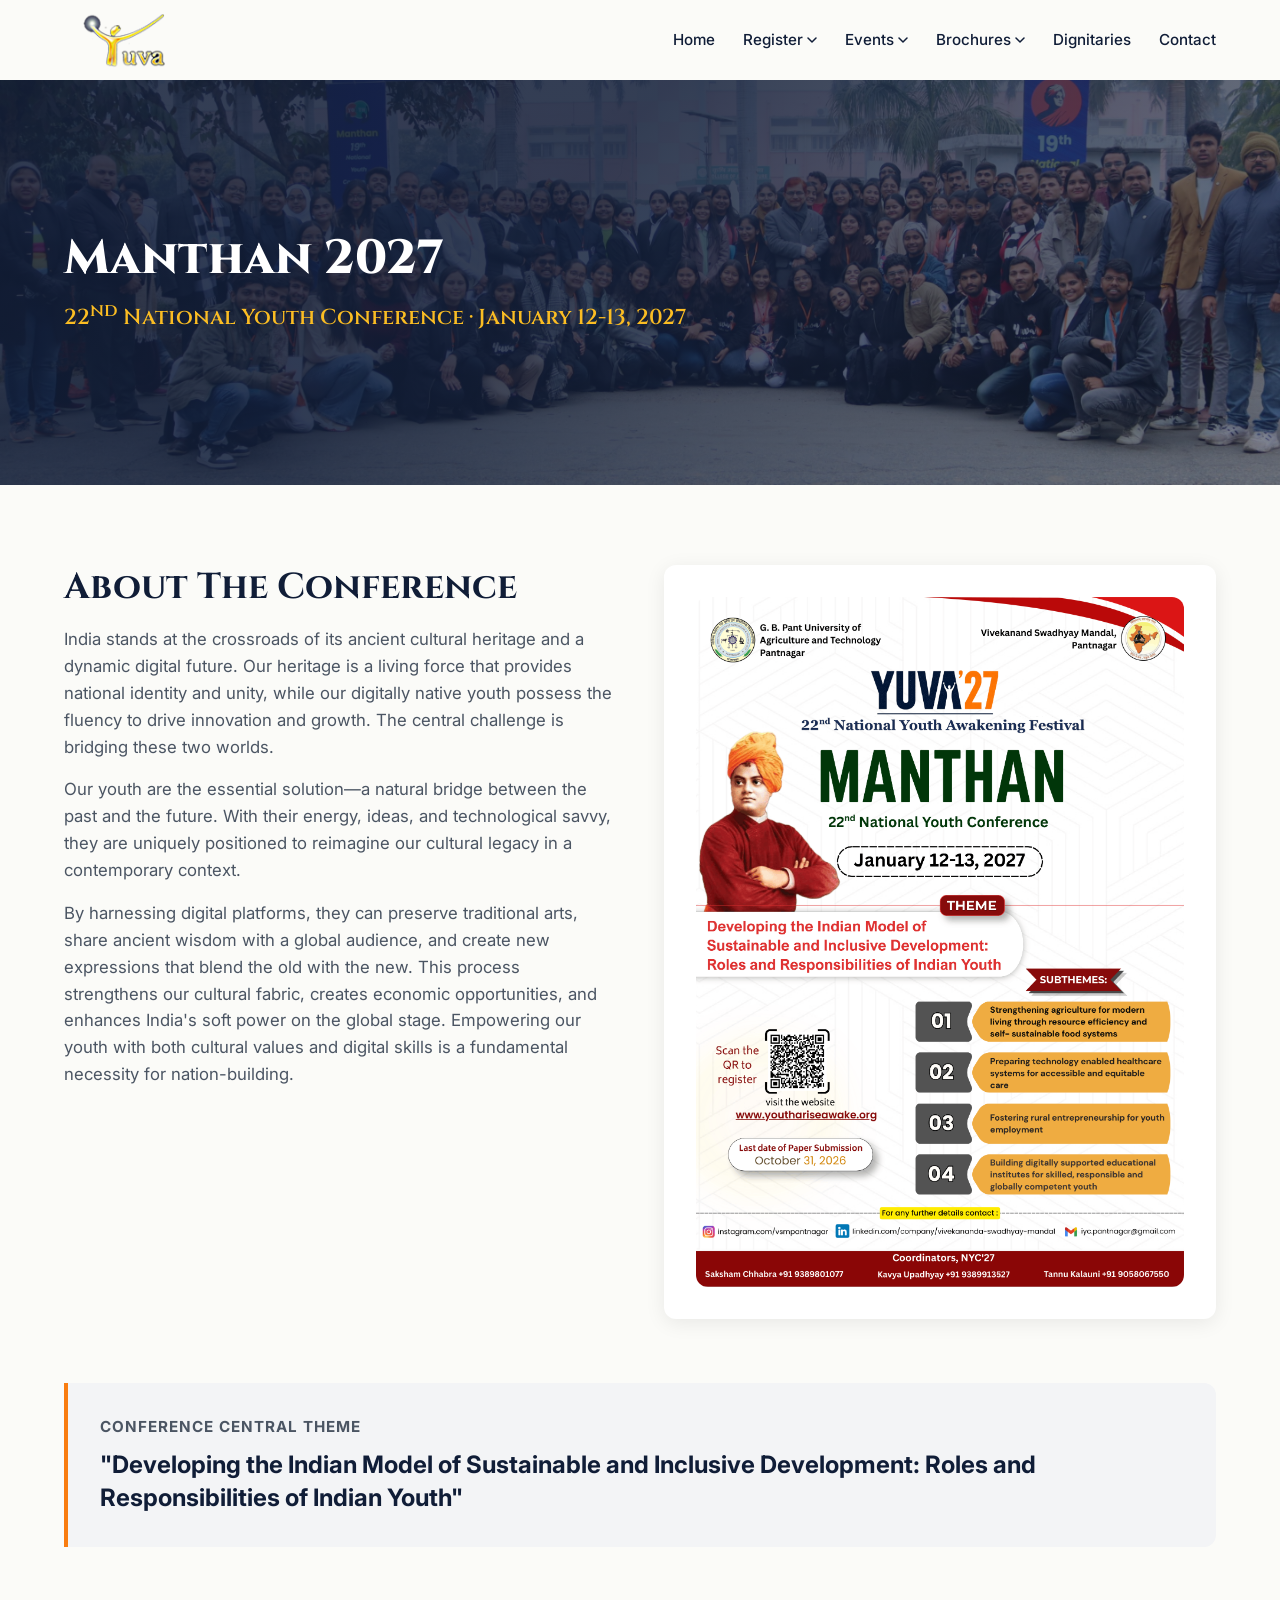
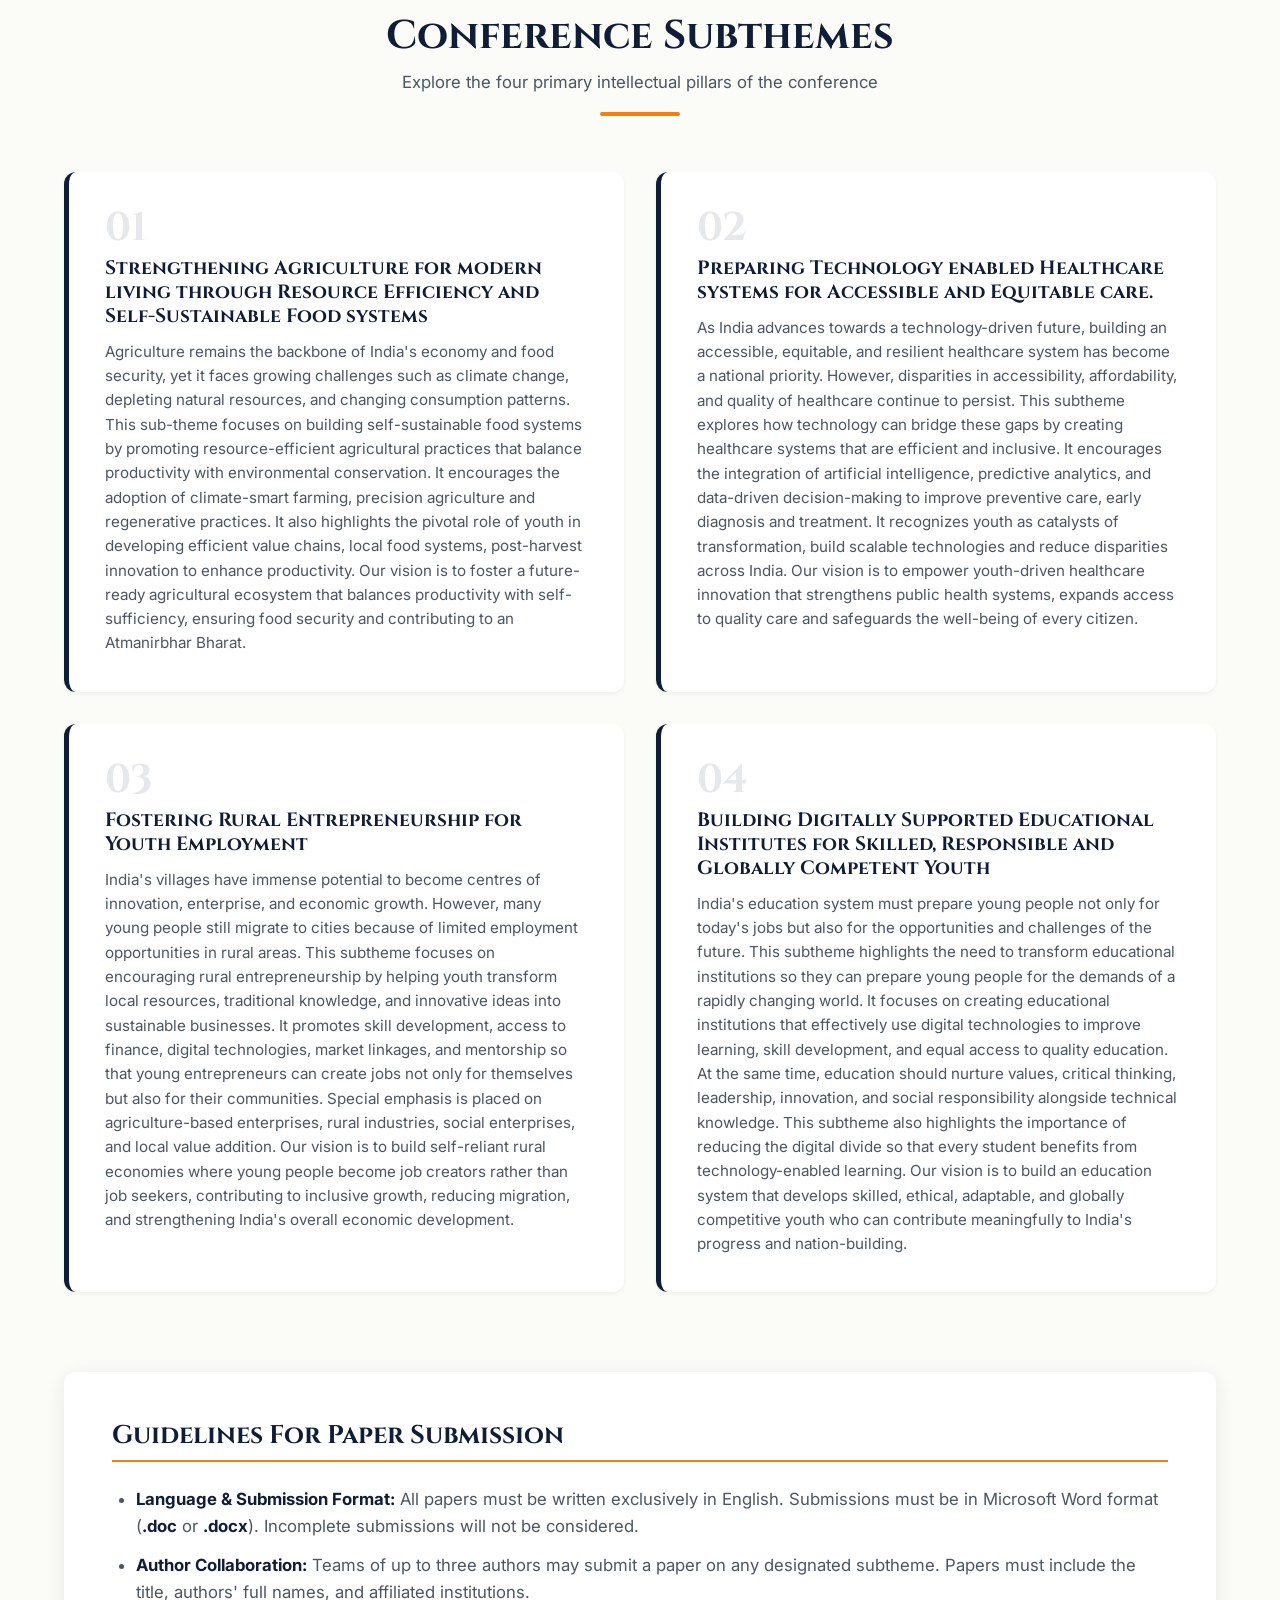
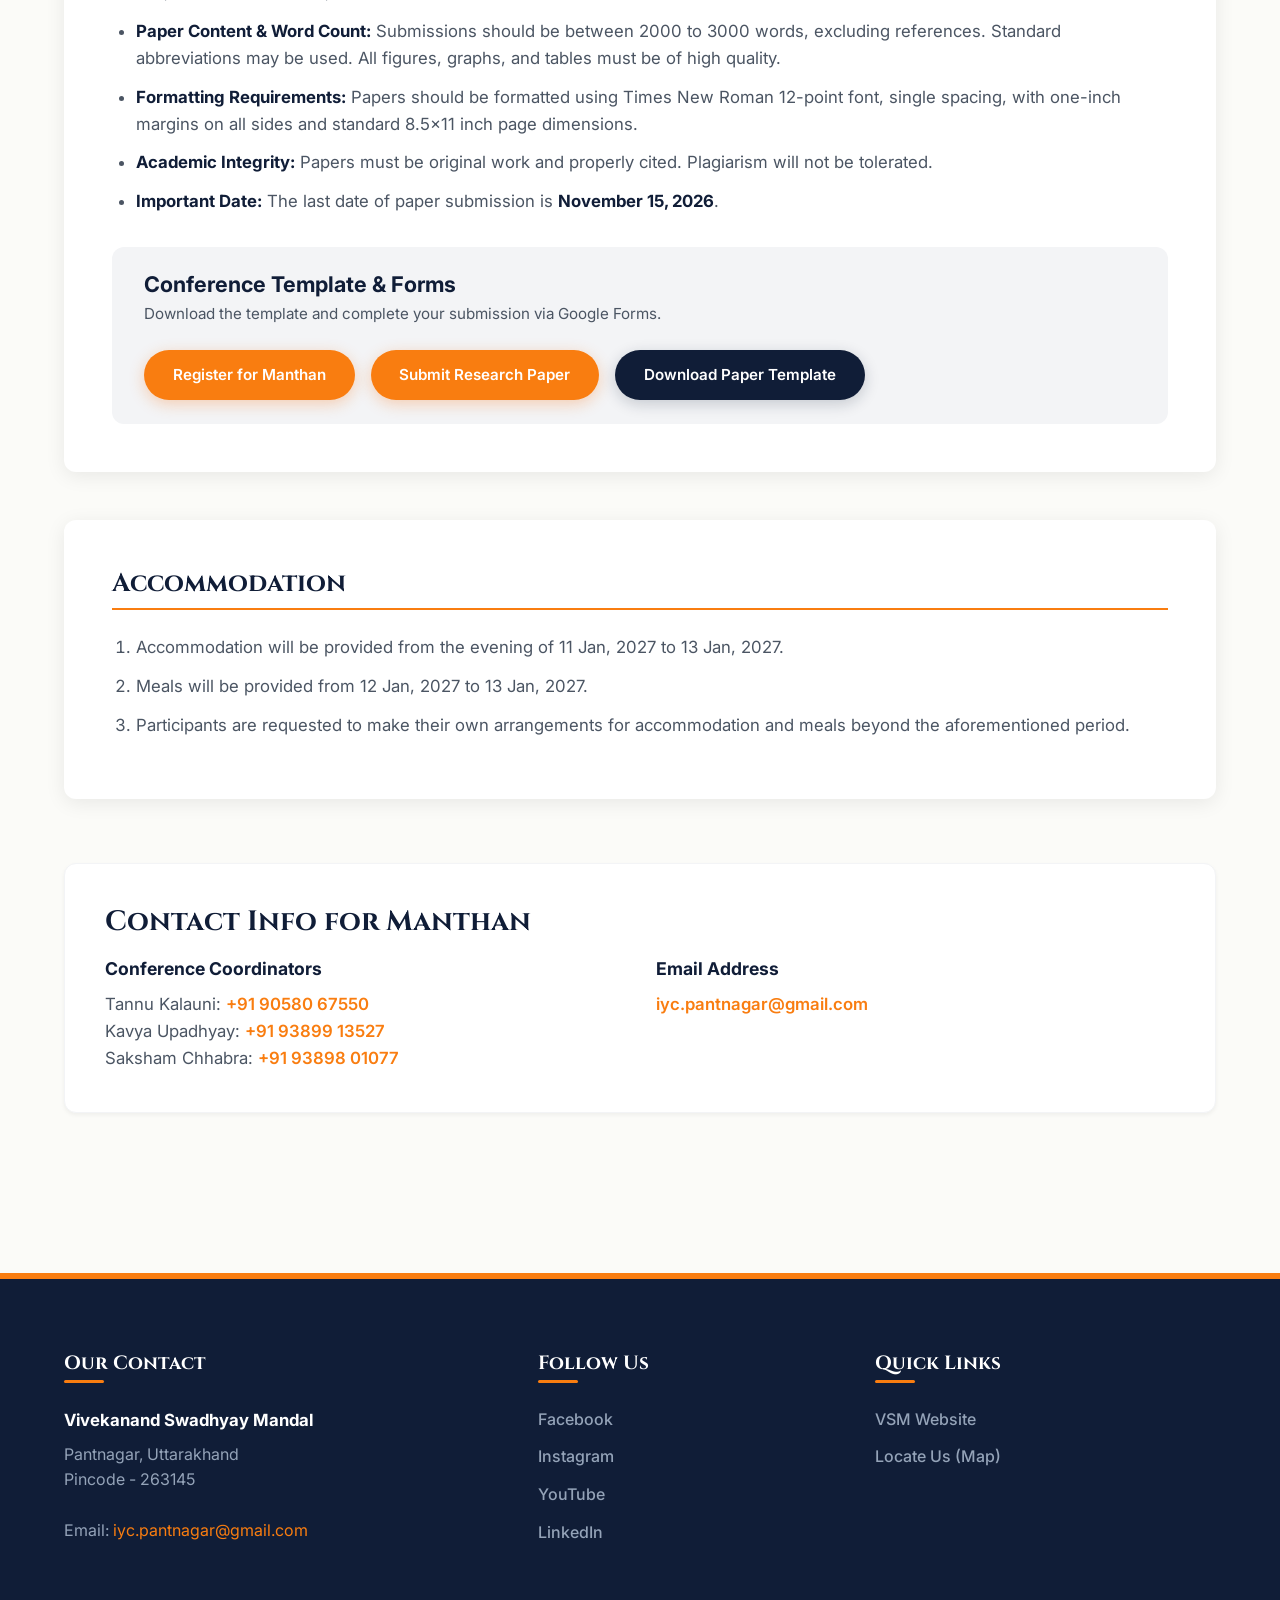
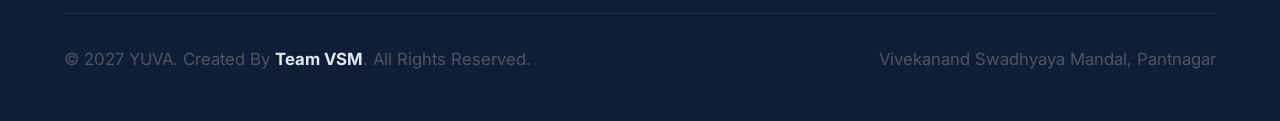
==== commit 3364d452: "renames" ====
--- a/conference.html
+++ b/conference.html
@@ -63,12 +63,12 @@
             </svg></a>
           <ul class="nav-dropdown">
             <li class="nav-dropdown-item">
-              <a href="docs/YUVA27_Manthan_Brochure.pdf" target="_blank">
+              <a href="docs/manthan-brochure.pdf" target="_blank">
                 National Youth Conference
               </a>
             </li>
             <li class="nav-dropdown-item">
-              <a href="docs/YUVA27_Udbhav_Brochure.pdf" target="_blank">
+              <a href="docs/udbhav-brochure.pdf" target="_blank">
                 National Debate</a>
             </li>
           </ul>
@@ -106,8 +106,8 @@
         </div>
         <div
           style="background-color: var(--white); padding: 2rem; border-radius: var(--border-radius); box-shadow: var(--shadow-md);">
-          <img src="img/posters/yuva27_manthan.png" alt="Manthan poster artwork"
-            style="width: 100%; border-radius: var(--border-radius); display: block;" />
+          <img src="img/posters/manthan-poster.png" alt="Manthan poster artwork"
+               style="width: 100%; border-radius: var(--border-radius); display: block;" />
         </div>
       </div>
 
@@ -199,7 +199,7 @@
             single spacing, with one-inch margins on all sides and standard 8.5x11 inch page dimensions.</li>
           <li><strong>Academic Integrity:</strong> Papers must be original work and properly cited. Plagiarism will not
             be tolerated.</li>
-          <li><strong>Important Date:</strong> The last date of paper submission is <strong>October 31, 2026</strong>.
+          <li><strong>Important Date:</strong> The last date of paper submission is <strong>November 15, 2026</strong>.
           </li>
         </ul>
 
@@ -216,7 +216,7 @@
               Manthan</a>
             <a href="https://forms.gle/JZ5s1Binujg3w5mx8" target="_blank" class="btn btn-primary">Submit Research
               Paper</a>
-            <a href="docs/Full_Paper_Template_NYC2027.docx" class="btn btn-secondary" download>Download Paper
+            <a href="docs/nyc-template.docx" class="btn btn-secondary" download>Download Paper
               Template</a>
           </div>
         </div>
